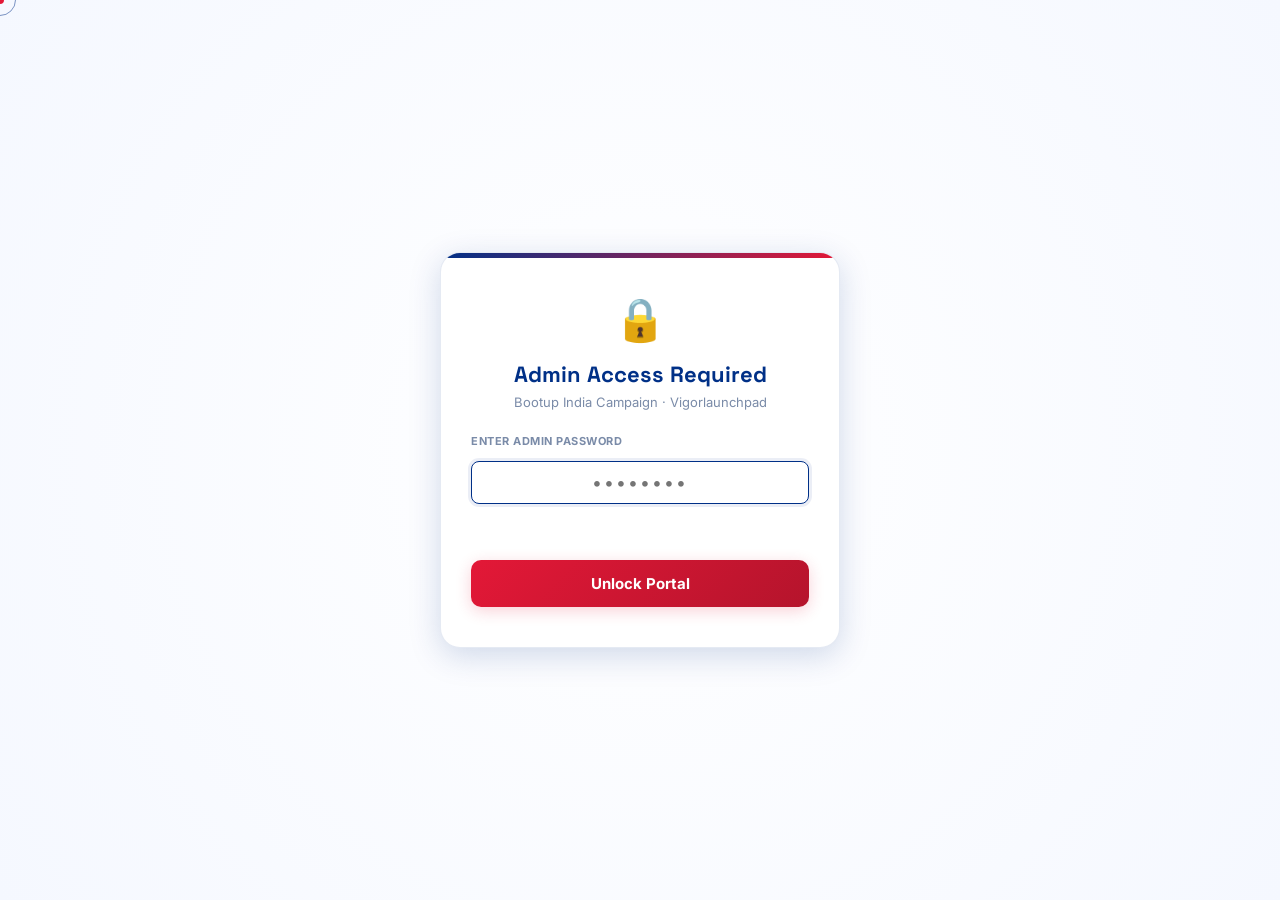
==== admin.html @ 23114ff8 "feat: Valorant store-visit registration system - Add register.html: branded student registration pag" ====
<!DOCTYPE html>
<html lang="en">
<head>
  <meta charset="UTF-8" />
  <meta name="viewport" content="width=device-width, initial-scale=1.0" />
  <title>Admin Portal — Bootup India Campaign</title>
  <meta name="description" content="Admin portal for managing Bootup India campaign point entries and publishing updates to the leaderboard." />
  <link rel="stylesheet" href="css/admin.css" />
</head>
<body class="unauthorized">

<!-- ══════════════ ADMIN LOGIN SCREEN ══════════════ -->
<div class="login-screen">
  <div class="login-card">
    <div class="login-brand-bar"></div>
    <div class="login-icon">🔒</div>
    <h2 class="login-title">Admin Access Required</h2>
    <p class="login-subtitle">Bootup India Campaign · Vigorlaunchpad</p>
    
    <form id="login-form" onsubmit="handleLogin(event)">
      <div class="form-group" style="margin-bottom: 20px;">
        <label class="form-label" style="text-align: left; display: block; margin-bottom: 8px;">Enter Admin Password</label>
        <input type="password"
               id="login-password"
               class="form-input"
               placeholder="••••••••"
               style="width: 100%; text-align: center; font-size: 18px; letter-spacing: 2px;"
               required />
      </div>
      <div id="login-error" class="login-error-msg"></div>
      <button type="submit" class="btn btn-publish btn-full">
        Unlock Portal
      </button>
    </form>
  </div>
</div>

<!-- ══════════════ ADMIN HEADER ══════════════ -->
<header class="admin-header">
  <div class="admin-logo">
    <img src="https://res.cloudinary.com/dcztgvlfq/image/upload/v1780981956/reliance-digital-seeklogo_ap43wc.png" alt="Reliance Digital Logo" class="admin-logo-img" />
    <div class="admin-logo-divider"></div>
    <img src="https://res.cloudinary.com/dcztgvlfq/image/upload/v1781072324/unnamed_jycnue.png" alt="Vigorlaunchpad" class="admin-vigor-logo" />
    <div class="admin-logo-divider"></div>
    <div>
      <div class="admin-logo-text">Bootup India · Admin Portal</div>
      <div class="admin-logo-sub">Powered by Vigorlaunchpad</div>
    </div>
  </div>

  <div class="admin-header-actions">
    <div class="pending-indicator">
      <span id="header-pending-count">0 pending</span>
      <div class="pending-count" id="header-pending-badge">0</div>
    </div>
    <a href="/leaderboard" class="view-leaderboard-btn" target="_blank">
      🏆 View Leaderboard ↗
    </a>
    <button onclick="handleLogout()" class="view-leaderboard-btn" style="background:rgba(255,255,255,0.08); border-color:rgba(255,255,255,0.15)">
      🔒 Log Out
    </button>
  </div>
</header>

<!-- ══════════════ ADMIN LAYOUT ══════════════ -->
<div class="admin-layout">

  <!-- ════ LEFT: MAIN PANEL ════ -->
  <div class="admin-main">

    <!-- ── Stats Overview ── -->
    <div class="stats-overview">
      <div class="stat-card">
        <div class="stat-card-value" id="admin-stat-total-pts">0</div>
        <div class="stat-card-label">Total Pts Live</div>
      </div>
      <div class="stat-card">
        <div class="stat-card-value" id="admin-stat-active-pocs">0</div>
        <div class="stat-card-label">Active POCs</div>
      </div>
      <div class="stat-card">
        <div class="stat-card-value" id="admin-stat-total-pocs">48</div>
        <div class="stat-card-label">Total POCs</div>
      </div>
      <div class="stat-card">
        <div class="stat-card-value" id="admin-stat-pending" style="color:var(--orange)">0</div>
        <div class="stat-card-label">In Queue</div>
      </div>
    </div>

    <!-- ── Task Logger ── -->
    <div class="admin-card">
      <div class="admin-section-title">
        <div class="icon">➕</div>
        Log a Task
      </div>

      <!-- Step 1: Select POC -->
      <div style="margin-bottom:20px">
        <div style="font-size:12px;font-weight:700;letter-spacing:1px;text-transform:uppercase;color:var(--text3);margin-bottom:8px">
          Step 1 — Select POC
        </div>
        <div style="position:relative" id="search-wrap">
          <span class="search-icon">🔍</span>
          <input type="text"
                 id="poc-search"
                 class="search-input"
                 placeholder="Search by name, college or city…"
                 autocomplete="off" />
          <div id="search-results" class="search-results"></div>
        </div>

        <!-- Selected POC card -->
        <div class="selected-poc-card" id="selected-poc-card">
          <div class="selected-poc-avatar" id="sel-poc-avatar">—</div>
          <div class="selected-poc-details">
            <div class="selected-poc-name" id="sel-poc-name">—</div>
            <div class="selected-poc-college" id="sel-poc-college">—</div>
            <div>
              <span id="sel-poc-city" class="city-tag"></span>
            </div>
          </div>
          <div style="text-align:right">
            <div class="selected-poc-points" id="sel-poc-points">0 <span>pts</span></div>
            <div style="font-size:11px;color:var(--text3)">current</div>
          </div>
          <button class="clear-selection" onclick="clearSelection()" title="Clear selection">✕</button>
        </div>
      </div>

      <!-- Step 2: Select Task -->
      <div style="margin-bottom:20px">
        <div style="font-size:12px;font-weight:700;letter-spacing:1px;text-transform:uppercase;color:var(--text3);margin-bottom:8px">
          Step 2 — Select Task
        </div>
        <div class="category-tabs" id="category-tabs"></div>
        <div class="tasks-grid" id="tasks-grid"></div>
      </div>

      <!-- Step 3: Quantity (for multiplier tasks) -->
      <div id="qty-wrap" style="display:none;margin-bottom:20px;flex-direction:column;gap:8px">
        <div style="font-size:12px;font-weight:700;letter-spacing:1px;text-transform:uppercase;color:var(--text3)">
          Step 3 — Enter Quantity
        </div>
        <div class="form-row">
          <div class="form-group">
            <label class="form-label">Quantity</label>
            <input type="number" id="qty-input" class="form-input" value="1" min="1" max="999" />
          </div>
          <div class="form-group">
            <label class="form-label">Note (optional)</label>
            <input type="text" id="task-note" class="form-input" placeholder="e.g. Group names, details…" />
          </div>
        </div>
      </div>

      <!-- Note for non-multiplier tasks -->
      <div id="note-wrap" style="margin-bottom:20px">
        <div class="form-group">
          <label class="form-label">Note (optional)</label>
          <input type="text" id="task-note-single" class="form-input" placeholder="e.g. Post link, event name…" />
        </div>
      </div>

      <!-- Points Preview -->
      <div class="points-preview">
        <div>
          <div class="points-preview-label">Points to be awarded</div>
          <div style="font-size:12px;color:var(--text3);margin-top:2px" id="preview-task-name">Select a task above</div>
        </div>
        <div class="points-preview-value" id="points-preview-value">— pts</div>
      </div>

      <!-- Add to Queue Button -->
      <button class="btn btn-primary btn-full" onclick="addToQueue()" id="add-to-queue-btn">
        ➕ Add to Queue
      </button>
    </div>

    <!-- ── Full POC Table ── -->
    <div class="admin-card">
      <div class="admin-section-title">
        <div class="icon">👥</div>
        All POCs
        <button class="btn btn-primary" style="margin-left:auto;padding:6px 14px;font-size:13px" onclick="openAddPOCModal()">+ Add POC</button>
      </div>

      <!-- Filter tabs -->
      <div style="display:flex;gap:8px;margin-bottom:16px;flex-wrap:wrap">
        <button class="category-tab active poc-filter-btn" data-city="All" onclick="filterPOCTable('All')">All Cities</button>
        <button class="category-tab poc-filter-btn" data-city="Mumbai" onclick="filterPOCTable('Mumbai')">🏙️ Mumbai</button>
        <button class="category-tab poc-filter-btn" data-city="Pune" onclick="filterPOCTable('Pune')">🌸 Pune</button>
        <button class="category-tab poc-filter-btn" data-city="Aurangabad" onclick="filterPOCTable('Aurangabad')">🕌 Aurangabad</button>
      </div>

      <div class="poc-table-wrap">
        <div class="poc-table-header poc-table-header--ext">
          <div>POC</div>
          <div class="col-city">City</div>
          <div>Points</div>
          <div>Action</div>
          <div>Link</div>
        </div>
        <div id="poc-table-body">
          <!-- Rendered by JS -->
        </div>
      </div>
    </div>

    <!-- ── Registrations ── -->
    <div class="admin-card" id="registrations-card">
      <div class="admin-section-title">
        <div class="icon">📝</div>
        Valorant Registrations
        <button class="btn btn-primary" id="export-csv-btn"
          style="margin-left:auto;padding:6px 14px;font-size:13px;display:flex;align-items:center;gap:6px"
          onclick="exportRegistrationsCSV()">
          📥 Export CSV
        </button>
      </div>

      <!-- KPI pills -->
      <div class="reg-kpi-row" id="reg-kpi-row">
        <div class="reg-kpi-pill">
          <span class="reg-kpi-num" id="reg-kpi-total">—</span>
          <span class="reg-kpi-lbl">Total</span>
        </div>
        <div class="reg-kpi-pill" style="--kpi-color:var(--blue)">
          <span class="reg-kpi-num" id="reg-kpi-mumbai">—</span>
          <span class="reg-kpi-lbl">Mumbai</span>
        </div>
        <div class="reg-kpi-pill" style="--kpi-color:var(--red)">
          <span class="reg-kpi-num" id="reg-kpi-pune">—</span>
          <span class="reg-kpi-lbl">Pune</span>
        </div>
        <div class="reg-kpi-pill" style="--kpi-color:var(--green)">
          <span class="reg-kpi-num" id="reg-kpi-aurangabad">—</span>
          <span class="reg-kpi-lbl">Aurangabad</span>
        </div>
      </div>

      <!-- City filter -->
      <div style="display:flex;gap:8px;margin-bottom:14px;flex-wrap:wrap">
        <button class="category-tab active reg-filter-btn" data-city="All" onclick="filterRegistrations('All')">All</button>
        <button class="category-tab reg-filter-btn" data-city="Mumbai" onclick="filterRegistrations('Mumbai')">🏙️ Mumbai</button>
        <button class="category-tab reg-filter-btn" data-city="Pune" onclick="filterRegistrations('Pune')">🌸 Pune</button>
        <button class="category-tab reg-filter-btn" data-city="Aurangabad" onclick="filterRegistrations('Aurangabad')">🕌 Aurangabad</button>
      </div>

      <!-- Table -->
      <div class="reg-table-wrap">
        <div class="reg-table-header">
          <div>Student</div>
          <div>Mobile</div>
          <div>College</div>
          <div>Store</div>
          <div>Rank</div>
          <div>POC</div>
          <div>Date</div>
        </div>
        <div id="reg-table-body">
          <div style="text-align:center;padding:24px;color:var(--text3);font-size:13px">Loading registrations…</div>
        </div>
      </div>
    </div>

    <!-- ── Task Management ── -->
    <div class="admin-card" id="task-management-card">
      <div class="admin-section-title">
        <div class="icon">📋</div>
        Task Management
        <button class="btn btn-primary" style="margin-left:auto;padding:6px 14px;font-size:13px" onclick="toggleCreateTaskForm()">+ Create Task</button>
      </div>

      <!-- Create Task Form -->
      <div id="create-task-form" style="display:none;background:var(--bg2);border-radius:12px;padding:20px;margin-bottom:20px;border:1.5px solid var(--border)">
        <div style="font-size:13px;font-weight:700;color:var(--text);margin-bottom:14px">New Task</div>
        <div class="form-row">
          <div class="form-group">
            <label class="form-label">Task Title</label>
            <input type="text" id="ntask-title" class="form-input" placeholder="e.g. Post a Story with #BootupIndia" />
          </div>
          <div class="form-group">
            <label class="form-label">Task Type</label>
            <select id="ntask-type" class="form-input">
              <option value="story_screenshot">📸 Story Screenshot</option>
              <option value="store_visit">🏪 Store Visit</option>
              <option value="reel_link">🎬 Reel Link</option>
            </select>
          </div>
        </div>
        <div class="form-group">
          <label class="form-label">Description (one-liner shown to POCs)</label>
          <input type="text" id="ntask-desc" class="form-input" placeholder="e.g. Upload a story screenshot tagging @reliancedigital" />
        </div>
        <div class="form-row">
          <div class="form-group">
            <label class="form-label">Points Awarded</label>
            <input type="number" id="ntask-pts" class="form-input" value="50" min="1" />
          </div>
          <div class="form-group">
            <label class="form-label">Deadline (optional)</label>
            <input type="datetime-local" id="ntask-deadline" class="form-input" />
          </div>
        </div>
        <div style="display:flex;align-items:center;gap:16px;margin-bottom:14px;flex-wrap:wrap">
          <label style="display:flex;align-items:center;gap:8px;cursor:pointer;font-size:13px;color:var(--text2)">
            <input type="checkbox" id="ntask-live" style="width:16px;height:16px;accent-color:var(--green)" />
            Make live immediately
          </label>
          <label style="display:flex;align-items:center;gap:8px;cursor:pointer;font-size:13px;color:var(--text2)" title="After deadline, submissions still accepted but earn only 50% of the points">
            <input type="checkbox" id="ntask-late-penalty" style="width:16px;height:16px;accent-color:var(--orange)" />
            ⏰ Late submission = 50% points
          </label>
        </div>
        <div style="display:flex;gap:10px">
          <button class="btn btn-primary" onclick="createTask()">Create Task</button>
          <button class="btn btn-ghost" onclick="toggleCreateTaskForm()">Cancel</button>
        </div>
        <div id="create-task-msg" style="font-size:13px;margin-top:8px"></div>
      </div>

      <!-- Task List -->
      <div id="admin-tasks-list">
        <div style="text-align:center;padding:20px;color:var(--text3);font-size:13px">Loading tasks...</div>
      </div>
    </div>

    <!-- ── Audit History ── -->
    <div class="admin-card">
      <div class="admin-section-title">
        <div class="icon">📜</div>
        Activity History
      </div>
      <div class="history-log" id="history-log">
        <!-- Rendered by JS -->
      </div>
    </div>

  </div>

  <!-- ════ RIGHT: SIDEBAR ════ -->
  <div class="admin-sidebar">

    <!-- Publish Section -->
    <div class="publish-section">
      <div class="publish-title">🚀 Publish to Leaderboard</div>
      <div class="publish-desc">
        Review queued tasks below, then publish to push all changes live to the public leaderboard.
      </div>
      <button class="btn btn-publish btn-full" id="publish-btn" onclick="publishUpdate()">
        ✅ Publish Update Now
      </button>
      <div style="font-size:11px;color:rgba(255,255,255,0.4);margin-top:12px">
        Typically done daily at 8:00 PM IST
      </div>
    </div>

    <!-- Task Submissions Review -->
    <div class="admin-card" style="margin-bottom:24px">
      <div class="admin-section-title" style="font-size:16px">
        <div class="icon">📥</div>
        Task Submissions
        <span id="pending-sub-count" style="font-size:12px;background:var(--red);color:#fff;padding:2px 8px;border-radius:99px;margin-left:auto">0</span>
      </div>
      <div id="task-submissions-list">
        <div style="font-size:13px;color:var(--text3);text-align:center;padding:16px">Loading submissions...</div>
      </div>
    </div>

    <!-- Pending Queue -->
    <div style="margin-bottom:24px">
      <div class="admin-section-title" style="font-size:16px">
        <div class="icon">⏳</div>
        Pending Queue
        <span id="queue-total-pts" style="font-size:13px;color:var(--accent);margin-left:auto;font-weight:600"></span>
      </div>
      <div id="pending-queue">
        <!-- Rendered by JS -->
      </div>
    </div>

    <!-- Quick Reference -->
    <div class="admin-card">
      <div class="admin-section-title" style="font-size:15px">
        <div class="icon">💡</div>
        Point Reference
      </div>
      <div style="display:flex;flex-direction:column;gap:8px">
        <div style="font-size:12px;font-weight:700;letter-spacing:1px;text-transform:uppercase;color:var(--text3);margin-bottom:4px">Instagram</div>
        <div style="font-size:13px;color:var(--text2);display:flex;justify-content:space-between"><span>📸 Story + tag</span><span style="color:var(--accent);font-weight:700">10 pts</span></div>
        <div style="font-size:13px;color:var(--text2);display:flex;justify-content:space-between"><span>🔥 Engagement bonus</span><span style="color:var(--accent);font-weight:700">+20 pts</span></div>
        <div style="font-size:12px;font-weight:700;letter-spacing:1px;text-transform:uppercase;color:var(--text3);margin:8px 0 4px">WhatsApp</div>
        <div style="font-size:13px;color:var(--text2);display:flex;justify-content:space-between"><span>💬 Per group share</span><span style="color:var(--accent);font-weight:700">5 pts</span></div>
        <div style="font-size:12px;font-weight:700;letter-spacing:1px;text-transform:uppercase;color:var(--text3);margin:8px 0 4px">Events</div>
        <div style="font-size:13px;color:var(--text2);display:flex;justify-content:space-between"><span>🎓 12 June Seminar</span><span style="color:var(--accent);font-weight:700">10 pts</span></div>
        <div style="font-size:13px;color:var(--text2);display:flex;justify-content:space-between"><span>📢 12 June Orientation</span><span style="color:var(--accent);font-weight:700">10 pts</span></div>
        <div style="font-size:13px;color:var(--text2);display:flex;justify-content:space-between"><span>🎯 Webinar attendee</span><span style="color:var(--accent);font-weight:700">15 pts</span></div>
        <div style="font-size:13px;color:var(--text2);display:flex;justify-content:space-between"><span>🤖 AI Webinar student</span><span style="color:var(--accent);font-weight:700">3 pts</span></div>
        <div style="font-size:12px;font-weight:700;letter-spacing:1px;text-transform:uppercase;color:var(--text3);margin:8px 0 4px">Store</div>
        <div style="font-size:13px;color:var(--text2);display:flex;justify-content:space-between"><span>🏪 Store visit</span><span style="color:var(--accent);font-weight:700">3 pts</span></div>
        <div style="font-size:13px;color:var(--text2);display:flex;justify-content:space-between"><span>🇮🇳 15 Aug visit</span><span style="color:var(--accent);font-weight:700">5 pts</span></div>
        <div style="font-size:12px;font-weight:700;letter-spacing:1px;text-transform:uppercase;color:var(--text3);margin:8px 0 4px">Bonus</div>
        <div style="font-size:13px;color:var(--text2);display:flex;justify-content:space-between"><span>🏆 Weekly top</span><span style="color:var(--gold);font-weight:700">+50 pts</span></div>
        <div style="font-size:13px;color:var(--text2);display:flex;justify-content:space-between"><span>🥇 Top college/month</span><span style="color:var(--gold);font-weight:700">+100 pts</span></div>
        <div style="font-size:13px;color:var(--text2);display:flex;justify-content:space-between"><span>⭐ Weekly consistency</span><span style="color:var(--gold);font-weight:700">+25 pts</span></div>
      </div>
    </div>

  </div>
</div>

<!-- ══════════════ PUBLISH CONFIRMATION MODAL ══════════════ -->
<div class="modal-overlay" id="publish-modal" onclick="if(event.target===this)closePublishModal()">
  <div class="modal">
    <div class="modal-title">🚀 Confirm Publish</div>
    <div id="publish-summary" style="color:var(--text2);font-size:14px;line-height:1.6"></div>
    <div class="modal-actions">
      <button class="btn btn-ghost" onclick="closePublishModal()">Cancel</button>
      <button class="btn btn-success" onclick="confirmPublish()">✅ Yes, Publish Now</button>
    </div>
  </div>
</div>

<!-- ══════════════ OVERRIDE MODAL ══════════════ -->
<div class="modal-overlay" id="override-modal" onclick="if(event.target===this)closeOverrideModal()">
  <div class="modal">
    <div class="modal-title">✏️ Manual Point Override</div>
    <input type="hidden" id="override-poc-id" />
    <div style="color:var(--text2);margin-bottom:16px">
      Editing: <strong id="override-poc-name" style="color:var(--text)">—</strong>
    </div>
    <div class="form-group" style="margin-bottom:12px">
      <label class="form-label">New Total Points</label>
      <input type="number" id="override-pts-input" class="form-input" min="0" />
    </div>
    <div class="form-group" style="margin-bottom:0">
      <label class="form-label">Reason</label>
      <input type="text" id="override-reason" class="form-input" placeholder="e.g. Correction, bonus award…" />
    </div>
    <div class="modal-actions">
      <button class="btn btn-ghost" onclick="closeOverrideModal()">Cancel</button>
      <button class="btn btn-primary" onclick="confirmOverride()">Save Override</button>
    </div>
  </div>
</div>

<!-- ══════════════ ADD POC MODAL ══════════════ -->
<div class="modal-overlay" id="add-poc-modal" onclick="if(event.target===this)closeAddPOCModal()">
  <div class="modal">
    <div class="modal-title">👤 Add New POC</div>
    
    <div class="form-group" style="margin-bottom:12px">
      <label class="form-label">Name</label>
      <input type="text" id="new-poc-name" class="form-input" placeholder="e.g. Rahul Sharma" required />
    </div>
    
    <div class="form-group" style="margin-bottom:12px">
      <label class="form-label">Email</label>
      <input type="email" id="new-poc-email" class="form-input" placeholder="e.g. rahul@example.com" required />
    </div>

    <div class="form-group" style="margin-bottom:12px">
      <label class="form-label">College</label>
      <input type="text" id="new-poc-college" class="form-input" placeholder="e.g. IIT Bombay" required />
    </div>

    <div class="form-group" style="margin-bottom:12px">
      <label class="form-label">City</label>
      <select id="new-poc-city" class="form-input" required>
        <option value="Mumbai">Mumbai</option>
        <option value="Pune">Pune</option>
        <option value="Aurangabad">Aurangabad</option>
      </select>
    </div>

    <div class="form-group" style="margin-bottom:16px">
      <label class="form-label">Starting Points</label>
      <input type="number" id="new-poc-points" class="form-input" value="0" min="0" />
    </div>

    <div class="modal-actions">
      <button class="btn btn-ghost" onclick="closeAddPOCModal()">Cancel</button>
      <button class="btn btn-primary" onclick="confirmAddPOC()">Add POC</button>
    </div>
  </div>
</div>

<!-- ══════════════ DELETE CONFIRMATION MODAL ══════════════ -->
<div class="modal-overlay" id="delete-poc-modal" onclick="if(event.target===this)closeDeletePOCModal()">
  <div class="modal" style="max-width:400px;">
    <div class="modal-title" style="color:var(--red)">⚠️ Delete POC</div>
    <div style="color:var(--text2);font-size:14px;line-height:1.6;margin-bottom:20px;">
      Are you sure you want to permanently delete <strong id="delete-poc-name" style="color:var(--text)">—</strong>?<br>
      This will permanently remove them, their points, and all their logged activity history.
    </div>
    <input type="hidden" id="delete-poc-id" />
    <div class="modal-actions">
      <button class="btn btn-ghost" onclick="closeDeletePOCModal()">Cancel</button>
      <button class="btn" style="background:var(--red); border-color:var(--red); color:#fff;" onclick="confirmDeletePOC()">🗑️ Yes, Delete</button>
    </div>
  </div>
</div>

<!-- ══════════════ POINT HISTORY MODAL ══════════════ -->
<div class="modal-overlay" id="point-history-modal" onclick="if(event.target===this)closePointHistory()">
  <div class="modal" style="max-width:520px;max-height:80vh;display:flex;flex-direction:column">
    <div class="modal-title" style="display:flex;align-items:center;gap:10px">
      <span>📈</span>
      <span id="point-history-title">Point History</span>
      <button onclick="closePointHistory()" style="margin-left:auto;background:none;border:none;color:var(--text3);font-size:20px;cursor:pointer;line-height:1">✕</button>
    </div>
    <div id="point-history-summary" style="display:flex;gap:12px;margin-bottom:16px;flex-wrap:wrap"></div>
    <div id="point-history-body" style="overflow-y:auto;flex:1;display:flex;flex-direction:column;gap:8px">
      <div style="text-align:center;padding:20px;color:var(--text3)">Loading...</div>
    </div>
  </div>
</div>

<!-- ══════════════ TOAST CONTAINER ══════════════ -->
<div class="toast-container" id="toast-container"></div>

<!-- ══════════════ POC LINK MODAL ══════════════ -->
<div class="modal-overlay" id="poc-link-modal" onclick="if(event.target===this)closePOCLinkModal()">
  <div class="modal" style="max-width:480px">
    <div class="modal-title">🔗 Student Registration Link</div>
    <p style="color:var(--text2);font-size:13px;line-height:1.6;margin-bottom:14px">
      Share this link with students. They will be taken to the Valorant registration form
      pre-configured for your city's stores.
    </p>
    <div id="poc-link-poc-name" style="font-size:13px;font-weight:700;color:var(--blue);margin-bottom:10px"></div>
    <div style="display:flex;gap:8px;align-items:stretch">
      <input type="text" id="poc-link-url" class="form-input"
        style="flex:1;font-size:12px;background:var(--bg2);color:var(--text2)"
        readonly />
      <button class="btn btn-primary" id="poc-link-copy-btn" onclick="doCopyPOCLink()" style="flex-shrink:0">
        📋 Copy
      </button>
    </div>
    <div id="poc-link-copied" style="font-size:12px;color:var(--green);font-weight:600;margin-top:8px;display:none">✅ Copied to clipboard!</div>
    <div class="modal-actions">
      <button class="btn btn-ghost" onclick="closePOCLinkModal()">Close</button>
    </div>
  </div>
</div>

<script src="https://cdn.jsdelivr.net/npm/@supabase/supabase-js@2"></script>
<script src="js/data.js"></script>
<script src="js/admin.js"></script>
<script src="js/admin_tasks.js"></script>
<script src="js/effects.js"></script>
<script>
  // Sync category-tab active state for POC filter buttons
  document.querySelectorAll('.poc-filter-btn').forEach(btn => {
    btn.addEventListener('click', () => {
      document.querySelectorAll('.poc-filter-btn').forEach(b => b.classList.remove('active'));
      btn.classList.add('active');
    });
  });

  // Note field sync for single tasks
  document.addEventListener('DOMContentLoaded', () => {
    const noteEl       = document.getElementById('task-note');
    const noteSingleEl = document.getElementById('task-note-single');

    if (noteEl && noteSingleEl) {
      noteSingleEl.addEventListener('input', () => noteEl.value = noteSingleEl.value);
      noteEl.addEventListener('input', () => noteSingleEl.value = noteEl.value);
    }
  });
</script>
</body>
</html>
---- css/admin.css ----
/* ═══════════════════════════════════════════════════
   Bootup India — Admin Portal Stylesheet
   Brand Theme: White · Royal Blue · Red
   Vigorlaunchpad × Reliance Digital
   ═══════════════════════════════════════════════════ */

@import url('https://fonts.googleapis.com/css2?family=Inter:wght@300;400;500;600;700;800;900&family=Space+Grotesk:wght@400;500;600;700&display=swap');

:root {
  --blue:         #003087;
  --blue-mid:     #0052CC;
  --blue-light:   #1A73E8;
  --blue-pale:    #EEF4FF;
  --red:          #E31837;
  --red-dark:     #B5142C;
  --red-pale:     #FFF0F2;
  --bg:           #F5F8FF;
  --bg2:          #FFFFFF;
  --bg3:          #EDF2FF;
  --surface:      rgba(0,48,135,0.04);
  --surface2:     rgba(0,48,135,0.07);
  --surface3:     rgba(0,48,135,0.11);
  --border:       rgba(0,48,135,0.10);
  --border2:      rgba(0,48,135,0.25);
  --text:         #1A1F36;
  --text2:        #374878;
  --text3:        #7A8BA8;
  --green:        #00865A;
  --green-pale:   #E6F6F1;
  --orange:       #D46B00;
  --orange-pale:  #FFF5E6;
  --gold:         #D4A800;
  --silver:       #7A8BA8;
  --bronze:       #A0522D;
  --shadow:       0 4px 20px rgba(0,48,135,0.08);
  --shadow-blue:  0 8px 32px rgba(0,48,135,0.18);
  --shadow-red:   0 4px 16px rgba(227,24,55,0.20);
  --radius:       14px;
  --radius-sm:    8px;
  --radius-lg:    20px;
  --transition:   all 0.25s cubic-bezier(0.4,0,0.2,1);
}

*, *::before, *::after { box-sizing: border-box; margin: 0; padding: 0; }
html { -webkit-font-smoothing: antialiased; }

body {
  font-family: 'Inter', sans-serif;
  background: var(--bg);
  color: var(--text);
  min-height: 100vh;
  overflow-x: hidden;
}

/* ═══════════════════════════════════════════════════
   ADMIN HEADER
   ═══════════════════════════════════════════════════ */
.admin-header {
  position: sticky;
  top: 0;
  z-index: 100;
  background: linear-gradient(90deg, var(--blue) 0%, #002070 50%, #6B0011 80%, var(--red-dark) 100%);
  padding: 0 32px;
  display: flex;
  align-items: center;
  justify-content: space-between;
  gap: 16px;
  height: 64px;
  box-shadow: 0 2px 12px rgba(0,48,135,0.25);
}

/* Red accent line at bottom of header */
.admin-header::after {
  content: '';
  position: absolute;
  bottom: 0; left: 0; right: 0;
  height: 3px;
  background: linear-gradient(90deg, var(--red), #FF6B6B, var(--red));
}

.admin-logo {
  display: flex;
  align-items: center;
  gap: 12px;
}

.admin-logo-img {
  height: 26px;
  width: auto;
  object-fit: contain;
  display: block;
}

.admin-vigor-logo {
  height: 26px;
  width: auto;
  object-fit: contain;
  display: block;
  filter: brightness(0) invert(1);
}


.admin-logo-divider {
  width: 1px;
  height: 24px;
  background: rgba(255, 255, 255, 0.25);
  margin: 0 4px;
}

.admin-logo-text {
  font-family: 'Space Grotesk', sans-serif;
  font-weight: 700;
  font-size: 16px;
  color: #fff;
}

.admin-logo-sub {
  font-size: 11px;
  color: rgba(255,255,255,0.55);
  font-weight: 400;
}

.admin-header-actions {
  display: flex;
  align-items: center;
  gap: 12px;
}

.pending-indicator {
  background: rgba(255,255,255,0.12);
  border: 1px solid rgba(255,255,255,0.2);
  border-radius: 20px;
  padding: 6px 14px;
  font-size: 13px;
  font-weight: 600;
  color: rgba(255,255,255,0.9);
  display: flex;
  align-items: center;
  gap: 8px;
}

.pending-count {
  background: var(--red);
  color: #fff;
  border-radius: 50%;
  width: 20px; height: 20px;
  display: flex;
  align-items: center;
  justify-content: center;
  font-size: 11px;
  font-weight: 800;
}

.view-leaderboard-btn {
  background: rgba(255,255,255,0.15);
  border: 1px solid rgba(255,255,255,0.25);
  border-radius: var(--radius-sm);
  padding: 8px 16px;
  font-size: 13px;
  font-weight: 600;
  color: #fff;
  cursor: pointer;
  text-decoration: none;
  display: flex;
  align-items: center;
  gap: 6px;
  transition: var(--transition);
}

.view-leaderboard-btn:hover {
  background: rgba(255,255,255,0.25);
}

/* ═══════════════════════════════════════════════════
   ADMIN LAYOUT
   ═══════════════════════════════════════════════════ */
.admin-layout {
  display: grid;
  grid-template-columns: 1fr 400px;
  gap: 0;
  min-height: calc(100vh - 64px);
}

.admin-main {
  padding: 28px 32px;
  border-right: 1.5px solid var(--border);
  overflow-y: auto;
}

.admin-sidebar {
  padding: 28px 24px;
  overflow-y: auto;
  background: #fff;
  position: sticky;
  top: 64px;
  height: calc(100vh - 64px);
}

/* ═══════════════════════════════════════════════════
   SECTION TITLES
   ═══════════════════════════════════════════════════ */
.admin-section-title {
  font-family: 'Space Grotesk', sans-serif;
  font-size: 17px;
  font-weight: 700;
  margin-bottom: 18px;
  display: flex;
  align-items: center;
  gap: 10px;
  color: var(--blue);
}

.admin-section-title .icon {
  width: 32px; height: 32px;
  background: var(--blue-pale);
  border-radius: 8px;
  display: flex;
  align-items: center;
  justify-content: center;
  font-size: 15px;
  border: 1px solid var(--border);
}

/* ═══════════════════════════════════════════════════
   CARDS
   ═══════════════════════════════════════════════════ */
.admin-card {
  background: #fff;
  border: 1.5px solid var(--border);
  border-radius: var(--radius);
  padding: 22px;
  margin-bottom: 20px;
  box-shadow: var(--shadow);
}

/* ═══════════════════════════════════════════════════
   STATS OVERVIEW
   ═══════════════════════════════════════════════════ */
.stats-overview {
  display: grid;
  grid-template-columns: repeat(4, 1fr);
  gap: 12px;
  margin-bottom: 24px;
}

.stat-card {
  background: #fff;
  border: 1.5px solid var(--border);
  border-radius: var(--radius-sm);
  padding: 16px;
  text-align: center;
  transition: var(--transition);
  box-shadow: var(--shadow);
}

.stat-card:hover { border-color: var(--blue); box-shadow: var(--shadow-blue); }

.stat-card-value {
  font-family: 'Space Grotesk', sans-serif;
  font-size: 28px;
  font-weight: 800;
  color: var(--red);
  line-height: 1;
}

.stat-card-label {
  font-size: 11px;
  color: var(--text3);
  text-transform: uppercase;
  letter-spacing: 0.8px;
  margin-top: 4px;
}

/* ═══════════════════════════════════════════════════
   SEARCH
   ═══════════════════════════════════════════════════ */
.search-wrap { position: relative; margin-bottom: 16px; }

.search-input {
  width: 100%;
  background: var(--bg);
  border: 1.5px solid var(--border);
  border-radius: var(--radius-sm);
  padding: 12px 16px 12px 44px;
  font-size: 15px;
  font-family: 'Inter', sans-serif;
  color: var(--text);
  outline: none;
  transition: var(--transition);
}

.search-input::placeholder { color: var(--text3); }

.search-input:focus {
  border-color: var(--blue);
  background: #fff;
  box-shadow: 0 0 0 3px rgba(0,48,135,0.10);
}

.search-icon {
  position: absolute;
  left: 14px; top: 50%;
  transform: translateY(-50%);
  color: var(--text3);
  font-size: 18px;
  pointer-events: none;
}

.search-results {
  display: none;
  position: absolute;
  left: 0; right: 0;
  top: calc(100% + 6px);
  background: #fff;
  border: 1.5px solid var(--border);
  border-radius: var(--radius-sm);
  box-shadow: var(--shadow-blue);
  z-index: 50;
  max-height: 300px;
  overflow-y: auto;
}

.search-results.visible { display: block; }

.search-result-item {
  padding: 12px 16px;
  cursor: pointer;
  display: flex;
  align-items: center;
  gap: 12px;
  transition: var(--transition);
  border-bottom: 1px solid var(--border);
}

.search-result-item:last-child { border-bottom: none; }
.search-result-item:hover { background: var(--blue-pale); }

.search-result-avatar {
  width: 36px; height: 36px;
  border-radius: 50%;
  background: linear-gradient(135deg, var(--blue), var(--blue-mid));
  display: flex;
  align-items: center;
  justify-content: center;
  font-weight: 700;
  font-size: 14px;
  color: #fff;
  flex-shrink: 0;
}

.search-result-name { font-size: 14px; font-weight: 600; color: var(--text); }
.search-result-college { font-size: 12px; color: var(--text3); }
.search-result-city { margin-left: auto; font-size: 11px; font-weight: 600; padding: 2px 10px; border-radius: 20px; }

/* ═══════════════════════════════════════════════════
   SELECTED POC CARD
   ═══════════════════════════════════════════════════ */
.selected-poc-card {
  display: none;
  background: var(--blue-pale);
  border: 1.5px solid rgba(0,48,135,0.2);
  border-radius: var(--radius);
  padding: 16px 18px;
  margin-bottom: 20px;
  align-items: center;
  gap: 14px;
}

.selected-poc-card.visible { display: flex; }

.selected-poc-avatar {
  width: 50px; height: 50px;
  border-radius: 50%;
  background: linear-gradient(135deg, var(--blue), var(--blue-mid));
  display: flex;
  align-items: center;
  justify-content: center;
  font-weight: 800;
  font-size: 18px;
  color: #fff;
  flex-shrink: 0;
  box-shadow: var(--shadow-blue);
}

.selected-poc-details { flex: 1; }
.selected-poc-name    { font-size: 16px; font-weight: 700; color: var(--blue); margin-bottom: 2px; }
.selected-poc-college { font-size: 13px; color: var(--text3); margin-bottom: 4px; }
.selected-poc-points  {
  font-family: 'Space Grotesk', sans-serif;
  font-size: 20px;
  font-weight: 800;
  color: var(--blue);
}
.selected-poc-points span { font-size: 12px; color: var(--text3); font-family: 'Inter', sans-serif; font-weight: 500; }

.clear-selection {
  background: none; border: none;
  color: var(--text3);
  cursor: pointer; font-size: 20px;
  padding: 4px; border-radius: 6px;
  transition: var(--transition);
}
.clear-selection:hover { color: var(--red); background: var(--red-pale); }

/* ═══════════════════════════════════════════════════
   TASK SELECTION
   ═══════════════════════════════════════════════════ */
.category-tabs {
  display: flex;
  gap: 6px;
  flex-wrap: wrap;
  margin-bottom: 14px;
}

.category-tab {
  padding: 6px 14px;
  border-radius: 20px;
  font-size: 12px;
  font-weight: 600;
  cursor: pointer;
  border: 1.5px solid var(--border);
  background: #fff;
  color: var(--text2);
  transition: var(--transition);
}

.category-tab:hover  { background: var(--blue-pale); color: var(--blue); border-color: var(--blue); }
.category-tab.active { background: var(--blue); border-color: var(--blue); color: #fff; }

.tasks-grid {
  display: grid;
  grid-template-columns: 1fr 1fr;
  gap: 8px;
}

.task-option {
  background: #fff;
  border: 2px solid var(--border);
  border-radius: var(--radius-sm);
  padding: 12px;
  cursor: pointer;
  transition: var(--transition);
  display: flex;
  align-items: flex-start;
  gap: 10px;
}

.task-option:hover  { border-color: var(--blue); background: var(--blue-pale); }
.task-option.selected { border-color: var(--blue); background: var(--blue-pale); box-shadow: 0 0 0 3px rgba(0,48,135,0.10); }

.task-option-icon { font-size: 22px; flex-shrink: 0; }
.task-option-name { font-size: 12px; font-weight: 600; color: var(--text); line-height: 1.4; }
.task-option-pts  {
  margin-top: 4px;
  font-family: 'Space Grotesk', sans-serif;
  font-size: 15px;
  font-weight: 700;
  color: var(--red);
}
.task-option-unit { font-size: 10px; color: var(--text3); font-family: 'Inter', sans-serif; }

/* ═══════════════════════════════════════════════════
   FORM ELEMENTS
   ═══════════════════════════════════════════════════ */
.form-row { display: grid; grid-template-columns: 1fr 1fr; gap: 14px; margin-bottom: 14px; }
.form-group { display: flex; flex-direction: column; gap: 5px; }
.form-group.full { grid-column: 1 / -1; }

.form-label {
  font-size: 11px; font-weight: 700;
  letter-spacing: 0.5px;
  text-transform: uppercase;
  color: var(--text3);
}

.form-input, .form-textarea {
  background: var(--bg);
  border: 1.5px solid var(--border);
  border-radius: var(--radius-sm);
  padding: 10px 14px;
  font-size: 14px;
  font-family: 'Inter', sans-serif;
  color: var(--text);
  outline: none;
  transition: var(--transition);
}

.form-input:focus, .form-textarea:focus {
  border-color: var(--blue);
  background: #fff;
  box-shadow: 0 0 0 3px rgba(0,48,135,0.08);
}

.form-textarea { resize: vertical; min-height: 70px; }

/* ═══════════════════════════════════════════════════
   POINTS PREVIEW
   ═══════════════════════════════════════════════════ */
.points-preview {
  background: linear-gradient(135deg, var(--red-pale), #fff);
  border: 1.5px solid rgba(227,24,55,0.2);
  border-radius: var(--radius-sm);
  padding: 14px 18px;
  display: flex;
  align-items: center;
  justify-content: space-between;
  margin-bottom: 16px;
}

.points-preview-label { font-size: 13px; color: var(--text2); }
.points-preview-value {
  font-family: 'Space Grotesk', sans-serif;
  font-size: 28px;
  font-weight: 800;
  color: var(--red);
}

/* ═══════════════════════════════════════════════════
   BUTTONS
   ═══════════════════════════════════════════════════ */
.btn {
  display: inline-flex;
  align-items: center;
  justify-content: center;
  gap: 8px;
  padding: 11px 22px;
  border-radius: var(--radius-sm);
  font-size: 14px;
  font-weight: 700;
  cursor: pointer;
  border: none;
  transition: var(--transition);
  font-family: 'Inter', sans-serif;
}

.btn-primary {
  background: var(--blue);
  color: #fff;
  box-shadow: var(--shadow-blue);
}
.btn-primary:hover { background: var(--blue-mid); transform: translateY(-1px); box-shadow: 0 8px 20px rgba(0,48,135,0.3); }

.btn-success {
  background: var(--green);
  color: #fff;
  box-shadow: 0 4px 14px rgba(0,134,90,0.25);
}
.btn-success:hover { background: #007050; transform: translateY(-1px); }

.btn-danger {
  background: var(--red-pale);
  border: 1.5px solid rgba(227,24,55,0.25);
  color: var(--red);
}
.btn-danger:hover { background: rgba(227,24,55,0.15); }

.btn-ghost {
  background: var(--bg);
  border: 1.5px solid var(--border);
  color: var(--text2);
}
.btn-ghost:hover { background: #fff; border-color: var(--blue); color: var(--blue); }

.btn:disabled { opacity: 0.4; cursor: not-allowed; transform: none !important; }
.btn-full { width: 100%; }

/* ═══════════════════════════════════════════════════
   PUBLISH SECTION (Sidebar)
   ═══════════════════════════════════════════════════ */
.publish-section {
  background: linear-gradient(135deg, var(--blue-pale), #fff);
  border: 1.5px solid rgba(0,48,135,0.2);
  border-radius: var(--radius);
  padding: 22px;
  text-align: center;
  margin-bottom: 20px;
}

.publish-title {
  font-family: 'Space Grotesk', sans-serif;
  font-size: 17px;
  font-weight: 700;
  color: var(--blue);
  margin-bottom: 6px;
}

.publish-desc { font-size: 13px; color: var(--text3); margin-bottom: 18px; line-height: 1.5; }

.btn-publish {
  background: linear-gradient(135deg, var(--red), var(--red-dark));
  color: #fff;
  font-size: 15px;
  padding: 14px 32px;
  border-radius: 10px;
  box-shadow: var(--shadow-red);
}

.btn-publish:hover {
  background: linear-gradient(135deg, #FF2040, var(--red));
  transform: translateY(-2px);
  box-shadow: 0 8px 28px rgba(227,24,55,0.4);
}

/* ═══════════════════════════════════════════════════
   PENDING QUEUE
   ═══════════════════════════════════════════════════ */
.queue-empty {
  text-align: center;
  padding: 36px 20px;
  color: var(--text3);
  font-size: 14px;
}
.queue-empty-icon { font-size: 34px; margin-bottom: 10px; }

.queue-item {
  background: #fff;
  border: 1.5px solid var(--border);
  border-left: 4px solid var(--red);
  border-radius: var(--radius-sm);
  padding: 12px 14px;
  margin-bottom: 8px;
  display: flex;
  align-items: flex-start;
  gap: 10px;
  animation: slideInRight 0.3s ease both;
  box-shadow: var(--shadow);
}

.queue-item-icon { font-size: 20px; flex-shrink: 0; }
.queue-item-info { flex: 1; min-width: 0; }
.queue-item-poc  { font-size: 13px; font-weight: 700; color: var(--blue); }
.queue-item-task { font-size: 12px; color: var(--text3); margin-top: 2px; }
.queue-item-note { font-size: 11px; color: var(--blue-mid); margin-top: 3px; font-style: italic; }

.queue-item-points {
  font-family: 'Space Grotesk', sans-serif;
  font-size: 17px;
  font-weight: 700;
  color: var(--red);
  white-space: nowrap;
  flex-shrink: 0;
}

.queue-item-remove {
  background: none; border: none;
  color: var(--text3);
  cursor: pointer; font-size: 15px;
  padding: 2px; border-radius: 4px;
  transition: var(--transition); flex-shrink: 0;
}
.queue-item-remove:hover { color: var(--red); background: var(--red-pale); }

/* ═══════════════════════════════════════════════════
   HISTORY LOG
   ═══════════════════════════════════════════════════ */
.history-item {
  padding: 10px 14px;
  border-left: 3px solid var(--border);
  margin-bottom: 8px;
  font-size: 13px;
  background: #fff;
  border-radius: 0 var(--radius-sm) var(--radius-sm) 0;
}

.history-item.published { border-left-color: var(--green); }
.history-item.override  { border-left-color: var(--orange); }

.history-item-header {
  display: flex;
  align-items: center;
  justify-content: space-between;
  gap: 8px;
  margin-bottom: 3px;
}

.history-poc  { font-weight: 600; color: var(--text); }
.history-task { color: var(--text3); font-size: 12px; }
.history-pts  { font-family: 'Space Grotesk', sans-serif; font-weight: 700; color: var(--red); font-size: 14px; }
.history-time { font-size: 11px; color: var(--text3); margin-top: 2px; }

/* ═══════════════════════════════════════════════════
   POC TABLE
   ═══════════════════════════════════════════════════ */
.poc-table-wrap {
  background: #fff;
  border: 1.5px solid var(--border);
  border-radius: var(--radius);
  overflow: hidden;
  box-shadow: var(--shadow);
}

.poc-table-header {
  display: grid;
  grid-template-columns: 1fr 160px 80px 115px;
  padding: 11px 18px;
  background: linear-gradient(90deg, var(--blue) 0%, #004EC2 60%, var(--red) 100%);
  font-size: 11px;
  font-weight: 700;
  letter-spacing: 1.2px;
  text-transform: uppercase;
  color: rgba(255,255,255,0.9);
}

.poc-table-row {
  display: grid;
  grid-template-columns: 1fr 160px 80px 115px;
  padding: 12px 18px;
  border-bottom: 1px solid var(--border);
  align-items: center;
  transition: var(--transition);
  cursor: pointer;
  font-size: 13px;
}

.poc-table-row:last-child { border-bottom: none; }
.poc-table-row:hover { background: var(--blue-pale); }

.poc-table-name    { font-weight: 600; color: var(--text); word-break: break-word; }
.poc-table-college { font-size: 11px; color: var(--text3); margin-top: 2px; word-break: break-word; line-height: 1.3; }
.poc-table-city    { font-size: 12px; color: var(--text2); }
.poc-table-pts     { font-family: 'Space Grotesk', sans-serif; font-size: 16px; font-weight: 700; color: var(--red); }
.poc-table-actions { display: flex; gap: 6px; }

.action-btn {
  background: var(--bg);
  border: 1.5px solid var(--border);
  border-radius: 6px;
  padding: 4px 8px;
  font-size: 12px;
  cursor: pointer;
  color: var(--text2);
  transition: var(--transition);
}
.action-btn:hover { background: var(--blue); border-color: var(--blue); color: #fff; }
.action-btn-delete:hover { background: var(--red) !important; border-color: var(--red) !important; color: #fff !important; }

/* ═══════════════════════════════════════════════════
   TOAST NOTIFICATIONS
   ═══════════════════════════════════════════════════ */
.toast-container {
  position: fixed;
  bottom: 24px; right: 24px;
  z-index: 1000;
  display: flex;
  flex-direction: column;
  gap: 10px;
}

.toast {
  background: #fff;
  border: 1.5px solid var(--border);
  border-radius: var(--radius-sm);
  padding: 14px 18px;
  display: flex;
  align-items: center;
  gap: 10px;
  box-shadow: var(--shadow-blue);
  animation: slideInRight 0.3s ease both;
  min-width: 280px;
  max-width: 380px;
}

.toast.success { border-left: 3px solid var(--green); }
.toast.error   { border-left: 3px solid var(--red); }
.toast.info    { border-left: 3px solid var(--blue); }

.toast-icon { font-size: 18px; }
.toast-msg  { font-size: 14px; font-weight: 500; flex: 1; color: var(--text); }

.toast.hiding { animation: slideOutRight 0.3s ease forwards; }

/* ═══════════════════════════════════════════════════
   MODALS
   ═══════════════════════════════════════════════════ */
.modal-overlay {
  position: fixed; inset: 0;
  background: rgba(0,48,135,0.15);
  backdrop-filter: blur(4px);
  z-index: 200;
  display: flex;
  align-items: center;
  justify-content: center;
  padding: 24px;
  opacity: 0;
  pointer-events: none;
  transition: opacity 0.25s;
}

.modal-overlay.visible { opacity: 1; pointer-events: all; }

.modal {
  background: #fff;
  border: 1.5px solid var(--border);
  border-radius: var(--radius-lg);
  padding: 30px;
  max-width: 460px;
  width: 100%;
  box-shadow: var(--shadow-blue);
  transform: scale(0.95);
  transition: transform 0.25s;
}

.modal-overlay.visible .modal { transform: scale(1); }

/* Blue top bar on modal */
.modal::before {
  content: '';
  display: block;
  height: 4px;
  background: linear-gradient(90deg, var(--blue), var(--red));
  margin: -30px -30px 24px;
  border-radius: var(--radius-lg) var(--radius-lg) 0 0;
}

.modal-title { font-family: 'Space Grotesk', sans-serif; font-size: 20px; font-weight: 700; margin-bottom: 16px; color: var(--blue); }
.modal-actions { display: flex; gap: 10px; margin-top: 22px; justify-content: flex-end; }

/* ── City tags ── */
.city-mumbai    { background: rgba(0,48,135,0.08);  color: var(--blue);  border: 1.5px solid rgba(0,48,135,0.20); }
.city-pune      { background: rgba(227,24,55,0.08); color: var(--red);   border: 1.5px solid rgba(227,24,55,0.20); }
.city-aurangabad { background: rgba(0,134,90,0.08);  color: #006B40;     border: 1.5px solid rgba(0,134,90,0.20); }

/* ── Animations ── */
@keyframes slideInRight {
  from { opacity: 0; transform: translateX(20px); }
  to   { opacity: 1; transform: translateX(0); }
}
@keyframes slideOutRight {
  from { opacity: 1; transform: translateX(0); }
  to   { opacity: 0; transform: translateX(20px); }
}

/* ── Scrollbar ── */
::-webkit-scrollbar { width: 5px; }
::-webkit-scrollbar-track { background: var(--bg); }
::-webkit-scrollbar-thumb { background: rgba(0,48,135,0.2); border-radius: 99px; }
::-webkit-scrollbar-thumb:hover { background: var(--blue); }

/* ── Responsive ── */
@media (max-width: 900px) {
  .admin-layout { grid-template-columns: 1fr; }
  .admin-sidebar { position: static; height: auto; border-top: 1.5px solid var(--border); }
  .stats-overview { grid-template-columns: repeat(2, 1fr); }
  .tasks-grid { grid-template-columns: 1fr; }
  .poc-table-header, .poc-table-row { grid-template-columns: 1fr 115px 115px; }
  .poc-table-header .col-city, .poc-table-row .poc-table-city { display: none; }
}

@media (max-width: 680px) {
  .admin-header {
    height: auto;
    padding: 14px 20px;
    flex-direction: column;
    align-items: stretch;
    gap: 12px;
  }
  .admin-header-actions {
    justify-content: space-between;
    flex-wrap: wrap;
    gap: 8px;
    width: 100%;
  }
  .admin-header-actions > * {
    flex: 1 1 auto;
    justify-content: center;
    text-align: center;
  }
  .admin-logo {
    justify-content: center;
    text-align: center;
    flex-wrap: wrap;
    gap: 8px;
  }
  .admin-vigor-logo { height: 22px; }
  .admin-logo-text { font-size: 14px; }
  .admin-logo-sub { display: none; }
}

@media (max-width: 600px) {
  .admin-main, .admin-sidebar { padding: 18px 16px; }
  .stats-overview { grid-template-columns: repeat(2, 1fr); }
  .poc-table-header, .poc-table-row { grid-template-columns: 1fr 60px 115px; font-size: 12px; padding: 10px 12px; }
}


/* ═══════════════════════════════════════════════════
   ADMIN LOGIN SCREEN
   ═══════════════════════════════════════════════════ */
.login-screen {
  display: none;
}

body.unauthorized {
  background: var(--bg3);
}

body.unauthorized .admin-header,
body.unauthorized .admin-layout,
body.unauthorized .modal-overlay,
body.unauthorized .toast-container {
  display: none !important;
}

body.unauthorized .login-screen {
  display: flex;
  position: fixed;
  inset: 0;
  background: radial-gradient(circle at center, #ffffff 0%, var(--bg) 100%);
  align-items: center;
  justify-content: center;
  z-index: 10000;
  padding: 24px;
}

.login-card {
  background: #fff;
  border: 1.5px solid var(--border);
  border-radius: var(--radius-lg);
  padding: 40px 30px;
  max-width: 400px;
  width: 100%;
  box-shadow: var(--shadow-blue);
  text-align: center;
  position: relative;
  overflow: hidden;
  animation: slideInUp 0.4s cubic-bezier(0.4, 0, 0.2, 1) both;
}

.login-brand-bar {
  position: absolute;
  top: 0; left: 0; right: 0;
  height: 5px;
  background: linear-gradient(90deg, var(--blue) 0%, var(--red) 100%);
}

.login-icon {
  font-size: 42px;
  margin-bottom: 16px;
  display: inline-block;
  animation: pulse 2s infinite;
}

.login-title {
  font-family: 'Space Grotesk', sans-serif;
  font-size: 22px;
  font-weight: 700;
  color: var(--blue);
  margin-bottom: 6px;
}

.login-subtitle {
  font-size: 13px;
  color: var(--text3);
  margin-bottom: 24px;
}

.login-error-msg {
  color: var(--red);
  font-size: 13px;
  font-weight: 600;
  margin-bottom: 16px;
  min-height: 20px;
}

@keyframes slideInUp {
  from { opacity: 0; transform: translateY(30px); }
  to { opacity: 1; transform: translateY(0); }
}

@keyframes pulse {
  0% { transform: scale(1); }
  50% { transform: scale(1.08); }
  100% { transform: scale(1); }
}

@keyframes shake {
  0%, 100% { transform: translateX(0); }
  20%, 60%  { transform: translateX(-6px); }
  40%, 80%  { transform: translateX(6px); }
}


/* ═══════════════════════════════════════════════════
   SVG TASK ICON SYSTEM
   ═══════════════════════════════════════════════════ */
.t-icon {
  display: inline-flex;
  align-items: center;
  justify-content: center;
  width: 36px; height: 36px;
  border-radius: 10px;
  flex-shrink: 0;
  transition: transform 0.2s ease, background 0.2s ease;
}
.t-icon svg { width: 18px; height: 18px; display: block; }

.t-icon--blue  { background: rgba(0,48,135,0.09);  color: var(--blue); }
.t-icon--red   { background: rgba(227,24,55,0.09);  color: var(--red); }
.t-icon--green { background: rgba(0,134,90,0.09);   color: var(--green); }
.t-icon--gold  { background: rgba(212,168,0,0.11);  color: var(--gold, #B8860B); }

.t-icon--sm { width: 24px; height: 24px; border-radius: 6px; }
.t-icon--sm svg { width: 12px; height: 12px; }

.t-icon--xs { width: 20px; height: 20px; border-radius: 5px; }
.t-icon--xs svg { width: 10px; height: 10px; }

.t-icon-emoji { font-size: 16px; line-height: 1; display: inline-flex; align-items: center; }

/* Invert icon on selected task option */
.task-option.selected .t-icon {
  background: rgba(0,48,135,0.15) !important;
}

/* Fix queue-item-icon to flex-align SVG */
.queue-item-icon {
  font-size: 20px;
  flex-shrink: 0;
  display: flex;
  align-items: center;
  justify-content: center;
}

/* History: align icon + name inline */
.history-poc {
  font-weight: 600;
  color: var(--text);
  display: inline-flex;
  align-items: center;
  gap: 6px;
}

/* ═══════════════════════════════════════════════════
   SCROLL PROGRESS BAR
   ═══════════════════════════════════════════════════ */
#scroll-progress {
  position: fixed; top: 0; left: 0;
  height: 3px;
  background: linear-gradient(90deg, var(--blue) 0%, var(--red) 100%);
  z-index: 99997;
  transition: width 0.08s linear;
  width: 0%;
  pointer-events: none;
  border-radius: 0 2px 2px 0;
}

/* ═══════════════════════════════════════════════════
   CUSTOM CURSOR (admin)
   ═══════════════════════════════════════════════════ */
@media (pointer: fine) {
  body { cursor: none; }
  input, textarea, select { cursor: none; }
}

#cursor-dot {
  position: fixed; top: 0; left: 0;
  width: 8px; height: 8px; margin: -4px 0 0 -4px;
  background: var(--red); border-radius: 50%;
  pointer-events: none; z-index: 99999; will-change: transform;
  transition: opacity 0.25s ease, width 0.2s ease, height 0.2s ease,
              margin 0.2s ease, background 0.2s ease;
}

#cursor-ring {
  position: fixed; top: 0; left: 0;
  width: 32px; height: 32px; margin: -16px 0 0 -16px;
  border: 1.5px solid rgba(0,48,135,0.5); border-radius: 50%;
  pointer-events: none; z-index: 99998; will-change: transform;
  transition: opacity 0.25s ease, width 0.3s ease, height 0.3s ease,
              margin 0.3s ease, border-color 0.25s ease, background 0.25s ease;
}

#cursor-ring.ring--link { width: 44px; height: 44px; margin: -22px 0 0 -22px; border-color: var(--red); background: rgba(227,24,55,0.06); }
#cursor-dot.dot--link   { background: var(--blue); }
#cursor-ring.ring--card { width: 50px; height: 50px; margin: -25px 0 0 -25px; border-color: rgba(0,48,135,0.25); }
#cursor-ring.ring--text { width: 2px; height: 24px; margin: -12px 0 0 -1px; border-color: var(--blue); border-radius: 1px; }
#cursor-dot.dot--text   { opacity: 0; }
#cursor-dot.dot--click  { width: 4px; height: 4px; margin: -2px 0 0 -2px; }

/* ═══════════════════════════════════════════════════
   BUTTON RIPPLE (admin)
   ═══════════════════════════════════════════════════ */
.btn-publish, button.btn, .category-tab { position: relative; overflow: hidden; }

.ripple-fx {
  position: absolute;
  transform: translate(-50%, -50%) scale(0);
  width: 80px; height: 80px;
  border-radius: 50%;
  background: rgba(255,255,255,0.3);
  animation: rippleFx 0.55s ease-out forwards;
  pointer-events: none;
}

@keyframes rippleFx {
  to { transform: translate(-50%, -50%) scale(5); opacity: 0; }
}


/* ═══════════════════════════════════════════════════
   EXTENDED POC TABLE (with Link column)
   ═══════════════════════════════════════════════════ */
.poc-table-header--ext,
.poc-table-row--ext {
  grid-template-columns: 1fr 140px 80px 115px 70px !important;
}

/* Link button style */
.action-btn-link {
  background: var(--blue-pale) !important;
  border-color: rgba(0,48,135,0.25) !important;
  color: var(--blue) !important;
  font-size: 11px !important;
  font-weight: 700 !important;
  padding: 5px 10px !important;
  white-space: nowrap;
}
.action-btn-link:hover {
  background: var(--blue) !important;
  border-color: var(--blue) !important;
  color: #fff !important;
}

/* ═══════════════════════════════════════════════════
   REGISTRATION KPI PILLS
   ═══════════════════════════════════════════════════ */
.reg-kpi-row {
  display: flex;
  gap: 12px;
  flex-wrap: wrap;
  margin-bottom: 20px;
}

.reg-kpi-pill {
  background: #fff;
  border: 1.5px solid var(--border);
  border-radius: var(--radius-sm);
  padding: 12px 18px;
  display: flex;
  flex-direction: column;
  align-items: center;
  gap: 4px;
  min-width: 80px;
  box-shadow: var(--shadow);
  position: relative;
  overflow: hidden;
  transition: var(--transition);
}
.reg-kpi-pill::before {
  content: '';
  position: absolute;
  top: 0; left: 0; right: 0;
  height: 3px;
  background: var(--kpi-color, linear-gradient(90deg, var(--blue), var(--red)));
}
.reg-kpi-pill:hover { transform: translateY(-2px); box-shadow: var(--shadow-blue); }

.reg-kpi-num {
  font-family: 'Space Grotesk', sans-serif;
  font-size: 26px;
  font-weight: 800;
  color: var(--blue);
  line-height: 1;
}
.reg-kpi-lbl {
  font-size: 11px;
  font-weight: 600;
  text-transform: uppercase;
  letter-spacing: 0.8px;
  color: var(--text3);
}

/* ═══════════════════════════════════════════════════
   REGISTRATIONS TABLE
   ═══════════════════════════════════════════════════ */
.reg-table-wrap {
  border: 1.5px solid var(--border);
  border-radius: var(--radius);
  overflow: hidden;
  box-shadow: var(--shadow);
}

.reg-table-header {
  display: grid;
  grid-template-columns: 1.8fr 1fr 1.4fr 1.4fr 0.9fr 1fr 0.8fr;
  padding: 11px 16px;
  background: linear-gradient(90deg, var(--blue) 0%, #004EC2 60%, var(--red) 100%);
  font-size: 11px;
  font-weight: 700;
  letter-spacing: 1px;
  text-transform: uppercase;
  color: rgba(255,255,255,0.9);
}

.reg-table-row {
  display: grid;
  grid-template-columns: 1.8fr 1fr 1.4fr 1.4fr 0.9fr 1fr 0.8fr;
  padding: 12px 16px;
  border-bottom: 1px solid var(--border);
  align-items: center;
  font-size: 13px;
  transition: var(--transition);
  animation: fadeInUp 0.3s ease both;
}
.reg-table-row:last-child { border-bottom: none; }
.reg-table-row:hover { background: var(--blue-pale); }

.reg-row-name    { font-weight: 700; color: var(--text); font-size: 13px; }
.reg-row-email   { font-size: 11px; color: var(--text3); margin-top: 2px; }
.reg-row-riot    { font-size: 11px; color: var(--blue-light); margin-top: 2px; font-weight: 600; }
.reg-row-mono    { font-family: 'Space Grotesk', sans-serif; font-size: 13px; font-weight: 600; color: var(--text2); }
.reg-row-college { font-size: 12px; font-weight: 600; color: var(--text); }
.reg-row-city    { font-size: 11px; color: var(--text3); margin-top: 2px; }
.reg-row-store   { font-size: 12px; color: var(--text2); font-weight: 500; }
.reg-row-poc     { font-size: 12px; color: var(--blue); font-weight: 600; }
.reg-row-date    { font-size: 11px; color: var(--text3); }

/* Rank badge chips */
.rank-badge {
  display: inline-block;
  font-size: 10px;
  font-weight: 700;
  letter-spacing: 0.5px;
  text-transform: uppercase;
  padding: 3px 8px;
  border-radius: 99px;
  background: var(--bg3);
  color: var(--text2);
  border: 1px solid var(--border);
}
.rank-badge.rank-iron       { background: rgba(120,85,70,0.10); color: #785546; border-color: rgba(120,85,70,0.2); }
.rank-badge.rank-bronze     { background: rgba(160,82,45,0.10); color: #A0522D; border-color: rgba(160,82,45,0.2); }
.rank-badge.rank-silver     { background: rgba(122,139,168,0.12); color: var(--text2); border-color: var(--border); }
.rank-badge.rank-gold       { background: rgba(212,168,0,0.12); color: #9B7B00; border-color: rgba(212,168,0,0.25); }
.rank-badge.rank-platinum   { background: rgba(0,134,90,0.10); color: var(--green); border-color: rgba(0,134,90,0.2); }
.rank-badge.rank-diamond    { background: rgba(0,82,204,0.10); color: var(--blue-mid); border-color: rgba(0,82,204,0.2); }
.rank-badge.rank-ascendant  { background: rgba(0,180,100,0.10); color: #007A40; border-color: rgba(0,180,100,0.2); }
.rank-badge.rank-immortal   { background: rgba(180,20,44,0.10); color: var(--red-dark); border-color: rgba(180,20,44,0.2); }
.rank-badge.rank-radiant    { background: linear-gradient(135deg,rgba(255,215,0,0.15),rgba(255,165,0,0.15)); color: #9B6800; border-color: rgba(212,168,0,0.35); }
.rank-badge.rank-unranked   { background: var(--bg2); color: var(--text3); }

/* ── Responsive: hide reg table cols on small screens ── */
@media (max-width: 1200px) {
  .reg-table-header,
  .reg-table-row {
    grid-template-columns: 1.8fr 1fr 1.4fr 1.4fr 0.9fr;
  }
  .reg-table-header > *:nth-child(6),
  .reg-table-header > *:nth-child(7),
  .reg-table-row    > *:nth-child(6),
  .reg-table-row    > *:nth-child(7) { display: none; }
}

@media (max-width: 900px) {
  .poc-table-header--ext,
  .poc-table-row--ext {
    grid-template-columns: 1fr 80px 115px 70px !important;
  }
  .poc-table-header--ext .col-city,
  .poc-table-row--ext .poc-table-city { display: none !important; }

  .reg-table-header,
  .reg-table-row {
    grid-template-columns: 1.8fr 1fr 1.4fr 0.9fr;
  }
  .reg-table-header > *:nth-child(4),
  .reg-table-header > *:nth-child(6),
  .reg-table-header > *:nth-child(7),
  .reg-table-row    > *:nth-child(4),
  .reg-table-row    > *:nth-child(6),
  .reg-table-row    > *:nth-child(7) { display: none; }
}

@keyframes fadeInUp {
  from { opacity: 0; transform: translateY(12px); }
  to   { opacity: 1; transform: translateY(0); }
}
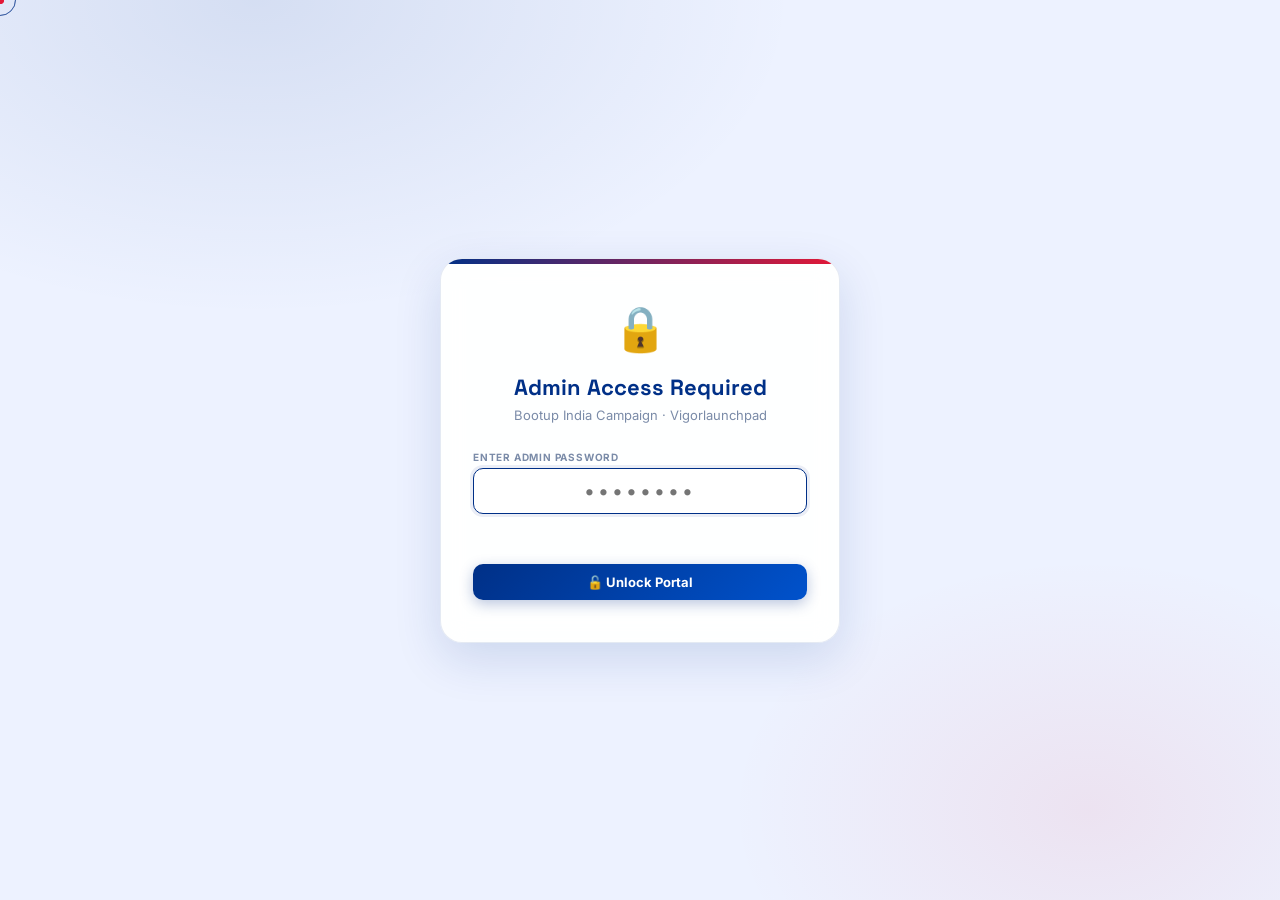
==== commit a86c6ece: "feat: admin dashboard revamp + Google Sheets live sync" ====
--- a/admin.html
+++ b/admin.html
@@ -9,38 +9,47 @@
 </head>
 <body class="unauthorized">
 
+<!-- Scroll progress bar -->
+<div id="scroll-progress"></div>
+
+<!-- Custom cursor (desktop only) -->
+<div id="cursor-dot"></div>
+<div id="cursor-ring"></div>
+
 <!-- ══════════════ ADMIN LOGIN SCREEN ══════════════ -->
-<div class="login-screen">
-  <div class="login-card">
+<div class="login-screen" id="login-screen">
+  <div class="login-card" id="login-card">
     <div class="login-brand-bar"></div>
     <div class="login-icon">🔒</div>
     <h2 class="login-title">Admin Access Required</h2>
     <p class="login-subtitle">Bootup India Campaign · Vigorlaunchpad</p>
-    
+
     <form id="login-form" onsubmit="handleLogin(event)">
-      <div class="form-group" style="margin-bottom: 20px;">
-        <label class="form-label" style="text-align: left; display: block; margin-bottom: 8px;">Enter Admin Password</label>
+      <div class="form-group" style="margin-bottom: 20px; text-align: left;">
+        <label class="form-label" for="login-password">Enter Admin Password</label>
         <input type="password"
                id="login-password"
                class="form-input"
                placeholder="••••••••"
-               style="width: 100%; text-align: center; font-size: 18px; letter-spacing: 2px;"
+               style="text-align: center; font-size: 20px; letter-spacing: 3px;"
                required />
       </div>
       <div id="login-error" class="login-error-msg"></div>
-      <button type="submit" class="btn btn-publish btn-full">
-        Unlock Portal
+      <button type="submit" class="btn btn-primary btn-full" id="login-submit-btn">
+        🔓 Unlock Portal
       </button>
     </form>
   </div>
 </div>
 
 <!-- ══════════════ ADMIN HEADER ══════════════ -->
-<header class="admin-header">
+<header class="admin-header" id="admin-header">
   <div class="admin-logo">
-    <img src="https://res.cloudinary.com/dcztgvlfq/image/upload/v1780981956/reliance-digital-seeklogo_ap43wc.png" alt="Reliance Digital Logo" class="admin-logo-img" />
+    <img src="https://res.cloudinary.com/dcztgvlfq/image/upload/v1780981956/reliance-digital-seeklogo_ap43wc.png"
+         alt="Reliance Digital Logo" class="admin-logo-img" />
     <div class="admin-logo-divider"></div>
-    <img src="https://res.cloudinary.com/dcztgvlfq/image/upload/v1781072324/unnamed_jycnue.png" alt="Vigorlaunchpad" class="admin-vigor-logo" />
+    <img src="https://res.cloudinary.com/dcztgvlfq/image/upload/v1781072324/unnamed_jycnue.png"
+         alt="Vigorlaunchpad" class="admin-vigor-logo" />
     <div class="admin-logo-divider"></div>
     <div>
       <div class="admin-logo-text">Bootup India · Admin Portal</div>
@@ -48,48 +57,49 @@
     </div>
   </div>
 
-  <div class="admin-header-actions">
-    <div class="pending-indicator">
+  <div class="admin-header-actions" id="admin-header-actions">
+    <div class="pending-indicator" id="pending-indicator-wrap">
       <span id="header-pending-count">0 pending</span>
       <div class="pending-count" id="header-pending-badge">0</div>
     </div>
-    <a href="/leaderboard" class="view-leaderboard-btn" target="_blank">
-      🏆 View Leaderboard ↗
+    <a href="/leaderboard" class="view-leaderboard-btn" target="_blank" id="view-lb-btn">
+      🏆 Leaderboard ↗
     </a>
-    <button onclick="handleLogout()" class="view-leaderboard-btn" style="background:rgba(255,255,255,0.08); border-color:rgba(255,255,255,0.15)">
+    <button onclick="handleLogout()" class="view-leaderboard-btn" id="logout-btn"
+            style="background:rgba(255,255,255,0.08); border-color:rgba(255,255,255,0.15)">
       🔒 Log Out
     </button>
   </div>
 </header>
 
 <!-- ══════════════ ADMIN LAYOUT ══════════════ -->
-<div class="admin-layout">
+<div class="admin-layout" id="admin-layout">
 
   <!-- ════ LEFT: MAIN PANEL ════ -->
-  <div class="admin-main">
+  <div class="admin-main" id="admin-main-panel">
 
     <!-- ── Stats Overview ── -->
-    <div class="stats-overview">
-      <div class="stat-card">
+    <div class="stats-overview" id="stats-overview">
+      <div class="stat-card" id="stat-card-total-pts">
         <div class="stat-card-value" id="admin-stat-total-pts">0</div>
         <div class="stat-card-label">Total Pts Live</div>
       </div>
-      <div class="stat-card">
+      <div class="stat-card" id="stat-card-active-pocs">
         <div class="stat-card-value" id="admin-stat-active-pocs">0</div>
         <div class="stat-card-label">Active POCs</div>
       </div>
-      <div class="stat-card">
+      <div class="stat-card" id="stat-card-total-pocs">
         <div class="stat-card-value" id="admin-stat-total-pocs">48</div>
         <div class="stat-card-label">Total POCs</div>
       </div>
-      <div class="stat-card">
+      <div class="stat-card" id="stat-card-pending">
         <div class="stat-card-value" id="admin-stat-pending" style="color:var(--orange)">0</div>
         <div class="stat-card-label">In Queue</div>
       </div>
     </div>
 
     <!-- ── Task Logger ── -->
-    <div class="admin-card">
+    <div class="admin-card" id="task-logger-card">
       <div class="admin-section-title">
         <div class="icon">➕</div>
         Log a Task
@@ -97,7 +107,7 @@
 
       <!-- Step 1: Select POC -->
       <div style="margin-bottom:20px">
-        <div style="font-size:12px;font-weight:700;letter-spacing:1px;text-transform:uppercase;color:var(--text3);margin-bottom:8px">
+        <div style="font-size:11px;font-weight:700;letter-spacing:1px;text-transform:uppercase;color:var(--text3);margin-bottom:8px">
           Step 1 — Select POC
         </div>
         <div style="position:relative" id="search-wrap">
@@ -116,13 +126,11 @@
           <div class="selected-poc-details">
             <div class="selected-poc-name" id="sel-poc-name">—</div>
             <div class="selected-poc-college" id="sel-poc-college">—</div>
-            <div>
-              <span id="sel-poc-city" class="city-tag"></span>
-            </div>
-          </div>
-          <div style="text-align:right">
+            <div><span id="sel-poc-city" class="city-tag"></span></div>
+          </div>
+          <div style="text-align:right;flex-shrink:0">
             <div class="selected-poc-points" id="sel-poc-points">0 <span>pts</span></div>
-            <div style="font-size:11px;color:var(--text3)">current</div>
+            <div style="font-size:10px;color:var(--text3)">current</div>
           </div>
           <button class="clear-selection" onclick="clearSelection()" title="Clear selection">✕</button>
         </div>
@@ -130,7 +138,7 @@
 
       <!-- Step 2: Select Task -->
       <div style="margin-bottom:20px">
-        <div style="font-size:12px;font-weight:700;letter-spacing:1px;text-transform:uppercase;color:var(--text3);margin-bottom:8px">
+        <div style="font-size:11px;font-weight:700;letter-spacing:1px;text-transform:uppercase;color:var(--text3);margin-bottom:8px">
           Step 2 — Select Task
         </div>
         <div class="category-tabs" id="category-tabs"></div>
@@ -139,16 +147,16 @@
 
       <!-- Step 3: Quantity (for multiplier tasks) -->
       <div id="qty-wrap" style="display:none;margin-bottom:20px;flex-direction:column;gap:8px">
-        <div style="font-size:12px;font-weight:700;letter-spacing:1px;text-transform:uppercase;color:var(--text3)">
+        <div style="font-size:11px;font-weight:700;letter-spacing:1px;text-transform:uppercase;color:var(--text3)">
           Step 3 — Enter Quantity
         </div>
         <div class="form-row">
           <div class="form-group">
-            <label class="form-label">Quantity</label>
+            <label class="form-label" for="qty-input">Quantity</label>
             <input type="number" id="qty-input" class="form-input" value="1" min="1" max="999" />
           </div>
           <div class="form-group">
-            <label class="form-label">Note (optional)</label>
+            <label class="form-label" for="task-note">Note (optional)</label>
             <input type="text" id="task-note" class="form-input" placeholder="e.g. Group names, details…" />
           </div>
         </div>
@@ -157,16 +165,16 @@
       <!-- Note for non-multiplier tasks -->
       <div id="note-wrap" style="margin-bottom:20px">
         <div class="form-group">
-          <label class="form-label">Note (optional)</label>
+          <label class="form-label" for="task-note-single">Note (optional)</label>
           <input type="text" id="task-note-single" class="form-input" placeholder="e.g. Post link, event name…" />
         </div>
       </div>
 
       <!-- Points Preview -->
-      <div class="points-preview">
+      <div class="points-preview" id="points-preview-row">
         <div>
           <div class="points-preview-label">Points to be awarded</div>
-          <div style="font-size:12px;color:var(--text3);margin-top:2px" id="preview-task-name">Select a task above</div>
+          <div style="font-size:11px;color:var(--text3);margin-top:2px" id="preview-task-name">Select a task above</div>
         </div>
         <div class="points-preview-value" id="points-preview-value">— pts</div>
       </div>
@@ -178,45 +186,79 @@
     </div>
 
     <!-- ── Full POC Table ── -->
-    <div class="admin-card">
+    <div class="admin-card" id="all-pocs-card">
       <div class="admin-section-title">
         <div class="icon">👥</div>
         All POCs
-        <button class="btn btn-primary" style="margin-left:auto;padding:6px 14px;font-size:13px" onclick="openAddPOCModal()">+ Add POC</button>
+        <button class="btn btn-primary"
+                style="margin-left:auto;padding:6px 14px;font-size:12px"
+                onclick="openAddPOCModal()"
+                id="add-poc-trigger-btn">
+          + Add POC
+        </button>
       </div>
 
       <!-- Filter tabs -->
-      <div style="display:flex;gap:8px;margin-bottom:16px;flex-wrap:wrap">
-        <button class="category-tab active poc-filter-btn" data-city="All" onclick="filterPOCTable('All')">All Cities</button>
-        <button class="category-tab poc-filter-btn" data-city="Mumbai" onclick="filterPOCTable('Mumbai')">🏙️ Mumbai</button>
-        <button class="category-tab poc-filter-btn" data-city="Pune" onclick="filterPOCTable('Pune')">🌸 Pune</button>
-        <button class="category-tab poc-filter-btn" data-city="Aurangabad" onclick="filterPOCTable('Aurangabad')">🕌 Aurangabad</button>
-      </div>
-
-      <div class="poc-table-wrap">
-        <div class="poc-table-header poc-table-header--ext">
-          <div>POC</div>
-          <div class="col-city">City</div>
-          <div>Points</div>
-          <div>Action</div>
-          <div>Link</div>
-        </div>
-        <div id="poc-table-body">
-          <!-- Rendered by JS -->
-        </div>
-      </div>
-    </div>
-
-    <!-- ── Registrations ── -->
+      <div style="display:flex;gap:8px;margin-bottom:16px;flex-wrap:wrap" id="poc-city-filter-row">
+        <button class="category-tab active poc-filter-btn" data-city="All" onclick="filterPOCTable('All')" id="poc-filter-all">All Cities</button>
+        <button class="category-tab poc-filter-btn" data-city="Mumbai" onclick="filterPOCTable('Mumbai')" id="poc-filter-mumbai">🏙️ Mumbai</button>
+        <button class="category-tab poc-filter-btn" data-city="Pune" onclick="filterPOCTable('Pune')" id="poc-filter-pune">🌸 Pune</button>
+        <button class="category-tab poc-filter-btn" data-city="Aurangabad" onclick="filterPOCTable('Aurangabad')" id="poc-filter-aurangabad">🕌 Aurangabad</button>
+      </div>
+
+      <div class="table-scroll">
+        <div class="poc-table-wrap" id="poc-table-outer">
+          <div class="poc-table-header poc-table-header--ext" id="poc-table-header-row">
+            <div>POC</div>
+            <div class="col-city">City</div>
+            <div>Points</div>
+            <div>Action</div>
+            <div>Link</div>
+          </div>
+          <div id="poc-table-body">
+            <!-- Rendered by JS -->
+          </div>
+        </div>
+      </div>
+    </div>
+
+    <!-- ── Valorant Registrations ── -->
     <div class="admin-card" id="registrations-card">
       <div class="admin-section-title">
         <div class="icon">📝</div>
         Valorant Registrations
-        <button class="btn btn-primary" id="export-csv-btn"
-          style="margin-left:auto;padding:6px 14px;font-size:13px;display:flex;align-items:center;gap:6px"
-          onclick="exportRegistrationsCSV()">
-          📥 Export CSV
+        <span id="reg-live-badge"
+              style="font-size:10px;background:var(--green-pale);color:var(--green);border:1px solid rgba(0,134,90,0.20);border-radius:var(--radius-pill);padding:3px 10px;font-weight:700;letter-spacing:0.5px">
+          ● LIVE
+        </span>
+        <div style="display:flex;gap:8px;margin-left:auto;flex-wrap:wrap">
+          <a id="open-sheet-btn"
+             href="https://docs.google.com/spreadsheets"
+             target="_blank"
+             class="btn btn-green-soft"
+             title="Open live Google Sheet">
+            📊 Open Sheet ↗
+          </a>
+          <button class="btn btn-primary"
+                  id="export-csv-btn"
+                  style="padding:6px 13px;font-size:12px;display:flex;align-items:center;gap:5px"
+                  onclick="exportRegistrationsCSV()">
+            📥 Export CSV
+          </button>
+        </div>
+      </div>
+
+      <!-- Google Sheet sync status strip -->
+      <div class="sheet-sync-strip" id="sheet-sync-strip">
+        <div class="sheet-sync-dot"></div>
+        <span class="sheet-sync-label">Connected to Google Sheet</span>
+        <button class="btn btn-green-soft"
+                onclick="syncAllToSheet()"
+                id="sync-all-sheet-btn"
+                style="padding:4px 10px;font-size:11px">
+          ↑ Sync All
         </button>
+        <span class="sheet-sync-time" id="sheet-last-sync">—</span>
       </div>
 
       <!-- KPI pills -->
@@ -240,26 +282,92 @@
       </div>
 
       <!-- City filter -->
-      <div style="display:flex;gap:8px;margin-bottom:14px;flex-wrap:wrap">
-        <button class="category-tab active reg-filter-btn" data-city="All" onclick="filterRegistrations('All')">All</button>
-        <button class="category-tab reg-filter-btn" data-city="Mumbai" onclick="filterRegistrations('Mumbai')">🏙️ Mumbai</button>
-        <button class="category-tab reg-filter-btn" data-city="Pune" onclick="filterRegistrations('Pune')">🌸 Pune</button>
-        <button class="category-tab reg-filter-btn" data-city="Aurangabad" onclick="filterRegistrations('Aurangabad')">🕌 Aurangabad</button>
-      </div>
-
-      <!-- Table -->
-      <div class="reg-table-wrap">
-        <div class="reg-table-header">
-          <div>Student</div>
-          <div>Mobile</div>
-          <div>College</div>
-          <div>Store</div>
-          <div>Rank</div>
-          <div>POC</div>
-          <div>Date</div>
-        </div>
-        <div id="reg-table-body">
-          <div style="text-align:center;padding:24px;color:var(--text3);font-size:13px">Loading registrations…</div>
+      <div style="display:flex;gap:8px;margin-bottom:14px;flex-wrap:wrap" id="reg-city-filter-row">
+        <button class="category-tab active reg-filter-btn" data-city="All" onclick="filterRegistrations('All')" id="reg-filter-all">All</button>
+        <button class="category-tab reg-filter-btn" data-city="Mumbai" onclick="filterRegistrations('Mumbai')" id="reg-filter-mumbai">🏙️ Mumbai</button>
+        <button class="category-tab reg-filter-btn" data-city="Pune" onclick="filterRegistrations('Pune')" id="reg-filter-pune">🌸 Pune</button>
+        <button class="category-tab reg-filter-btn" data-city="Aurangabad" onclick="filterRegistrations('Aurangabad')" id="reg-filter-aurangabad">🕌 Aurangabad</button>
+      </div>
+
+      <!-- Table (with horizontal scroll) -->
+      <div class="table-scroll" id="reg-table-scroll">
+        <div class="reg-table-wrap" id="reg-table-outer">
+          <div class="reg-table-header" id="reg-table-header-row">
+            <div>Student</div>
+            <div>Mobile</div>
+            <div>College</div>
+            <div>Store</div>
+            <div>Rank</div>
+            <div>POC</div>
+            <div>Date</div>
+          </div>
+          <div id="reg-table-body">
+            <div style="text-align:center;padding:32px;color:var(--text3);font-size:13px">
+              <div class="skeleton" style="height:14px;width:60%;margin:0 auto 10px"></div>
+              <div class="skeleton" style="height:14px;width:40%;margin:0 auto"></div>
+            </div>
+          </div>
+        </div>
+      </div>
+    </div>
+
+    <!-- ── Story Submissions ── -->
+    <div class="admin-card" id="story-submissions-card">
+      <div class="admin-section-title">
+        <div class="icon">📸</div>
+        Story Submissions
+        <a href="/story-submit.html" target="_blank"
+           class="btn btn-primary"
+           style="margin-left:auto;padding:6px 14px;font-size:12px;text-decoration:none;display:inline-flex;align-items:center;gap:5px;"
+           id="share-story-link-btn">
+          🔗 Share Link ↗
+        </a>
+      </div>
+
+      <!-- KPI pills -->
+      <div class="reg-kpi-row" id="ss-kpi-row" style="margin-bottom:16px">
+        <div class="reg-kpi-pill">
+          <span class="reg-kpi-num" id="ss-kpi-total">—</span>
+          <span class="reg-kpi-lbl">Total</span>
+        </div>
+        <div class="reg-kpi-pill" style="--kpi-color:var(--blue)">
+          <span class="reg-kpi-num" id="ss-kpi-story">—</span>
+          <span class="reg-kpi-lbl">Story Done</span>
+        </div>
+        <div class="reg-kpi-pill" style="--kpi-color:var(--orange)">
+          <span class="reg-kpi-num" id="ss-kpi-views">—</span>
+          <span class="reg-kpi-lbl">Views Done</span>
+        </div>
+        <div class="reg-kpi-pill" style="--kpi-color:var(--green)">
+          <span class="reg-kpi-num" id="ss-kpi-verified">—</span>
+          <span class="reg-kpi-lbl">Verified</span>
+        </div>
+      </div>
+
+      <!-- Status filter tabs -->
+      <div style="display:flex;gap:8px;margin-bottom:14px;flex-wrap:wrap" id="ss-filter-row">
+        <button class="category-tab active ss-filter-btn" data-status="All"            onclick="filterStorySubmissions('All')" id="ss-filter-all">All</button>
+        <button class="category-tab ss-filter-btn" data-status="story_submitted"       onclick="filterStorySubmissions('story_submitted')" id="ss-filter-story">📸 Story Done</button>
+        <button class="category-tab ss-filter-btn" data-status="views_submitted"       onclick="filterStorySubmissions('views_submitted')" id="ss-filter-views">👁️ Views Done</button>
+        <button class="category-tab ss-filter-btn" data-status="verified"              onclick="filterStorySubmissions('verified')" id="ss-filter-verified">✅ Verified</button>
+        <button class="category-tab ss-filter-btn" data-status="rejected"              onclick="filterStorySubmissions('rejected')" id="ss-filter-rejected">❌ Rejected</button>
+      </div>
+
+      <!-- Table (with horizontal scroll) -->
+      <div class="table-scroll" id="ss-table-scroll">
+        <div class="poc-table-wrap" id="ss-table-outer">
+          <div class="ss-table-header" id="ss-table-header-row">
+            <div>Student</div>
+            <div>Referred by POC</div>
+            <div>Story</div>
+            <div>Views</div>
+            <div>Status</div>
+            <div>Date</div>
+            <div>Actions</div>
+          </div>
+          <div id="ss-table-body">
+            <div style="text-align:center;padding:24px;color:var(--text3);font-size:13px">Loading submissions…</div>
+          </div>
         </div>
       </div>
     </div>
@@ -269,19 +377,25 @@
       <div class="admin-section-title">
         <div class="icon">📋</div>
         Task Management
-        <button class="btn btn-primary" style="margin-left:auto;padding:6px 14px;font-size:13px" onclick="toggleCreateTaskForm()">+ Create Task</button>
+        <button class="btn btn-primary"
+                style="margin-left:auto;padding:6px 14px;font-size:12px"
+                onclick="toggleCreateTaskForm()"
+                id="create-task-trigger-btn">
+          + Create Task
+        </button>
       </div>
 
       <!-- Create Task Form -->
-      <div id="create-task-form" style="display:none;background:var(--bg2);border-radius:12px;padding:20px;margin-bottom:20px;border:1.5px solid var(--border)">
+      <div id="create-task-form"
+           style="display:none;background:var(--bg2);border-radius:var(--radius-sm);padding:20px;margin-bottom:20px;border:1.5px solid var(--border)">
         <div style="font-size:13px;font-weight:700;color:var(--text);margin-bottom:14px">New Task</div>
         <div class="form-row">
           <div class="form-group">
-            <label class="form-label">Task Title</label>
+            <label class="form-label" for="ntask-title">Task Title</label>
             <input type="text" id="ntask-title" class="form-input" placeholder="e.g. Post a Story with #BootupIndia" />
           </div>
           <div class="form-group">
-            <label class="form-label">Task Type</label>
+            <label class="form-label" for="ntask-type">Task Type</label>
             <select id="ntask-type" class="form-input">
               <option value="story_screenshot">📸 Story Screenshot</option>
               <option value="store_visit">🏪 Store Visit</option>
@@ -289,35 +403,36 @@
             </select>
           </div>
         </div>
-        <div class="form-group">
-          <label class="form-label">Description (one-liner shown to POCs)</label>
+        <div class="form-group" style="margin-bottom:14px">
+          <label class="form-label" for="ntask-desc">Description (shown to POCs)</label>
           <input type="text" id="ntask-desc" class="form-input" placeholder="e.g. Upload a story screenshot tagging @reliancedigital" />
         </div>
         <div class="form-row">
           <div class="form-group">
-            <label class="form-label">Points Awarded</label>
+            <label class="form-label" for="ntask-pts">Points Awarded</label>
             <input type="number" id="ntask-pts" class="form-input" value="50" min="1" />
           </div>
           <div class="form-group">
-            <label class="form-label">Deadline (optional)</label>
+            <label class="form-label" for="ntask-deadline">Deadline (optional)</label>
             <input type="datetime-local" id="ntask-deadline" class="form-input" />
           </div>
         </div>
         <div style="display:flex;align-items:center;gap:16px;margin-bottom:14px;flex-wrap:wrap">
-          <label style="display:flex;align-items:center;gap:8px;cursor:pointer;font-size:13px;color:var(--text2)">
+          <label style="display:flex;align-items:center;gap:8px;cursor:pointer;font-size:13px;color:var(--text2)" for="ntask-live">
             <input type="checkbox" id="ntask-live" style="width:16px;height:16px;accent-color:var(--green)" />
             Make live immediately
           </label>
-          <label style="display:flex;align-items:center;gap:8px;cursor:pointer;font-size:13px;color:var(--text2)" title="After deadline, submissions still accepted but earn only 50% of the points">
+          <label style="display:flex;align-items:center;gap:8px;cursor:pointer;font-size:13px;color:var(--text2)" for="ntask-late-penalty"
+                 title="After deadline, submissions still accepted but earn only 50% of the points">
             <input type="checkbox" id="ntask-late-penalty" style="width:16px;height:16px;accent-color:var(--orange)" />
-            ⏰ Late submission = 50% points
+            ⏰ Late = 50% points
           </label>
         </div>
-        <div style="display:flex;gap:10px">
-          <button class="btn btn-primary" onclick="createTask()">Create Task</button>
-          <button class="btn btn-ghost" onclick="toggleCreateTaskForm()">Cancel</button>
-        </div>
-        <div id="create-task-msg" style="font-size:13px;margin-top:8px"></div>
+        <div style="display:flex;gap:10px;flex-wrap:wrap">
+          <button class="btn btn-primary" onclick="createTask()" id="create-task-submit-btn">Create Task</button>
+          <button class="btn btn-ghost" onclick="toggleCreateTaskForm()" id="create-task-cancel-btn">Cancel</button>
+        </div>
+        <div id="create-task-msg" style="font-size:12px;margin-top:8px"></div>
       </div>
 
       <!-- Task List -->
@@ -327,7 +442,7 @@
     </div>
 
     <!-- ── Audit History ── -->
-    <div class="admin-card">
+    <div class="admin-card" id="activity-history-card">
       <div class="admin-section-title">
         <div class="icon">📜</div>
         Activity History
@@ -337,13 +452,13 @@
       </div>
     </div>
 
-  </div>
+  </div><!-- /admin-main -->
 
   <!-- ════ RIGHT: SIDEBAR ════ -->
-  <div class="admin-sidebar">
+  <div class="admin-sidebar" id="admin-sidebar-panel">
 
     <!-- Publish Section -->
-    <div class="publish-section">
+    <div class="publish-section" id="publish-section">
       <div class="publish-title">🚀 Publish to Leaderboard</div>
       <div class="publish-desc">
         Review queued tasks below, then publish to push all changes live to the public leaderboard.
@@ -351,29 +466,32 @@
       <button class="btn btn-publish btn-full" id="publish-btn" onclick="publishUpdate()">
         ✅ Publish Update Now
       </button>
-      <div style="font-size:11px;color:rgba(255,255,255,0.4);margin-top:12px">
+      <div style="font-size:10px;color:var(--text3);margin-top:10px">
         Typically done daily at 8:00 PM IST
       </div>
     </div>
 
     <!-- Task Submissions Review -->
-    <div class="admin-card" style="margin-bottom:24px">
-      <div class="admin-section-title" style="font-size:16px">
+    <div class="admin-card" id="task-submissions-card" style="margin-bottom:20px">
+      <div class="admin-section-title" style="font-size:15px">
         <div class="icon">📥</div>
         Task Submissions
-        <span id="pending-sub-count" style="font-size:12px;background:var(--red);color:#fff;padding:2px 8px;border-radius:99px;margin-left:auto">0</span>
+        <span id="pending-sub-count"
+              style="font-size:11px;background:var(--red);color:#fff;padding:2px 8px;border-radius:var(--radius-pill);margin-left:auto">
+          0
+        </span>
       </div>
       <div id="task-submissions-list">
-        <div style="font-size:13px;color:var(--text3);text-align:center;padding:16px">Loading submissions...</div>
+        <div style="font-size:12px;color:var(--text3);text-align:center;padding:16px">Loading submissions...</div>
       </div>
     </div>
 
     <!-- Pending Queue -->
-    <div style="margin-bottom:24px">
-      <div class="admin-section-title" style="font-size:16px">
+    <div style="margin-bottom:20px" id="pending-queue-section">
+      <div class="admin-section-title" style="font-size:15px">
         <div class="icon">⏳</div>
         Pending Queue
-        <span id="queue-total-pts" style="font-size:13px;color:var(--accent);margin-left:auto;font-weight:600"></span>
+        <span id="queue-total-pts" style="font-size:12px;color:var(--red);margin-left:auto;font-weight:600"></span>
       </div>
       <div id="pending-queue">
         <!-- Rendered by JS -->
@@ -381,92 +499,92 @@
     </div>
 
     <!-- Quick Reference -->
-    <div class="admin-card">
-      <div class="admin-section-title" style="font-size:15px">
+    <div class="admin-card" id="point-reference-card">
+      <div class="admin-section-title" style="font-size:14px">
         <div class="icon">💡</div>
         Point Reference
       </div>
-      <div style="display:flex;flex-direction:column;gap:8px">
-        <div style="font-size:12px;font-weight:700;letter-spacing:1px;text-transform:uppercase;color:var(--text3);margin-bottom:4px">Instagram</div>
-        <div style="font-size:13px;color:var(--text2);display:flex;justify-content:space-between"><span>📸 Story + tag</span><span style="color:var(--accent);font-weight:700">10 pts</span></div>
-        <div style="font-size:13px;color:var(--text2);display:flex;justify-content:space-between"><span>🔥 Engagement bonus</span><span style="color:var(--accent);font-weight:700">+20 pts</span></div>
-        <div style="font-size:12px;font-weight:700;letter-spacing:1px;text-transform:uppercase;color:var(--text3);margin:8px 0 4px">WhatsApp</div>
-        <div style="font-size:13px;color:var(--text2);display:flex;justify-content:space-between"><span>💬 Per group share</span><span style="color:var(--accent);font-weight:700">5 pts</span></div>
-        <div style="font-size:12px;font-weight:700;letter-spacing:1px;text-transform:uppercase;color:var(--text3);margin:8px 0 4px">Events</div>
-        <div style="font-size:13px;color:var(--text2);display:flex;justify-content:space-between"><span>🎓 12 June Seminar</span><span style="color:var(--accent);font-weight:700">10 pts</span></div>
-        <div style="font-size:13px;color:var(--text2);display:flex;justify-content:space-between"><span>📢 12 June Orientation</span><span style="color:var(--accent);font-weight:700">10 pts</span></div>
-        <div style="font-size:13px;color:var(--text2);display:flex;justify-content:space-between"><span>🎯 Webinar attendee</span><span style="color:var(--accent);font-weight:700">15 pts</span></div>
-        <div style="font-size:13px;color:var(--text2);display:flex;justify-content:space-between"><span>🤖 AI Webinar student</span><span style="color:var(--accent);font-weight:700">3 pts</span></div>
-        <div style="font-size:12px;font-weight:700;letter-spacing:1px;text-transform:uppercase;color:var(--text3);margin:8px 0 4px">Store</div>
-        <div style="font-size:13px;color:var(--text2);display:flex;justify-content:space-between"><span>🏪 Store visit</span><span style="color:var(--accent);font-weight:700">3 pts</span></div>
-        <div style="font-size:13px;color:var(--text2);display:flex;justify-content:space-between"><span>🇮🇳 15 Aug visit</span><span style="color:var(--accent);font-weight:700">5 pts</span></div>
-        <div style="font-size:12px;font-weight:700;letter-spacing:1px;text-transform:uppercase;color:var(--text3);margin:8px 0 4px">Bonus</div>
-        <div style="font-size:13px;color:var(--text2);display:flex;justify-content:space-between"><span>🏆 Weekly top</span><span style="color:var(--gold);font-weight:700">+50 pts</span></div>
-        <div style="font-size:13px;color:var(--text2);display:flex;justify-content:space-between"><span>🥇 Top college/month</span><span style="color:var(--gold);font-weight:700">+100 pts</span></div>
-        <div style="font-size:13px;color:var(--text2);display:flex;justify-content:space-between"><span>⭐ Weekly consistency</span><span style="color:var(--gold);font-weight:700">+25 pts</span></div>
-      </div>
-    </div>
-
-  </div>
-</div>
+      <div>
+        <div class="point-ref-section">Instagram</div>
+        <div class="point-ref-row"><span>📸 Story + tag</span><span class="point-ref-val">10 pts</span></div>
+        <div class="point-ref-row"><span>🔥 Engagement bonus</span><span class="point-ref-val">+20 pts</span></div>
+        <div class="point-ref-section">WhatsApp</div>
+        <div class="point-ref-row"><span>💬 Per group share</span><span class="point-ref-val">5 pts</span></div>
+        <div class="point-ref-section">Events</div>
+        <div class="point-ref-row"><span>🎓 12 June Seminar</span><span class="point-ref-val">10 pts</span></div>
+        <div class="point-ref-row"><span>📢 12 June Orientation</span><span class="point-ref-val">10 pts</span></div>
+        <div class="point-ref-row"><span>🎯 Webinar attendee</span><span class="point-ref-val">15 pts</span></div>
+        <div class="point-ref-row"><span>🤖 AI Webinar student</span><span class="point-ref-val">3 pts</span></div>
+        <div class="point-ref-section">Store</div>
+        <div class="point-ref-row"><span>🏪 Store visit</span><span class="point-ref-val">3 pts</span></div>
+        <div class="point-ref-row"><span>🇮🇳 15 Aug visit</span><span class="point-ref-val">5 pts</span></div>
+        <div class="point-ref-section">Bonus</div>
+        <div class="point-ref-row"><span>🏆 Weekly top</span><span class="point-ref-val gold">+50 pts</span></div>
+        <div class="point-ref-row"><span>🥇 Top college/month</span><span class="point-ref-val gold">+100 pts</span></div>
+        <div class="point-ref-row"><span>⭐ Weekly consistency</span><span class="point-ref-val gold">+25 pts</span></div>
+      </div>
+    </div>
+
+  </div><!-- /admin-sidebar -->
+</div><!-- /admin-layout -->
 
 <!-- ══════════════ PUBLISH CONFIRMATION MODAL ══════════════ -->
 <div class="modal-overlay" id="publish-modal" onclick="if(event.target===this)closePublishModal()">
-  <div class="modal">
+  <div class="modal" id="publish-modal-box">
     <div class="modal-title">🚀 Confirm Publish</div>
     <div id="publish-summary" style="color:var(--text2);font-size:14px;line-height:1.6"></div>
     <div class="modal-actions">
-      <button class="btn btn-ghost" onclick="closePublishModal()">Cancel</button>
-      <button class="btn btn-success" onclick="confirmPublish()">✅ Yes, Publish Now</button>
+      <button class="btn btn-ghost" onclick="closePublishModal()" id="publish-cancel-btn">Cancel</button>
+      <button class="btn btn-success" onclick="confirmPublish()" id="publish-confirm-btn">✅ Yes, Publish Now</button>
     </div>
   </div>
 </div>
 
 <!-- ══════════════ OVERRIDE MODAL ══════════════ -->
 <div class="modal-overlay" id="override-modal" onclick="if(event.target===this)closeOverrideModal()">
-  <div class="modal">
+  <div class="modal" id="override-modal-box">
     <div class="modal-title">✏️ Manual Point Override</div>
     <input type="hidden" id="override-poc-id" />
-    <div style="color:var(--text2);margin-bottom:16px">
+    <div style="color:var(--text2);margin-bottom:16px;font-size:14px">
       Editing: <strong id="override-poc-name" style="color:var(--text)">—</strong>
     </div>
     <div class="form-group" style="margin-bottom:12px">
-      <label class="form-label">New Total Points</label>
+      <label class="form-label" for="override-pts-input">New Total Points</label>
       <input type="number" id="override-pts-input" class="form-input" min="0" />
     </div>
-    <div class="form-group" style="margin-bottom:0">
-      <label class="form-label">Reason</label>
+    <div class="form-group">
+      <label class="form-label" for="override-reason">Reason</label>
       <input type="text" id="override-reason" class="form-input" placeholder="e.g. Correction, bonus award…" />
     </div>
     <div class="modal-actions">
-      <button class="btn btn-ghost" onclick="closeOverrideModal()">Cancel</button>
-      <button class="btn btn-primary" onclick="confirmOverride()">Save Override</button>
+      <button class="btn btn-ghost" onclick="closeOverrideModal()" id="override-cancel-btn">Cancel</button>
+      <button class="btn btn-primary" onclick="confirmOverride()" id="override-save-btn">Save Override</button>
     </div>
   </div>
 </div>
 
 <!-- ══════════════ ADD POC MODAL ══════════════ -->
 <div class="modal-overlay" id="add-poc-modal" onclick="if(event.target===this)closeAddPOCModal()">
-  <div class="modal">
+  <div class="modal" id="add-poc-modal-box">
     <div class="modal-title">👤 Add New POC</div>
-    
+
     <div class="form-group" style="margin-bottom:12px">
-      <label class="form-label">Name</label>
+      <label class="form-label" for="new-poc-name">Name</label>
       <input type="text" id="new-poc-name" class="form-input" placeholder="e.g. Rahul Sharma" required />
     </div>
-    
+
     <div class="form-group" style="margin-bottom:12px">
-      <label class="form-label">Email</label>
+      <label class="form-label" for="new-poc-email">Email</label>
       <input type="email" id="new-poc-email" class="form-input" placeholder="e.g. rahul@example.com" required />
     </div>
 
     <div class="form-group" style="margin-bottom:12px">
-      <label class="form-label">College</label>
+      <label class="form-label" for="new-poc-college">College</label>
       <input type="text" id="new-poc-college" class="form-input" placeholder="e.g. IIT Bombay" required />
     </div>
 
     <div class="form-group" style="margin-bottom:12px">
-      <label class="form-label">City</label>
+      <label class="form-label" for="new-poc-city">City</label>
       <select id="new-poc-city" class="form-input" required>
         <option value="Mumbai">Mumbai</option>
         <option value="Pune">Pune</option>
@@ -475,54 +593,56 @@
     </div>
 
     <div class="form-group" style="margin-bottom:16px">
-      <label class="form-label">Starting Points</label>
+      <label class="form-label" for="new-poc-points">Starting Points</label>
       <input type="number" id="new-poc-points" class="form-input" value="0" min="0" />
     </div>
 
     <div class="modal-actions">
-      <button class="btn btn-ghost" onclick="closeAddPOCModal()">Cancel</button>
-      <button class="btn btn-primary" onclick="confirmAddPOC()">Add POC</button>
+      <button class="btn btn-ghost" onclick="closeAddPOCModal()" id="add-poc-cancel-btn">Cancel</button>
+      <button class="btn btn-primary" onclick="confirmAddPOC()" id="add-poc-confirm-btn">Add POC</button>
     </div>
   </div>
 </div>
 
 <!-- ══════════════ DELETE CONFIRMATION MODAL ══════════════ -->
 <div class="modal-overlay" id="delete-poc-modal" onclick="if(event.target===this)closeDeletePOCModal()">
-  <div class="modal" style="max-width:400px;">
+  <div class="modal" id="delete-poc-modal-box" style="max-width:400px">
     <div class="modal-title" style="color:var(--red)">⚠️ Delete POC</div>
-    <div style="color:var(--text2);font-size:14px;line-height:1.6;margin-bottom:20px;">
+    <div style="color:var(--text2);font-size:14px;line-height:1.6;margin-bottom:20px">
       Are you sure you want to permanently delete <strong id="delete-poc-name" style="color:var(--text)">—</strong>?<br>
       This will permanently remove them, their points, and all their logged activity history.
     </div>
     <input type="hidden" id="delete-poc-id" />
     <div class="modal-actions">
-      <button class="btn btn-ghost" onclick="closeDeletePOCModal()">Cancel</button>
-      <button class="btn" style="background:var(--red); border-color:var(--red); color:#fff;" onclick="confirmDeletePOC()">🗑️ Yes, Delete</button>
+      <button class="btn btn-ghost" onclick="closeDeletePOCModal()" id="delete-poc-cancel-btn">Cancel</button>
+      <button class="btn btn-danger" onclick="confirmDeletePOC()" id="delete-poc-confirm-btn"
+              style="background:var(--red);border-color:var(--red);color:#fff">
+        🗑️ Yes, Delete
+      </button>
     </div>
   </div>
 </div>
 
 <!-- ══════════════ POINT HISTORY MODAL ══════════════ -->
 <div class="modal-overlay" id="point-history-modal" onclick="if(event.target===this)closePointHistory()">
-  <div class="modal" style="max-width:520px;max-height:80vh;display:flex;flex-direction:column">
+  <div class="modal" id="point-history-modal-box" style="max-width:520px;max-height:80vh;display:flex;flex-direction:column">
     <div class="modal-title" style="display:flex;align-items:center;gap:10px">
       <span>📈</span>
       <span id="point-history-title">Point History</span>
-      <button onclick="closePointHistory()" style="margin-left:auto;background:none;border:none;color:var(--text3);font-size:20px;cursor:pointer;line-height:1">✕</button>
-    </div>
-    <div id="point-history-summary" style="display:flex;gap:12px;margin-bottom:16px;flex-wrap:wrap"></div>
+      <button onclick="closePointHistory()"
+              style="margin-left:auto;background:none;border:none;color:var(--text3);font-size:20px;cursor:pointer;line-height:1"
+              id="point-history-close-btn">✕</button>
+    </div>
+    <div id="point-history-summary" style="display:flex;gap:10px;margin-bottom:16px;flex-wrap:wrap"></div>
     <div id="point-history-body" style="overflow-y:auto;flex:1;display:flex;flex-direction:column;gap:8px">
       <div style="text-align:center;padding:20px;color:var(--text3)">Loading...</div>
     </div>
   </div>
 </div>
 
-<!-- ══════════════ TOAST CONTAINER ══════════════ -->
-<div class="toast-container" id="toast-container"></div>
-
 <!-- ══════════════ POC LINK MODAL ══════════════ -->
 <div class="modal-overlay" id="poc-link-modal" onclick="if(event.target===this)closePOCLinkModal()">
-  <div class="modal" style="max-width:480px">
+  <div class="modal" id="poc-link-modal-box" style="max-width:480px">
     <div class="modal-title">🔗 Student Registration Link</div>
     <p style="color:var(--text2);font-size:13px;line-height:1.6;margin-bottom:14px">
       Share this link with students. They will be taken to the Valorant registration form
@@ -531,26 +651,39 @@
     <div id="poc-link-poc-name" style="font-size:13px;font-weight:700;color:var(--blue);margin-bottom:10px"></div>
     <div style="display:flex;gap:8px;align-items:stretch">
       <input type="text" id="poc-link-url" class="form-input"
-        style="flex:1;font-size:12px;background:var(--bg2);color:var(--text2)"
-        readonly />
+             style="flex:1;font-size:12px;background:var(--bg2);color:var(--text2)" readonly />
       <button class="btn btn-primary" id="poc-link-copy-btn" onclick="doCopyPOCLink()" style="flex-shrink:0">
         📋 Copy
       </button>
     </div>
-    <div id="poc-link-copied" style="font-size:12px;color:var(--green);font-weight:600;margin-top:8px;display:none">✅ Copied to clipboard!</div>
+    <div id="poc-link-copied" style="font-size:12px;color:var(--green);font-weight:600;margin-top:8px;display:none">
+      ✅ Copied to clipboard!
+    </div>
     <div class="modal-actions">
-      <button class="btn btn-ghost" onclick="closePOCLinkModal()">Close</button>
+      <button class="btn btn-ghost" onclick="closePOCLinkModal()" id="poc-link-close-btn">Close</button>
     </div>
   </div>
 </div>
 
+<!-- ══════════════ TOAST CONTAINER ══════════════ -->
+<div class="toast-container" id="toast-container"></div>
+
+<!-- ══════════════ SCRIPTS ══════════════ -->
 <script src="https://cdn.jsdelivr.net/npm/@supabase/supabase-js@2"></script>
 <script src="js/data.js"></script>
 <script src="js/admin.js"></script>
 <script src="js/admin_tasks.js"></script>
 <script src="js/effects.js"></script>
 <script>
-  // Sync category-tab active state for POC filter buttons
+  /* ── Scroll progress bar ── */
+  window.addEventListener('scroll', () => {
+    const doc = document.documentElement;
+    const scrolled = doc.scrollTop / (doc.scrollHeight - doc.clientHeight);
+    const bar = document.getElementById('scroll-progress');
+    if (bar) bar.style.width = (scrolled * 100) + '%';
+  });
+
+  /* ── Sync POC filter active state ── */
   document.querySelectorAll('.poc-filter-btn').forEach(btn => {
     btn.addEventListener('click', () => {
       document.querySelectorAll('.poc-filter-btn').forEach(b => b.classList.remove('active'));
@@ -558,11 +691,10 @@
     });
   });
 
-  // Note field sync for single tasks
+  /* ── Note field sync between multiplier / single note inputs ── */
   document.addEventListener('DOMContentLoaded', () => {
     const noteEl       = document.getElementById('task-note');
     const noteSingleEl = document.getElementById('task-note-single');
-
     if (noteEl && noteSingleEl) {
       noteSingleEl.addEventListener('input', () => noteEl.value = noteSingleEl.value);
       noteEl.addEventListener('input', () => noteSingleEl.value = noteEl.value);
--- a/css/admin.css
+++ b/css/admin.css
@@ -1,12 +1,16 @@
 /* ═══════════════════════════════════════════════════
-   Bootup India — Admin Portal Stylesheet
+   Bootup India — Admin Portal Stylesheet v2.0
    Brand Theme: White · Royal Blue · Red
    Vigorlaunchpad × Reliance Digital
    ═══════════════════════════════════════════════════ */
 
-@import url('https://fonts.googleapis.com/css2?family=Inter:wght@300;400;500;600;700;800;900&family=Space+Grotesk:wght@400;500;600;700&display=swap');
-
+@import url('https://fonts.googleapis.com/css2?family=Inter:wght@300;400;500;600;700;800;900&family=Space+Grotesk:wght@400;500;600;700;800&display=swap');
+
+/* ═══════════════════════════════════════════════════
+   DESIGN TOKENS
+   ═══════════════════════════════════════════════════ */
 :root {
+  /* Brand */
   --blue:         #003087;
   --blue-mid:     #0052CC;
   --blue-light:   #1A73E8;
@@ -14,7 +18,9 @@
   --red:          #E31837;
   --red-dark:     #B5142C;
   --red-pale:     #FFF0F2;
-  --bg:           #F5F8FF;
+
+  /* Surfaces */
+  --bg:           #F3F7FF;
   --bg2:          #FFFFFF;
   --bg3:          #EDF2FF;
   --surface:      rgba(0,48,135,0.04);
@@ -22,27 +28,55 @@
   --surface3:     rgba(0,48,135,0.11);
   --border:       rgba(0,48,135,0.10);
   --border2:      rgba(0,48,135,0.25);
+  --border-red:   rgba(227,24,55,0.20);
+
+  /* Text */
   --text:         #1A1F36;
   --text2:        #374878;
   --text3:        #7A8BA8;
+
+  /* Semantic */
   --green:        #00865A;
   --green-pale:   #E6F6F1;
   --orange:       #D46B00;
   --orange-pale:  #FFF5E6;
+
+  /* Ranking */
   --gold:         #D4A800;
+  --gold-bg:      rgba(212,168,0,0.10);
   --silver:       #7A8BA8;
+  --silver-bg:    rgba(122,139,168,0.10);
   --bronze:       #A0522D;
-  --shadow:       0 4px 20px rgba(0,48,135,0.08);
-  --shadow-blue:  0 8px 32px rgba(0,48,135,0.18);
-  --shadow-red:   0 4px 16px rgba(227,24,55,0.20);
-  --radius:       14px;
-  --radius-sm:    8px;
-  --radius-lg:    20px;
+  --bronze-bg:    rgba(160,82,45,0.10);
+
+  /* Shadows */
+  --shadow:       0 2px 16px rgba(0,48,135,0.07), 0 1px 4px rgba(0,48,135,0.04);
+  --shadow-blue:  0 8px 32px rgba(0,48,135,0.16);
+  --shadow-red:   0 4px 20px rgba(227,24,55,0.22);
+  --shadow-lg:    0 16px 48px rgba(0,48,135,0.14);
+
+  /* Shape */
+  --radius:       16px;
+  --radius-sm:    10px;
+  --radius-xs:    6px;
+  --radius-lg:    22px;
+  --radius-pill:  999px;
+
+  /* Motion */
   --transition:   all 0.25s cubic-bezier(0.4,0,0.2,1);
-}
-
+  --spring:       cubic-bezier(0.34,1.56,0.64,1);
+}
+
+/* ═══════════════════════════════════════════════════
+   RESET & BASE
+   ═══════════════════════════════════════════════════ */
 *, *::before, *::after { box-sizing: border-box; margin: 0; padding: 0; }
-html { -webkit-font-smoothing: antialiased; }
+
+html {
+  -webkit-font-smoothing: antialiased;
+  -moz-osx-font-smoothing: grayscale;
+  scroll-behavior: smooth;
+}
 
 body {
   font-family: 'Inter', sans-serif;
@@ -50,7 +84,58 @@
   color: var(--text);
   min-height: 100vh;
   overflow-x: hidden;
-}
+  /* Radial ambient glow */
+  background-image:
+    radial-gradient(ellipse 60% 40% at 10% 0%, rgba(0,48,135,0.06) 0%, transparent 70%),
+    radial-gradient(ellipse 40% 30% at 90% 10%, rgba(227,24,55,0.04) 0%, transparent 70%);
+}
+
+/* ═══════════════════════════════════════════════════
+   SCROLL PROGRESS BAR
+   ═══════════════════════════════════════════════════ */
+#scroll-progress {
+  position: fixed; top: 0; left: 0;
+  height: 3px;
+  background: linear-gradient(90deg, var(--blue) 0%, var(--red) 100%);
+  z-index: 99997;
+  transition: width 0.08s linear;
+  width: 0%;
+  pointer-events: none;
+  border-radius: 0 2px 2px 0;
+}
+
+/* ═══════════════════════════════════════════════════
+   CUSTOM CURSOR
+   ═══════════════════════════════════════════════════ */
+@media (pointer: fine) {
+  body { cursor: none; }
+  input, textarea, select { cursor: none; }
+}
+
+#cursor-dot {
+  position: fixed; top: 0; left: 0;
+  width: 8px; height: 8px; margin: -4px 0 0 -4px;
+  background: var(--red); border-radius: 50%;
+  pointer-events: none; z-index: 99999; will-change: transform;
+  transition: opacity 0.25s ease, width 0.2s ease, height 0.2s ease,
+              margin 0.2s ease, background 0.2s ease;
+}
+
+#cursor-ring {
+  position: fixed; top: 0; left: 0;
+  width: 32px; height: 32px; margin: -16px 0 0 -16px;
+  border: 1.5px solid rgba(0,48,135,0.5); border-radius: 50%;
+  pointer-events: none; z-index: 99998; will-change: transform;
+  transition: opacity 0.25s ease, width 0.3s ease, height 0.3s ease,
+              margin 0.3s ease, border-color 0.25s ease, background 0.25s ease;
+}
+
+#cursor-ring.ring--link { width: 44px; height: 44px; margin: -22px 0 0 -22px; border-color: var(--red); background: rgba(227,24,55,0.06); }
+#cursor-dot.dot--link   { background: var(--blue); }
+#cursor-ring.ring--card { width: 50px; height: 50px; margin: -25px 0 0 -25px; border-color: rgba(0,48,135,0.25); }
+#cursor-ring.ring--text { width: 2px; height: 24px; margin: -12px 0 0 -1px; border-color: var(--blue); border-radius: 1px; }
+#cursor-dot.dot--text   { opacity: 0; }
+#cursor-dot.dot--click  { width: 4px; height: 4px; margin: -2px 0 0 -2px; }
 
 /* ═══════════════════════════════════════════════════
    ADMIN HEADER
@@ -58,85 +143,89 @@
 .admin-header {
   position: sticky;
   top: 0;
-  z-index: 100;
-  background: linear-gradient(90deg, var(--blue) 0%, #002070 50%, #6B0011 80%, var(--red-dark) 100%);
-  padding: 0 32px;
+  z-index: 500;
+  background: linear-gradient(100deg, var(--blue) 0%, #001f6b 45%, #6B0011 80%, var(--red-dark) 100%);
+  padding: 0 28px;
   display: flex;
   align-items: center;
   justify-content: space-between;
   gap: 16px;
-  height: 64px;
-  box-shadow: 0 2px 12px rgba(0,48,135,0.25);
-}
-
-/* Red accent line at bottom of header */
+  min-height: 64px;
+  box-shadow: 0 2px 20px rgba(0,48,135,0.35);
+}
+
 .admin-header::after {
   content: '';
   position: absolute;
   bottom: 0; left: 0; right: 0;
-  height: 3px;
-  background: linear-gradient(90deg, var(--red), #FF6B6B, var(--red));
-}
-
+  height: 2px;
+  background: linear-gradient(90deg, var(--red), rgba(255,107,107,0.8), var(--red));
+}
+
+/* Logo group */
 .admin-logo {
   display: flex;
   align-items: center;
-  gap: 12px;
+  gap: 10px;
+  flex-shrink: 0;
 }
 
 .admin-logo-img {
-  height: 26px;
-  width: auto;
+  height: 26px; width: auto;
   object-fit: contain;
-  display: block;
+  filter: brightness(0) invert(1);
+  opacity: 0.95;
 }
 
 .admin-vigor-logo {
-  height: 26px;
-  width: auto;
+  height: 24px; width: auto;
   object-fit: contain;
-  display: block;
   filter: brightness(0) invert(1);
-}
-
+  opacity: 0.9;
+}
 
 .admin-logo-divider {
-  width: 1px;
-  height: 24px;
-  background: rgba(255, 255, 255, 0.25);
-  margin: 0 4px;
+  width: 1px; height: 24px;
+  background: rgba(255,255,255,0.22);
+  flex-shrink: 0;
 }
 
 .admin-logo-text {
   font-family: 'Space Grotesk', sans-serif;
   font-weight: 700;
-  font-size: 16px;
+  font-size: 15px;
   color: #fff;
+  white-space: nowrap;
 }
 
 .admin-logo-sub {
-  font-size: 11px;
-  color: rgba(255,255,255,0.55);
+  font-size: 10px;
+  color: rgba(255,255,255,0.50);
   font-weight: 400;
-}
-
+  white-space: nowrap;
+}
+
+/* Header action group */
 .admin-header-actions {
   display: flex;
   align-items: center;
-  gap: 12px;
+  gap: 10px;
+  flex-wrap: wrap;
+  justify-content: flex-end;
 }
 
 .pending-indicator {
   background: rgba(255,255,255,0.12);
   border: 1px solid rgba(255,255,255,0.2);
-  border-radius: 20px;
+  border-radius: var(--radius-pill);
   padding: 6px 14px;
-  font-size: 13px;
+  font-size: 12px;
   font-weight: 600;
   color: rgba(255,255,255,0.9);
   display: flex;
   align-items: center;
   gap: 8px;
+  white-space: nowrap;
 }
 
 .pending-count {
@@ -149,14 +238,20 @@
   justify-content: center;
   font-size: 11px;
   font-weight: 800;
+  animation: pulseGlow 2s infinite;
+}
+
+@keyframes pulseGlow {
+  0%, 100% { box-shadow: 0 0 0 0 rgba(227,24,55,0.5); }
+  50%       { box-shadow: 0 0 0 6px rgba(227,24,55,0); }
 }
 
 .view-leaderboard-btn {
-  background: rgba(255,255,255,0.15);
-  border: 1px solid rgba(255,255,255,0.25);
+  background: rgba(255,255,255,0.12);
+  border: 1px solid rgba(255,255,255,0.22);
   border-radius: var(--radius-sm);
-  padding: 8px 16px;
-  font-size: 13px;
+  padding: 7px 14px;
+  font-size: 12px;
   font-weight: 600;
   color: #fff;
   cursor: pointer;
@@ -165,110 +260,158 @@
   align-items: center;
   gap: 6px;
   transition: var(--transition);
+  white-space: nowrap;
 }
 
 .view-leaderboard-btn:hover {
-  background: rgba(255,255,255,0.25);
-}
-
-/* ═══════════════════════════════════════════════════
-   ADMIN LAYOUT
+  background: rgba(255,255,255,0.22);
+  transform: translateY(-1px);
+}
+
+/* ═══════════════════════════════════════════════════
+   ADMIN LAYOUT  (main + sidebar)
    ═══════════════════════════════════════════════════ */
 .admin-layout {
   display: grid;
-  grid-template-columns: 1fr 400px;
+  grid-template-columns: 1fr 380px;
   gap: 0;
   min-height: calc(100vh - 64px);
+  align-items: start;
 }
 
 .admin-main {
-  padding: 28px 32px;
+  padding: 28px 28px 48px;
   border-right: 1.5px solid var(--border);
-  overflow-y: auto;
+  min-width: 0; /* prevent grid blowout */
 }
 
 .admin-sidebar {
-  padding: 28px 24px;
-  overflow-y: auto;
-  background: #fff;
+  padding: 24px 20px 48px;
+  background: rgba(255,255,255,0.85);
+  backdrop-filter: blur(12px);
+  -webkit-backdrop-filter: blur(12px);
+  border-left: 1.5px solid var(--border);
   position: sticky;
   top: 64px;
-  height: calc(100vh - 64px);
-}
-
-/* ═══════════════════════════════════════════════════
-   SECTION TITLES
-   ═══════════════════════════════════════════════════ */
-.admin-section-title {
-  font-family: 'Space Grotesk', sans-serif;
-  font-size: 17px;
-  font-weight: 700;
-  margin-bottom: 18px;
-  display: flex;
-  align-items: center;
-  gap: 10px;
-  color: var(--blue);
-}
-
-.admin-section-title .icon {
-  width: 32px; height: 32px;
-  background: var(--blue-pale);
-  border-radius: 8px;
-  display: flex;
-  align-items: center;
-  justify-content: center;
-  font-size: 15px;
-  border: 1px solid var(--border);
-}
-
-/* ═══════════════════════════════════════════════════
-   CARDS
+  max-height: calc(100vh - 64px);
+  overflow-y: auto;
+  overflow-x: hidden;
+}
+
+/* ═══════════════════════════════════════════════════
+   CARDS (glass effect)
    ═══════════════════════════════════════════════════ */
 .admin-card {
-  background: #fff;
+  background: rgba(255,255,255,0.92);
   border: 1.5px solid var(--border);
   border-radius: var(--radius);
   padding: 22px;
   margin-bottom: 20px;
   box-shadow: var(--shadow);
-}
-
-/* ═══════════════════════════════════════════════════
-   STATS OVERVIEW
+  backdrop-filter: blur(8px);
+  -webkit-backdrop-filter: blur(8px);
+  position: relative;
+  overflow: hidden;
+  animation: fadeInUp 0.5s ease both;
+}
+
+/* Gradient top accent on cards */
+.admin-card::before {
+  content: '';
+  position: absolute;
+  top: 0; left: 0; right: 0;
+  height: 3px;
+  background: linear-gradient(90deg, var(--blue) 0%, var(--red) 100%);
+  border-radius: var(--radius) var(--radius) 0 0;
+}
+
+/* ═══════════════════════════════════════════════════
+   SECTION TITLES
+   ═══════════════════════════════════════════════════ */
+.admin-section-title {
+  font-family: 'Space Grotesk', sans-serif;
+  font-size: 16px;
+  font-weight: 700;
+  margin-bottom: 18px;
+  display: flex;
+  align-items: center;
+  gap: 10px;
+  color: var(--blue);
+  flex-wrap: wrap;
+}
+
+.admin-section-title .icon {
+  width: 32px; height: 32px;
+  background: var(--blue-pale);
+  border-radius: var(--radius-xs);
+  display: flex;
+  align-items: center;
+  justify-content: center;
+  font-size: 15px;
+  border: 1px solid var(--border);
+  flex-shrink: 0;
+}
+
+/* ═══════════════════════════════════════════════════
+   KPI STAT CARDS
    ═══════════════════════════════════════════════════ */
 .stats-overview {
   display: grid;
   grid-template-columns: repeat(4, 1fr);
-  gap: 12px;
+  gap: 14px;
   margin-bottom: 24px;
 }
 
 .stat-card {
   background: #fff;
   border: 1.5px solid var(--border);
-  border-radius: var(--radius-sm);
-  padding: 16px;
+  border-radius: var(--radius);
+  padding: 20px 16px 16px;
   text-align: center;
   transition: var(--transition);
   box-shadow: var(--shadow);
-}
-
-.stat-card:hover { border-color: var(--blue); box-shadow: var(--shadow-blue); }
+  position: relative;
+  overflow: hidden;
+  animation: fadeInUp 0.5s ease both;
+  cursor: default;
+}
+
+.stat-card:nth-child(1) { animation-delay: 0.0s; }
+.stat-card:nth-child(2) { animation-delay: 0.08s; }
+.stat-card:nth-child(3) { animation-delay: 0.16s; }
+.stat-card:nth-child(4) { animation-delay: 0.24s; }
+
+/* Gradient top bar on stat cards */
+.stat-card::before {
+  content: '';
+  position: absolute;
+  top: 0; left: 0; right: 0;
+  height: 4px;
+  background: linear-gradient(90deg, var(--blue), var(--red));
+  border-radius: var(--radius) var(--radius) 0 0;
+}
+
+.stat-card:hover {
+  transform: translateY(-4px);
+  border-color: var(--border2);
+  box-shadow: var(--shadow-blue);
+}
 
 .stat-card-value {
   font-family: 'Space Grotesk', sans-serif;
-  font-size: 28px;
+  font-size: clamp(24px, 4vw, 34px);
   font-weight: 800;
-  color: var(--red);
+  color: var(--blue);
   line-height: 1;
+  margin-bottom: 6px;
 }
 
 .stat-card-label {
-  font-size: 11px;
+  font-size: 10px;
   color: var(--text3);
   text-transform: uppercase;
-  letter-spacing: 0.8px;
-  margin-top: 4px;
+  letter-spacing: 1px;
+  font-weight: 600;
 }
 
 /* ═══════════════════════════════════════════════════
@@ -282,7 +425,7 @@
   border: 1.5px solid var(--border);
   border-radius: var(--radius-sm);
   padding: 12px 16px 12px 44px;
-  font-size: 15px;
+  font-size: 14px;
   font-family: 'Inter', sans-serif;
   color: var(--text);
   outline: none;
@@ -302,7 +445,7 @@
   left: 14px; top: 50%;
   transform: translateY(-50%);
   color: var(--text3);
-  font-size: 18px;
+  font-size: 16px;
   pointer-events: none;
 }
 
@@ -316,14 +459,14 @@
   border-radius: var(--radius-sm);
   box-shadow: var(--shadow-blue);
   z-index: 50;
-  max-height: 300px;
+  max-height: 280px;
   overflow-y: auto;
 }
 
 .search-results.visible { display: block; }
 
 .search-result-item {
-  padding: 12px 16px;
+  padding: 11px 16px;
   cursor: pointer;
   display: flex;
   align-items: center;
@@ -343,14 +486,19 @@
   align-items: center;
   justify-content: center;
   font-weight: 700;
-  font-size: 14px;
+  font-size: 13px;
   color: #fff;
   flex-shrink: 0;
 }
 
-.search-result-name { font-size: 14px; font-weight: 600; color: var(--text); }
-.search-result-college { font-size: 12px; color: var(--text3); }
-.search-result-city { margin-left: auto; font-size: 11px; font-weight: 600; padding: 2px 10px; border-radius: 20px; }
+.search-result-name    { font-size: 13px; font-weight: 600; color: var(--text); }
+.search-result-college { font-size: 11px; color: var(--text3); margin-top: 1px; }
+.search-result-city    {
+  margin-left: auto;
+  font-size: 10px; font-weight: 700;
+  padding: 3px 10px; border-radius: var(--radius-pill);
+  white-space: nowrap;
+}
 
 /* ═══════════════════════════════════════════════════
    SELECTED POC CARD
@@ -358,47 +506,49 @@
 .selected-poc-card {
   display: none;
   background: var(--blue-pale);
-  border: 1.5px solid rgba(0,48,135,0.2);
+  border: 1.5px solid rgba(0,48,135,0.20);
   border-radius: var(--radius);
   padding: 16px 18px;
   margin-bottom: 20px;
   align-items: center;
   gap: 14px;
+  animation: fadeInUp 0.3s var(--spring) both;
 }
 
 .selected-poc-card.visible { display: flex; }
 
 .selected-poc-avatar {
-  width: 50px; height: 50px;
+  width: 48px; height: 48px;
   border-radius: 50%;
   background: linear-gradient(135deg, var(--blue), var(--blue-mid));
   display: flex;
   align-items: center;
   justify-content: center;
   font-weight: 800;
-  font-size: 18px;
+  font-size: 17px;
   color: #fff;
   flex-shrink: 0;
   box-shadow: var(--shadow-blue);
 }
 
-.selected-poc-details { flex: 1; }
-.selected-poc-name    { font-size: 16px; font-weight: 700; color: var(--blue); margin-bottom: 2px; }
-.selected-poc-college { font-size: 13px; color: var(--text3); margin-bottom: 4px; }
+.selected-poc-details { flex: 1; min-width: 0; }
+.selected-poc-name    { font-size: 15px; font-weight: 700; color: var(--blue); margin-bottom: 2px; overflow: hidden; text-overflow: ellipsis; white-space: nowrap; }
+.selected-poc-college { font-size: 12px; color: var(--text3); margin-bottom: 4px; overflow: hidden; text-overflow: ellipsis; white-space: nowrap; }
 .selected-poc-points  {
   font-family: 'Space Grotesk', sans-serif;
   font-size: 20px;
   font-weight: 800;
   color: var(--blue);
 }
-.selected-poc-points span { font-size: 12px; color: var(--text3); font-family: 'Inter', sans-serif; font-weight: 500; }
+.selected-poc-points span { font-size: 11px; color: var(--text3); font-family: 'Inter', sans-serif; font-weight: 500; }
 
 .clear-selection {
   background: none; border: none;
   color: var(--text3);
-  cursor: pointer; font-size: 20px;
-  padding: 4px; border-radius: 6px;
+  cursor: pointer; font-size: 18px;
+  padding: 5px; border-radius: var(--radius-xs);
   transition: var(--transition);
+  flex-shrink: 0;
 }
 .clear-selection:hover { color: var(--red); background: var(--red-pale); }
 
@@ -414,18 +564,25 @@
 
 .category-tab {
   padding: 6px 14px;
-  border-radius: 20px;
-  font-size: 12px;
+  border-radius: var(--radius-pill);
+  font-size: 11px;
   font-weight: 600;
   cursor: pointer;
   border: 1.5px solid var(--border);
   background: #fff;
   color: var(--text2);
   transition: var(--transition);
+  position: relative;
+  overflow: hidden;
 }
 
 .category-tab:hover  { background: var(--blue-pale); color: var(--blue); border-color: var(--blue); }
-.category-tab.active { background: var(--blue); border-color: var(--blue); color: #fff; }
+.category-tab.active {
+  background: linear-gradient(135deg, var(--blue), var(--blue-mid));
+  border-color: transparent;
+  color: #fff;
+  box-shadow: 0 3px 10px rgba(0,48,135,0.25);
+}
 
 .tasks-grid {
   display: grid;
@@ -445,30 +602,34 @@
   gap: 10px;
 }
 
-.task-option:hover  { border-color: var(--blue); background: var(--blue-pale); }
-.task-option.selected { border-color: var(--blue); background: var(--blue-pale); box-shadow: 0 0 0 3px rgba(0,48,135,0.10); }
-
-.task-option-icon { font-size: 22px; flex-shrink: 0; }
-.task-option-name { font-size: 12px; font-weight: 600; color: var(--text); line-height: 1.4; }
-.task-option-pts  {
+.task-option:hover  { border-color: var(--blue); background: var(--blue-pale); transform: translateY(-1px); }
+.task-option.selected {
+  border-color: var(--blue);
+  background: var(--blue-pale);
+  box-shadow: 0 0 0 3px rgba(0,48,135,0.10);
+}
+
+.task-option-icon  { font-size: 20px; flex-shrink: 0; }
+.task-option-name  { font-size: 11px; font-weight: 600; color: var(--text); line-height: 1.4; }
+.task-option-pts   {
   margin-top: 4px;
   font-family: 'Space Grotesk', sans-serif;
-  font-size: 15px;
+  font-size: 14px;
   font-weight: 700;
   color: var(--red);
 }
-.task-option-unit { font-size: 10px; color: var(--text3); font-family: 'Inter', sans-serif; }
+.task-option-unit  { font-size: 10px; color: var(--text3); font-family: 'Inter', sans-serif; }
 
 /* ═══════════════════════════════════════════════════
    FORM ELEMENTS
    ═══════════════════════════════════════════════════ */
-.form-row { display: grid; grid-template-columns: 1fr 1fr; gap: 14px; margin-bottom: 14px; }
-.form-group { display: flex; flex-direction: column; gap: 5px; }
+.form-row    { display: grid; grid-template-columns: 1fr 1fr; gap: 14px; margin-bottom: 14px; }
+.form-group  { display: flex; flex-direction: column; gap: 5px; }
 .form-group.full { grid-column: 1 / -1; }
 
 .form-label {
-  font-size: 11px; font-weight: 700;
-  letter-spacing: 0.5px;
+  font-size: 10px; font-weight: 700;
+  letter-spacing: 0.8px;
   text-transform: uppercase;
   color: var(--text3);
 }
@@ -478,11 +639,12 @@
   border: 1.5px solid var(--border);
   border-radius: var(--radius-sm);
   padding: 10px 14px;
-  font-size: 14px;
+  font-size: 13px;
   font-family: 'Inter', sans-serif;
   color: var(--text);
   outline: none;
   transition: var(--transition);
+  width: 100%;
 }
 
 .form-input:focus, .form-textarea:focus {
@@ -497,22 +659,24 @@
    POINTS PREVIEW
    ═══════════════════════════════════════════════════ */
 .points-preview {
-  background: linear-gradient(135deg, var(--red-pale), #fff);
-  border: 1.5px solid rgba(227,24,55,0.2);
+  background: linear-gradient(135deg, var(--red-pale), #fff 60%);
+  border: 1.5px solid var(--border-red);
   border-radius: var(--radius-sm);
   padding: 14px 18px;
   display: flex;
   align-items: center;
   justify-content: space-between;
   margin-bottom: 16px;
-}
-
-.points-preview-label { font-size: 13px; color: var(--text2); }
+  gap: 12px;
+}
+
+.points-preview-label { font-size: 12px; color: var(--text2); }
 .points-preview-value {
   font-family: 'Space Grotesk', sans-serif;
-  font-size: 28px;
+  font-size: 26px;
   font-weight: 800;
   color: var(--red);
+  white-space: nowrap;
 }
 
 /* ═══════════════════════════════════════════════════
@@ -522,37 +686,44 @@
   display: inline-flex;
   align-items: center;
   justify-content: center;
-  gap: 8px;
-  padding: 11px 22px;
+  gap: 7px;
+  padding: 10px 20px;
   border-radius: var(--radius-sm);
-  font-size: 14px;
+  font-size: 13px;
   font-weight: 700;
   cursor: pointer;
   border: none;
   transition: var(--transition);
   font-family: 'Inter', sans-serif;
+  position: relative;
+  overflow: hidden;
+  white-space: nowrap;
 }
 
 .btn-primary {
-  background: var(--blue);
+  background: linear-gradient(135deg, var(--blue) 0%, var(--blue-mid) 100%);
   color: #fff;
-  box-shadow: var(--shadow-blue);
-}
-.btn-primary:hover { background: var(--blue-mid); transform: translateY(-1px); box-shadow: 0 8px 20px rgba(0,48,135,0.3); }
+  box-shadow: 0 4px 14px rgba(0,48,135,0.28);
+}
+.btn-primary:hover {
+  background: linear-gradient(135deg, var(--blue-mid) 0%, var(--blue-light) 100%);
+  transform: translateY(-2px);
+  box-shadow: 0 6px 22px rgba(0,48,135,0.38);
+}
 
 .btn-success {
-  background: var(--green);
+  background: linear-gradient(135deg, var(--green), #007050);
   color: #fff;
   box-shadow: 0 4px 14px rgba(0,134,90,0.25);
 }
-.btn-success:hover { background: #007050; transform: translateY(-1px); }
+.btn-success:hover { transform: translateY(-2px); box-shadow: 0 6px 20px rgba(0,134,90,0.35); }
 
 .btn-danger {
   background: var(--red-pale);
-  border: 1.5px solid rgba(227,24,55,0.25);
+  border: 1.5px solid var(--border-red);
   color: var(--red);
 }
-.btn-danger:hover { background: rgba(227,24,55,0.15); }
+.btn-danger:hover { background: rgba(227,24,55,0.12); }
 
 .btn-ghost {
   background: var(--bg);
@@ -561,525 +732,19 @@
 }
 .btn-ghost:hover { background: #fff; border-color: var(--blue); color: var(--blue); }
 
+.btn-green-soft {
+  background: var(--green-pale);
+  border: 1.5px solid rgba(0,134,90,0.20);
+  color: var(--green);
+  font-size: 12px;
+  padding: 6px 12px;
+}
+.btn-green-soft:hover { background: rgba(0,134,90,0.12); transform: translateY(-1px); }
+
 .btn:disabled { opacity: 0.4; cursor: not-allowed; transform: none !important; }
 .btn-full { width: 100%; }
 
-/* ═══════════════════════════════════════════════════
-   PUBLISH SECTION (Sidebar)
-   ═══════════════════════════════════════════════════ */
-.publish-section {
-  background: linear-gradient(135deg, var(--blue-pale), #fff);
-  border: 1.5px solid rgba(0,48,135,0.2);
-  border-radius: var(--radius);
-  padding: 22px;
-  text-align: center;
-  margin-bottom: 20px;
-}
-
-.publish-title {
-  font-family: 'Space Grotesk', sans-serif;
-  font-size: 17px;
-  font-weight: 700;
-  color: var(--blue);
-  margin-bottom: 6px;
-}
-
-.publish-desc { font-size: 13px; color: var(--text3); margin-bottom: 18px; line-height: 1.5; }
-
-.btn-publish {
-  background: linear-gradient(135deg, var(--red), var(--red-dark));
-  color: #fff;
-  font-size: 15px;
-  padding: 14px 32px;
-  border-radius: 10px;
-  box-shadow: var(--shadow-red);
-}
-
-.btn-publish:hover {
-  background: linear-gradient(135deg, #FF2040, var(--red));
-  transform: translateY(-2px);
-  box-shadow: 0 8px 28px rgba(227,24,55,0.4);
-}
-
-/* ═══════════════════════════════════════════════════
-   PENDING QUEUE
-   ═══════════════════════════════════════════════════ */
-.queue-empty {
-  text-align: center;
-  padding: 36px 20px;
-  color: var(--text3);
-  font-size: 14px;
-}
-.queue-empty-icon { font-size: 34px; margin-bottom: 10px; }
-
-.queue-item {
-  background: #fff;
-  border: 1.5px solid var(--border);
-  border-left: 4px solid var(--red);
-  border-radius: var(--radius-sm);
-  padding: 12px 14px;
-  margin-bottom: 8px;
-  display: flex;
-  align-items: flex-start;
-  gap: 10px;
-  animation: slideInRight 0.3s ease both;
-  box-shadow: var(--shadow);
-}
-
-.queue-item-icon { font-size: 20px; flex-shrink: 0; }
-.queue-item-info { flex: 1; min-width: 0; }
-.queue-item-poc  { font-size: 13px; font-weight: 700; color: var(--blue); }
-.queue-item-task { font-size: 12px; color: var(--text3); margin-top: 2px; }
-.queue-item-note { font-size: 11px; color: var(--blue-mid); margin-top: 3px; font-style: italic; }
-
-.queue-item-points {
-  font-family: 'Space Grotesk', sans-serif;
-  font-size: 17px;
-  font-weight: 700;
-  color: var(--red);
-  white-space: nowrap;
-  flex-shrink: 0;
-}
-
-.queue-item-remove {
-  background: none; border: none;
-  color: var(--text3);
-  cursor: pointer; font-size: 15px;
-  padding: 2px; border-radius: 4px;
-  transition: var(--transition); flex-shrink: 0;
-}
-.queue-item-remove:hover { color: var(--red); background: var(--red-pale); }
-
-/* ═══════════════════════════════════════════════════
-   HISTORY LOG
-   ═══════════════════════════════════════════════════ */
-.history-item {
-  padding: 10px 14px;
-  border-left: 3px solid var(--border);
-  margin-bottom: 8px;
-  font-size: 13px;
-  background: #fff;
-  border-radius: 0 var(--radius-sm) var(--radius-sm) 0;
-}
-
-.history-item.published { border-left-color: var(--green); }
-.history-item.override  { border-left-color: var(--orange); }
-
-.history-item-header {
-  display: flex;
-  align-items: center;
-  justify-content: space-between;
-  gap: 8px;
-  margin-bottom: 3px;
-}
-
-.history-poc  { font-weight: 600; color: var(--text); }
-.history-task { color: var(--text3); font-size: 12px; }
-.history-pts  { font-family: 'Space Grotesk', sans-serif; font-weight: 700; color: var(--red); font-size: 14px; }
-.history-time { font-size: 11px; color: var(--text3); margin-top: 2px; }
-
-/* ═══════════════════════════════════════════════════
-   POC TABLE
-   ═══════════════════════════════════════════════════ */
-.poc-table-wrap {
-  background: #fff;
-  border: 1.5px solid var(--border);
-  border-radius: var(--radius);
-  overflow: hidden;
-  box-shadow: var(--shadow);
-}
-
-.poc-table-header {
-  display: grid;
-  grid-template-columns: 1fr 160px 80px 115px;
-  padding: 11px 18px;
-  background: linear-gradient(90deg, var(--blue) 0%, #004EC2 60%, var(--red) 100%);
-  font-size: 11px;
-  font-weight: 700;
-  letter-spacing: 1.2px;
-  text-transform: uppercase;
-  color: rgba(255,255,255,0.9);
-}
-
-.poc-table-row {
-  display: grid;
-  grid-template-columns: 1fr 160px 80px 115px;
-  padding: 12px 18px;
-  border-bottom: 1px solid var(--border);
-  align-items: center;
-  transition: var(--transition);
-  cursor: pointer;
-  font-size: 13px;
-}
-
-.poc-table-row:last-child { border-bottom: none; }
-.poc-table-row:hover { background: var(--blue-pale); }
-
-.poc-table-name    { font-weight: 600; color: var(--text); word-break: break-word; }
-.poc-table-college { font-size: 11px; color: var(--text3); margin-top: 2px; word-break: break-word; line-height: 1.3; }
-.poc-table-city    { font-size: 12px; color: var(--text2); }
-.poc-table-pts     { font-family: 'Space Grotesk', sans-serif; font-size: 16px; font-weight: 700; color: var(--red); }
-.poc-table-actions { display: flex; gap: 6px; }
-
-.action-btn {
-  background: var(--bg);
-  border: 1.5px solid var(--border);
-  border-radius: 6px;
-  padding: 4px 8px;
-  font-size: 12px;
-  cursor: pointer;
-  color: var(--text2);
-  transition: var(--transition);
-}
-.action-btn:hover { background: var(--blue); border-color: var(--blue); color: #fff; }
-.action-btn-delete:hover { background: var(--red) !important; border-color: var(--red) !important; color: #fff !important; }
-
-/* ═══════════════════════════════════════════════════
-   TOAST NOTIFICATIONS
-   ═══════════════════════════════════════════════════ */
-.toast-container {
-  position: fixed;
-  bottom: 24px; right: 24px;
-  z-index: 1000;
-  display: flex;
-  flex-direction: column;
-  gap: 10px;
-}
-
-.toast {
-  background: #fff;
-  border: 1.5px solid var(--border);
-  border-radius: var(--radius-sm);
-  padding: 14px 18px;
-  display: flex;
-  align-items: center;
-  gap: 10px;
-  box-shadow: var(--shadow-blue);
-  animation: slideInRight 0.3s ease both;
-  min-width: 280px;
-  max-width: 380px;
-}
-
-.toast.success { border-left: 3px solid var(--green); }
-.toast.error   { border-left: 3px solid var(--red); }
-.toast.info    { border-left: 3px solid var(--blue); }
-
-.toast-icon { font-size: 18px; }
-.toast-msg  { font-size: 14px; font-weight: 500; flex: 1; color: var(--text); }
-
-.toast.hiding { animation: slideOutRight 0.3s ease forwards; }
-
-/* ═══════════════════════════════════════════════════
-   MODALS
-   ═══════════════════════════════════════════════════ */
-.modal-overlay {
-  position: fixed; inset: 0;
-  background: rgba(0,48,135,0.15);
-  backdrop-filter: blur(4px);
-  z-index: 200;
-  display: flex;
-  align-items: center;
-  justify-content: center;
-  padding: 24px;
-  opacity: 0;
-  pointer-events: none;
-  transition: opacity 0.25s;
-}
-
-.modal-overlay.visible { opacity: 1; pointer-events: all; }
-
-.modal {
-  background: #fff;
-  border: 1.5px solid var(--border);
-  border-radius: var(--radius-lg);
-  padding: 30px;
-  max-width: 460px;
-  width: 100%;
-  box-shadow: var(--shadow-blue);
-  transform: scale(0.95);
-  transition: transform 0.25s;
-}
-
-.modal-overlay.visible .modal { transform: scale(1); }
-
-/* Blue top bar on modal */
-.modal::before {
-  content: '';
-  display: block;
-  height: 4px;
-  background: linear-gradient(90deg, var(--blue), var(--red));
-  margin: -30px -30px 24px;
-  border-radius: var(--radius-lg) var(--radius-lg) 0 0;
-}
-
-.modal-title { font-family: 'Space Grotesk', sans-serif; font-size: 20px; font-weight: 700; margin-bottom: 16px; color: var(--blue); }
-.modal-actions { display: flex; gap: 10px; margin-top: 22px; justify-content: flex-end; }
-
-/* ── City tags ── */
-.city-mumbai    { background: rgba(0,48,135,0.08);  color: var(--blue);  border: 1.5px solid rgba(0,48,135,0.20); }
-.city-pune      { background: rgba(227,24,55,0.08); color: var(--red);   border: 1.5px solid rgba(227,24,55,0.20); }
-.city-aurangabad { background: rgba(0,134,90,0.08);  color: #006B40;     border: 1.5px solid rgba(0,134,90,0.20); }
-
-/* ── Animations ── */
-@keyframes slideInRight {
-  from { opacity: 0; transform: translateX(20px); }
-  to   { opacity: 1; transform: translateX(0); }
-}
-@keyframes slideOutRight {
-  from { opacity: 1; transform: translateX(0); }
-  to   { opacity: 0; transform: translateX(20px); }
-}
-
-/* ── Scrollbar ── */
-::-webkit-scrollbar { width: 5px; }
-::-webkit-scrollbar-track { background: var(--bg); }
-::-webkit-scrollbar-thumb { background: rgba(0,48,135,0.2); border-radius: 99px; }
-::-webkit-scrollbar-thumb:hover { background: var(--blue); }
-
-/* ── Responsive ── */
-@media (max-width: 900px) {
-  .admin-layout { grid-template-columns: 1fr; }
-  .admin-sidebar { position: static; height: auto; border-top: 1.5px solid var(--border); }
-  .stats-overview { grid-template-columns: repeat(2, 1fr); }
-  .tasks-grid { grid-template-columns: 1fr; }
-  .poc-table-header, .poc-table-row { grid-template-columns: 1fr 115px 115px; }
-  .poc-table-header .col-city, .poc-table-row .poc-table-city { display: none; }
-}
-
-@media (max-width: 680px) {
-  .admin-header {
-    height: auto;
-    padding: 14px 20px;
-    flex-direction: column;
-    align-items: stretch;
-    gap: 12px;
-  }
-  .admin-header-actions {
-    justify-content: space-between;
-    flex-wrap: wrap;
-    gap: 8px;
-    width: 100%;
-  }
-  .admin-header-actions > * {
-    flex: 1 1 auto;
-    justify-content: center;
-    text-align: center;
-  }
-  .admin-logo {
-    justify-content: center;
-    text-align: center;
-    flex-wrap: wrap;
-    gap: 8px;
-  }
-  .admin-vigor-logo { height: 22px; }
-  .admin-logo-text { font-size: 14px; }
-  .admin-logo-sub { display: none; }
-}
-
-@media (max-width: 600px) {
-  .admin-main, .admin-sidebar { padding: 18px 16px; }
-  .stats-overview { grid-template-columns: repeat(2, 1fr); }
-  .poc-table-header, .poc-table-row { grid-template-columns: 1fr 60px 115px; font-size: 12px; padding: 10px 12px; }
-}
-
-
-/* ═══════════════════════════════════════════════════
-   ADMIN LOGIN SCREEN
-   ═══════════════════════════════════════════════════ */
-.login-screen {
-  display: none;
-}
-
-body.unauthorized {
-  background: var(--bg3);
-}
-
-body.unauthorized .admin-header,
-body.unauthorized .admin-layout,
-body.unauthorized .modal-overlay,
-body.unauthorized .toast-container {
-  display: none !important;
-}
-
-body.unauthorized .login-screen {
-  display: flex;
-  position: fixed;
-  inset: 0;
-  background: radial-gradient(circle at center, #ffffff 0%, var(--bg) 100%);
-  align-items: center;
-  justify-content: center;
-  z-index: 10000;
-  padding: 24px;
-}
-
-.login-card {
-  background: #fff;
-  border: 1.5px solid var(--border);
-  border-radius: var(--radius-lg);
-  padding: 40px 30px;
-  max-width: 400px;
-  width: 100%;
-  box-shadow: var(--shadow-blue);
-  text-align: center;
-  position: relative;
-  overflow: hidden;
-  animation: slideInUp 0.4s cubic-bezier(0.4, 0, 0.2, 1) both;
-}
-
-.login-brand-bar {
-  position: absolute;
-  top: 0; left: 0; right: 0;
-  height: 5px;
-  background: linear-gradient(90deg, var(--blue) 0%, var(--red) 100%);
-}
-
-.login-icon {
-  font-size: 42px;
-  margin-bottom: 16px;
-  display: inline-block;
-  animation: pulse 2s infinite;
-}
-
-.login-title {
-  font-family: 'Space Grotesk', sans-serif;
-  font-size: 22px;
-  font-weight: 700;
-  color: var(--blue);
-  margin-bottom: 6px;
-}
-
-.login-subtitle {
-  font-size: 13px;
-  color: var(--text3);
-  margin-bottom: 24px;
-}
-
-.login-error-msg {
-  color: var(--red);
-  font-size: 13px;
-  font-weight: 600;
-  margin-bottom: 16px;
-  min-height: 20px;
-}
-
-@keyframes slideInUp {
-  from { opacity: 0; transform: translateY(30px); }
-  to { opacity: 1; transform: translateY(0); }
-}
-
-@keyframes pulse {
-  0% { transform: scale(1); }
-  50% { transform: scale(1.08); }
-  100% { transform: scale(1); }
-}
-
-@keyframes shake {
-  0%, 100% { transform: translateX(0); }
-  20%, 60%  { transform: translateX(-6px); }
-  40%, 80%  { transform: translateX(6px); }
-}
-
-
-/* ═══════════════════════════════════════════════════
-   SVG TASK ICON SYSTEM
-   ═══════════════════════════════════════════════════ */
-.t-icon {
-  display: inline-flex;
-  align-items: center;
-  justify-content: center;
-  width: 36px; height: 36px;
-  border-radius: 10px;
-  flex-shrink: 0;
-  transition: transform 0.2s ease, background 0.2s ease;
-}
-.t-icon svg { width: 18px; height: 18px; display: block; }
-
-.t-icon--blue  { background: rgba(0,48,135,0.09);  color: var(--blue); }
-.t-icon--red   { background: rgba(227,24,55,0.09);  color: var(--red); }
-.t-icon--green { background: rgba(0,134,90,0.09);   color: var(--green); }
-.t-icon--gold  { background: rgba(212,168,0,0.11);  color: var(--gold, #B8860B); }
-
-.t-icon--sm { width: 24px; height: 24px; border-radius: 6px; }
-.t-icon--sm svg { width: 12px; height: 12px; }
-
-.t-icon--xs { width: 20px; height: 20px; border-radius: 5px; }
-.t-icon--xs svg { width: 10px; height: 10px; }
-
-.t-icon-emoji { font-size: 16px; line-height: 1; display: inline-flex; align-items: center; }
-
-/* Invert icon on selected task option */
-.task-option.selected .t-icon {
-  background: rgba(0,48,135,0.15) !important;
-}
-
-/* Fix queue-item-icon to flex-align SVG */
-.queue-item-icon {
-  font-size: 20px;
-  flex-shrink: 0;
-  display: flex;
-  align-items: center;
-  justify-content: center;
-}
-
-/* History: align icon + name inline */
-.history-poc {
-  font-weight: 600;
-  color: var(--text);
-  display: inline-flex;
-  align-items: center;
-  gap: 6px;
-}
-
-/* ═══════════════════════════════════════════════════
-   SCROLL PROGRESS BAR
-   ═══════════════════════════════════════════════════ */
-#scroll-progress {
-  position: fixed; top: 0; left: 0;
-  height: 3px;
-  background: linear-gradient(90deg, var(--blue) 0%, var(--red) 100%);
-  z-index: 99997;
-  transition: width 0.08s linear;
-  width: 0%;
-  pointer-events: none;
-  border-radius: 0 2px 2px 0;
-}
-
-/* ═══════════════════════════════════════════════════
-   CUSTOM CURSOR (admin)
-   ═══════════════════════════════════════════════════ */
-@media (pointer: fine) {
-  body { cursor: none; }
-  input, textarea, select { cursor: none; }
-}
-
-#cursor-dot {
-  position: fixed; top: 0; left: 0;
-  width: 8px; height: 8px; margin: -4px 0 0 -4px;
-  background: var(--red); border-radius: 50%;
-  pointer-events: none; z-index: 99999; will-change: transform;
-  transition: opacity 0.25s ease, width 0.2s ease, height 0.2s ease,
-              margin 0.2s ease, background 0.2s ease;
-}
-
-#cursor-ring {
-  position: fixed; top: 0; left: 0;
-  width: 32px; height: 32px; margin: -16px 0 0 -16px;
-  border: 1.5px solid rgba(0,48,135,0.5); border-radius: 50%;
-  pointer-events: none; z-index: 99998; will-change: transform;
-  transition: opacity 0.25s ease, width 0.3s ease, height 0.3s ease,
-              margin 0.3s ease, border-color 0.25s ease, background 0.25s ease;
-}
-
-#cursor-ring.ring--link { width: 44px; height: 44px; margin: -22px 0 0 -22px; border-color: var(--red); background: rgba(227,24,55,0.06); }
-#cursor-dot.dot--link   { background: var(--blue); }
-#cursor-ring.ring--card { width: 50px; height: 50px; margin: -25px 0 0 -25px; border-color: rgba(0,48,135,0.25); }
-#cursor-ring.ring--text { width: 2px; height: 24px; margin: -12px 0 0 -1px; border-color: var(--blue); border-radius: 1px; }
-#cursor-dot.dot--text   { opacity: 0; }
-#cursor-dot.dot--click  { width: 4px; height: 4px; margin: -2px 0 0 -2px; }
-
-/* ═══════════════════════════════════════════════════
-   BUTTON RIPPLE (admin)
-   ═══════════════════════════════════════════════════ */
+/* Ripple effect */
 .btn-publish, button.btn, .category-tab { position: relative; overflow: hidden; }
 
 .ripple-fx {
@@ -1096,24 +761,214 @@
   to { transform: translate(-50%, -50%) scale(5); opacity: 0; }
 }
 
-
-/* ═══════════════════════════════════════════════════
-   EXTENDED POC TABLE (with Link column)
-   ═══════════════════════════════════════════════════ */
+/* ═══════════════════════════════════════════════════
+   PUBLISH SECTION (Sidebar)
+   ═══════════════════════════════════════════════════ */
+.publish-section {
+  background: linear-gradient(135deg, rgba(0,48,135,0.06), rgba(255,255,255,0.9) 60%);
+  border: 1.5px solid rgba(0,48,135,0.15);
+  border-radius: var(--radius);
+  padding: 22px;
+  text-align: center;
+  margin-bottom: 20px;
+  position: relative;
+  overflow: hidden;
+}
+
+.publish-section::before {
+  content: '';
+  position: absolute;
+  top: 0; left: 0; right: 0;
+  height: 3px;
+  background: linear-gradient(90deg, var(--blue), var(--red));
+  border-radius: var(--radius) var(--radius) 0 0;
+}
+
+.publish-title {
+  font-family: 'Space Grotesk', sans-serif;
+  font-size: 16px;
+  font-weight: 700;
+  color: var(--blue);
+  margin-bottom: 6px;
+}
+
+.publish-desc { font-size: 12px; color: var(--text3); margin-bottom: 18px; line-height: 1.6; }
+
+.btn-publish {
+  background: linear-gradient(135deg, var(--red-dark) 0%, var(--red) 100%);
+  color: #fff;
+  font-size: 14px;
+  padding: 13px 28px;
+  border-radius: var(--radius-sm);
+  box-shadow: var(--shadow-red);
+  border: none;
+}
+
+.btn-publish:hover {
+  background: linear-gradient(135deg, #FF2040, var(--red));
+  transform: translateY(-2px);
+  box-shadow: 0 8px 28px rgba(227,24,55,0.45);
+}
+
+/* ═══════════════════════════════════════════════════
+   PENDING QUEUE
+   ═══════════════════════════════════════════════════ */
+.queue-empty {
+  text-align: center;
+  padding: 32px 20px;
+  color: var(--text3);
+  font-size: 13px;
+}
+.queue-empty-icon { font-size: 30px; margin-bottom: 8px; }
+
+.queue-item {
+  background: #fff;
+  border: 1.5px solid var(--border);
+  border-left: 4px solid var(--red);
+  border-radius: var(--radius-sm);
+  padding: 11px 13px;
+  margin-bottom: 8px;
+  display: flex;
+  align-items: flex-start;
+  gap: 10px;
+  animation: slideInRight 0.3s ease both;
+  box-shadow: var(--shadow);
+}
+
+.queue-item-icon { font-size: 18px; flex-shrink: 0; display: flex; align-items: center; justify-content: center; }
+.queue-item-info { flex: 1; min-width: 0; }
+.queue-item-poc  { font-size: 12px; font-weight: 700; color: var(--blue); overflow: hidden; text-overflow: ellipsis; white-space: nowrap; }
+.queue-item-task { font-size: 11px; color: var(--text3); margin-top: 2px; }
+.queue-item-note { font-size: 10px; color: var(--blue-mid); margin-top: 2px; font-style: italic; }
+
+.queue-item-points {
+  font-family: 'Space Grotesk', sans-serif;
+  font-size: 15px;
+  font-weight: 700;
+  color: var(--red);
+  white-space: nowrap;
+  flex-shrink: 0;
+}
+
+.queue-item-remove {
+  background: none; border: none;
+  color: var(--text3);
+  cursor: pointer; font-size: 14px;
+  padding: 2px 4px; border-radius: 4px;
+  transition: var(--transition); flex-shrink: 0;
+}
+.queue-item-remove:hover { color: var(--red); background: var(--red-pale); }
+
+/* ═══════════════════════════════════════════════════
+   HISTORY LOG
+   ═══════════════════════════════════════════════════ */
+.history-item {
+  padding: 10px 14px;
+  border-left: 3px solid var(--border);
+  margin-bottom: 8px;
+  font-size: 12px;
+  background: #fff;
+  border-radius: 0 var(--radius-sm) var(--radius-sm) 0;
+  transition: var(--transition);
+}
+
+.history-item:hover { background: var(--bg); }
+.history-item.published { border-left-color: var(--green); }
+.history-item.override  { border-left-color: var(--orange); }
+
+.history-item-header {
+  display: flex;
+  align-items: center;
+  justify-content: space-between;
+  gap: 8px;
+  margin-bottom: 2px;
+  flex-wrap: wrap;
+}
+
+.history-poc  { font-weight: 600; color: var(--text); display: inline-flex; align-items: center; gap: 6px; }
+.history-task { color: var(--text3); font-size: 11px; }
+.history-pts  { font-family: 'Space Grotesk', sans-serif; font-weight: 700; color: var(--red); font-size: 13px; white-space: nowrap; }
+.history-time { font-size: 10px; color: var(--text3); margin-top: 1px; }
+
+/* ═══════════════════════════════════════════════════
+   POC TABLE
+   ═══════════════════════════════════════════════════ */
+.poc-table-wrap {
+  background: #fff;
+  border: 1.5px solid var(--border);
+  border-radius: var(--radius);
+  overflow: hidden;
+  box-shadow: var(--shadow);
+}
+
+/* Scroll wrapper for horizontal overflow */
+.table-scroll {
+  overflow-x: auto;
+  -webkit-overflow-scrolling: touch;
+}
+
+.poc-table-header {
+  display: grid;
+  grid-template-columns: 1fr 140px 90px 120px;
+  padding: 11px 18px;
+  background: linear-gradient(90deg, var(--blue) 0%, #004EC2 55%, #8B0010 85%, var(--red) 100%);
+  font-size: 10px;
+  font-weight: 700;
+  letter-spacing: 1.2px;
+  text-transform: uppercase;
+  color: rgba(255,255,255,0.9);
+  min-width: 480px;
+}
+
+.poc-table-row {
+  display: grid;
+  grid-template-columns: 1fr 140px 90px 120px;
+  padding: 12px 18px;
+  border-bottom: 1px solid var(--border);
+  align-items: center;
+  transition: var(--transition);
+  cursor: pointer;
+  font-size: 13px;
+  min-width: 480px;
+}
+
+.poc-table-row:last-child { border-bottom: none; }
+.poc-table-row:hover { background: var(--blue-pale); }
+
+.poc-table-name    { font-weight: 600; color: var(--text); overflow: hidden; text-overflow: ellipsis; }
+.poc-table-college { font-size: 11px; color: var(--text3); margin-top: 2px; overflow: hidden; text-overflow: ellipsis; line-height: 1.3; }
+.poc-table-city    { font-size: 11px; color: var(--text2); }
+.poc-table-pts     { font-family: 'Space Grotesk', sans-serif; font-size: 15px; font-weight: 700; color: var(--red); }
+.poc-table-actions { display: flex; gap: 5px; flex-wrap: wrap; }
+
+/* Extended (with Link col) */
 .poc-table-header--ext,
 .poc-table-row--ext {
-  grid-template-columns: 1fr 140px 80px 115px 70px !important;
-}
-
-/* Link button style */
+  grid-template-columns: 1fr 130px 80px 115px 75px !important;
+  min-width: 550px;
+}
+
+.action-btn {
+  background: var(--bg);
+  border: 1.5px solid var(--border);
+  border-radius: var(--radius-xs);
+  padding: 4px 8px;
+  font-size: 11px;
+  cursor: pointer;
+  color: var(--text2);
+  transition: var(--transition);
+  white-space: nowrap;
+}
+.action-btn:hover { background: var(--blue); border-color: var(--blue); color: #fff; }
+.action-btn-delete:hover { background: var(--red) !important; border-color: var(--red) !important; color: #fff !important; }
+
 .action-btn-link {
   background: var(--blue-pale) !important;
-  border-color: rgba(0,48,135,0.25) !important;
+  border-color: rgba(0,48,135,0.22) !important;
   color: var(--blue) !important;
   font-size: 11px !important;
   font-weight: 700 !important;
-  padding: 5px 10px !important;
-  white-space: nowrap;
+  padding: 4px 9px !important;
 }
 .action-btn-link:hover {
   background: var(--blue) !important;
@@ -1126,21 +981,22 @@
    ═══════════════════════════════════════════════════ */
 .reg-kpi-row {
   display: flex;
-  gap: 12px;
+  gap: 10px;
   flex-wrap: wrap;
-  margin-bottom: 20px;
+  margin-bottom: 18px;
 }
 
 .reg-kpi-pill {
   background: #fff;
   border: 1.5px solid var(--border);
   border-radius: var(--radius-sm);
-  padding: 12px 18px;
+  padding: 14px 18px;
   display: flex;
   flex-direction: column;
   align-items: center;
   gap: 4px;
-  min-width: 80px;
+  min-width: 76px;
+  flex: 1;
   box-shadow: var(--shadow);
   position: relative;
   overflow: hidden;
@@ -1157,16 +1013,51 @@
 
 .reg-kpi-num {
   font-family: 'Space Grotesk', sans-serif;
-  font-size: 26px;
+  font-size: clamp(20px, 3vw, 28px);
   font-weight: 800;
   color: var(--blue);
   line-height: 1;
 }
 .reg-kpi-lbl {
-  font-size: 11px;
-  font-weight: 600;
+  font-size: 10px; font-weight: 600;
   text-transform: uppercase;
   letter-spacing: 0.8px;
+  color: var(--text3);
+  text-align: center;
+}
+
+/* ═══════════════════════════════════════════════════
+   GOOGLE SHEET SYNC STRIP
+   ═══════════════════════════════════════════════════ */
+.sheet-sync-strip {
+  display: flex;
+  align-items: center;
+  gap: 10px;
+  background: var(--green-pale);
+  border: 1.5px solid rgba(0,134,90,0.20);
+  border-radius: var(--radius-sm);
+  padding: 10px 14px;
+  margin-bottom: 14px;
+  flex-wrap: wrap;
+}
+
+.sheet-sync-dot {
+  width: 8px; height: 8px;
+  border-radius: 50%;
+  background: var(--green);
+  flex-shrink: 0;
+  animation: pulseGlow 2s infinite;
+}
+
+.sheet-sync-label {
+  font-size: 12px;
+  font-weight: 600;
+  color: var(--green);
+  flex: 1;
+}
+
+.sheet-sync-time {
+  font-size: 11px;
   color: var(--text3);
 }
 
@@ -1183,63 +1074,329 @@
 .reg-table-header {
   display: grid;
   grid-template-columns: 1.8fr 1fr 1.4fr 1.4fr 0.9fr 1fr 0.8fr;
-  padding: 11px 16px;
-  background: linear-gradient(90deg, var(--blue) 0%, #004EC2 60%, var(--red) 100%);
-  font-size: 11px;
+  padding: 10px 16px;
+  background: linear-gradient(90deg, var(--blue) 0%, #004EC2 55%, #8B0010 85%, var(--red) 100%);
+  font-size: 10px;
   font-weight: 700;
   letter-spacing: 1px;
   text-transform: uppercase;
   color: rgba(255,255,255,0.9);
+  min-width: 780px;
 }
 
 .reg-table-row {
   display: grid;
   grid-template-columns: 1.8fr 1fr 1.4fr 1.4fr 0.9fr 1fr 0.8fr;
-  padding: 12px 16px;
+  padding: 11px 16px;
   border-bottom: 1px solid var(--border);
   align-items: center;
-  font-size: 13px;
+  font-size: 12px;
   transition: var(--transition);
   animation: fadeInUp 0.3s ease both;
+  min-width: 780px;
 }
 .reg-table-row:last-child { border-bottom: none; }
 .reg-table-row:hover { background: var(--blue-pale); }
 
-.reg-row-name    { font-weight: 700; color: var(--text); font-size: 13px; }
-.reg-row-email   { font-size: 11px; color: var(--text3); margin-top: 2px; }
-.reg-row-riot    { font-size: 11px; color: var(--blue-light); margin-top: 2px; font-weight: 600; }
-.reg-row-mono    { font-family: 'Space Grotesk', sans-serif; font-size: 13px; font-weight: 600; color: var(--text2); }
-.reg-row-college { font-size: 12px; font-weight: 600; color: var(--text); }
-.reg-row-city    { font-size: 11px; color: var(--text3); margin-top: 2px; }
-.reg-row-store   { font-size: 12px; color: var(--text2); font-weight: 500; }
-.reg-row-poc     { font-size: 12px; color: var(--blue); font-weight: 600; }
-.reg-row-date    { font-size: 11px; color: var(--text3); }
+.reg-row-name    { font-weight: 700; color: var(--text); font-size: 13px; overflow: hidden; text-overflow: ellipsis; }
+.reg-row-email   { font-size: 10px; color: var(--text3); margin-top: 2px; overflow: hidden; text-overflow: ellipsis; }
+.reg-row-riot    { font-size: 10px; color: var(--blue-light); margin-top: 2px; font-weight: 600; overflow: hidden; text-overflow: ellipsis; }
+.reg-row-mono    { font-family: 'Space Grotesk', sans-serif; font-size: 12px; font-weight: 600; color: var(--text2); }
+.reg-row-college { font-size: 11px; font-weight: 600; color: var(--text); overflow: hidden; text-overflow: ellipsis; }
+.reg-row-city    { font-size: 10px; color: var(--text3); margin-top: 2px; }
+.reg-row-store   { font-size: 11px; color: var(--text2); font-weight: 500; overflow: hidden; text-overflow: ellipsis; }
+.reg-row-poc     { font-size: 11px; color: var(--blue); font-weight: 600; overflow: hidden; text-overflow: ellipsis; }
+.reg-row-date    { font-size: 10px; color: var(--text3); }
 
 /* Rank badge chips */
 .rank-badge {
   display: inline-block;
-  font-size: 10px;
-  font-weight: 700;
-  letter-spacing: 0.5px;
+  font-size: 10px; font-weight: 700;
+  letter-spacing: 0.4px;
   text-transform: uppercase;
   padding: 3px 8px;
-  border-radius: 99px;
-  background: var(--bg3);
-  color: var(--text2);
+  border-radius: var(--radius-pill);
+  background: var(--bg3); color: var(--text2);
   border: 1px solid var(--border);
 }
-.rank-badge.rank-iron       { background: rgba(120,85,70,0.10); color: #785546; border-color: rgba(120,85,70,0.2); }
-.rank-badge.rank-bronze     { background: rgba(160,82,45,0.10); color: #A0522D; border-color: rgba(160,82,45,0.2); }
-.rank-badge.rank-silver     { background: rgba(122,139,168,0.12); color: var(--text2); border-color: var(--border); }
-.rank-badge.rank-gold       { background: rgba(212,168,0,0.12); color: #9B7B00; border-color: rgba(212,168,0,0.25); }
-.rank-badge.rank-platinum   { background: rgba(0,134,90,0.10); color: var(--green); border-color: rgba(0,134,90,0.2); }
-.rank-badge.rank-diamond    { background: rgba(0,82,204,0.10); color: var(--blue-mid); border-color: rgba(0,82,204,0.2); }
-.rank-badge.rank-ascendant  { background: rgba(0,180,100,0.10); color: #007A40; border-color: rgba(0,180,100,0.2); }
-.rank-badge.rank-immortal   { background: rgba(180,20,44,0.10); color: var(--red-dark); border-color: rgba(180,20,44,0.2); }
+.rank-badge.rank-iron       { background: rgba(120,85,70,0.10);   color: #785546;         border-color: rgba(120,85,70,0.2); }
+.rank-badge.rank-bronze     { background: rgba(160,82,45,0.10);   color: #A0522D;         border-color: rgba(160,82,45,0.2); }
+.rank-badge.rank-silver     { background: rgba(122,139,168,0.12); color: var(--text2);    border-color: var(--border); }
+.rank-badge.rank-gold       { background: rgba(212,168,0,0.12);   color: #9B7B00;         border-color: rgba(212,168,0,0.25); }
+.rank-badge.rank-platinum   { background: rgba(0,134,90,0.10);    color: var(--green);    border-color: rgba(0,134,90,0.2); }
+.rank-badge.rank-diamond    { background: rgba(0,82,204,0.10);    color: var(--blue-mid); border-color: rgba(0,82,204,0.2); }
+.rank-badge.rank-ascendant  { background: rgba(0,180,100,0.10);   color: #007A40;         border-color: rgba(0,180,100,0.2); }
+.rank-badge.rank-immortal   { background: rgba(180,20,44,0.10);   color: var(--red-dark); border-color: rgba(180,20,44,0.2); }
 .rank-badge.rank-radiant    { background: linear-gradient(135deg,rgba(255,215,0,0.15),rgba(255,165,0,0.15)); color: #9B6800; border-color: rgba(212,168,0,0.35); }
 .rank-badge.rank-unranked   { background: var(--bg2); color: var(--text3); }
 
-/* ── Responsive: hide reg table cols on small screens ── */
+/* ═══════════════════════════════════════════════════
+   STORY SUBMISSIONS TABLE
+   ═══════════════════════════════════════════════════ */
+.ss-table-header {
+  display: grid;
+  grid-template-columns: 2fr 1.6fr 60px 80px 1fr 90px 1fr;
+  gap: 0;
+  background: linear-gradient(90deg, var(--blue) 0%, #004EC2 55%, #8B0010 85%, var(--red) 100%);
+  font-size: 10px; font-weight: 700;
+  letter-spacing: 1px; text-transform: uppercase;
+  color: rgba(255,255,255,0.9);
+  padding: 10px 14px;
+  border-radius: var(--radius) var(--radius) 0 0;
+  min-width: 700px;
+}
+
+.ss-table-row {
+  display: grid;
+  grid-template-columns: 2fr 1.6fr 60px 80px 1fr 90px 1fr;
+  gap: 0;
+  padding: 11px 14px;
+  border-bottom: 1px solid var(--border);
+  align-items: center;
+  transition: background 0.18s;
+  min-width: 700px;
+}
+.ss-table-row:hover { background: var(--blue-pale); }
+.ss-table-row:last-child { border-bottom: none; }
+
+/* ═══════════════════════════════════════════════════
+   TOAST NOTIFICATIONS
+   ═══════════════════════════════════════════════════ */
+.toast-container {
+  position: fixed;
+  bottom: 24px; right: 24px;
+  z-index: 10000;
+  display: flex;
+  flex-direction: column;
+  gap: 10px;
+}
+
+.toast {
+  background: #fff;
+  border: 1.5px solid var(--border);
+  border-radius: var(--radius-sm);
+  padding: 13px 18px;
+  display: flex;
+  align-items: center;
+  gap: 10px;
+  box-shadow: var(--shadow-blue);
+  animation: slideInRight 0.3s var(--spring) both;
+  min-width: 260px;
+  max-width: 360px;
+}
+
+.toast.success { border-left: 3px solid var(--green); }
+.toast.error   { border-left: 3px solid var(--red); }
+.toast.info    { border-left: 3px solid var(--blue); }
+
+.toast-icon { font-size: 17px; }
+.toast-msg  { font-size: 13px; font-weight: 500; flex: 1; color: var(--text); }
+.toast.hiding { animation: slideOutRight 0.3s ease forwards; }
+
+/* ═══════════════════════════════════════════════════
+   MODALS
+   ═══════════════════════════════════════════════════ */
+.modal-overlay {
+  position: fixed; inset: 0;
+  background: rgba(0,30,80,0.40);
+  backdrop-filter: blur(6px);
+  -webkit-backdrop-filter: blur(6px);
+  z-index: 2000;
+  display: flex;
+  align-items: center;
+  justify-content: center;
+  padding: 20px;
+  opacity: 0;
+  pointer-events: none;
+  transition: opacity 0.25s;
+}
+
+.modal-overlay.visible { opacity: 1; pointer-events: all; }
+
+.modal {
+  background: #fff;
+  border: 1.5px solid var(--border);
+  border-radius: var(--radius-lg);
+  padding: 32px;
+  max-width: 460px;
+  width: 100%;
+  box-shadow: 0 24px 80px rgba(0,48,135,0.20);
+  transform: scale(0.95) translateY(10px);
+  transition: transform 0.28s var(--spring);
+  position: relative;
+  overflow: hidden;
+}
+
+.modal-overlay.visible .modal {
+  transform: scale(1) translateY(0);
+}
+
+/* Gradient top bar on modals */
+.modal::before {
+  content: '';
+  display: block;
+  height: 4px;
+  background: linear-gradient(90deg, var(--blue), var(--red));
+  margin: -32px -32px 24px;
+  border-radius: var(--radius-lg) var(--radius-lg) 0 0;
+}
+
+.modal-title   { font-family: 'Space Grotesk', sans-serif; font-size: 19px; font-weight: 700; margin-bottom: 16px; color: var(--blue); }
+.modal-actions { display: flex; gap: 10px; margin-top: 22px; justify-content: flex-end; flex-wrap: wrap; }
+
+/* ── City tags ── */
+.city-tag         { padding: 3px 10px; border-radius: var(--radius-pill); font-size: 10px; font-weight: 700; display: inline-block; }
+.city-mumbai      { background: rgba(0,48,135,0.08);  color: var(--blue);  border: 1.5px solid rgba(0,48,135,0.20); }
+.city-pune        { background: rgba(227,24,55,0.08); color: var(--red);   border: 1.5px solid rgba(227,24,55,0.20); }
+.city-aurangabad  { background: rgba(0,134,90,0.08);  color: #006B40;     border: 1.5px solid rgba(0,134,90,0.20); }
+
+/* ── SVG Task Icon System ── */
+.t-icon {
+  display: inline-flex;
+  align-items: center; justify-content: center;
+  width: 36px; height: 36px;
+  border-radius: 10px; flex-shrink: 0;
+  transition: transform 0.2s ease, background 0.2s ease;
+}
+.t-icon svg { width: 18px; height: 18px; display: block; }
+.t-icon--blue  { background: rgba(0,48,135,0.09);  color: var(--blue); }
+.t-icon--red   { background: rgba(227,24,55,0.09);  color: var(--red); }
+.t-icon--green { background: rgba(0,134,90,0.09);   color: var(--green); }
+.t-icon--gold  { background: rgba(212,168,0,0.11);  color: var(--gold, #B8860B); }
+.t-icon--sm    { width: 24px; height: 24px; border-radius: 6px; }
+.t-icon--sm svg { width: 12px; height: 12px; }
+.t-icon-emoji  { font-size: 16px; line-height: 1; display: inline-flex; align-items: center; }
+.task-option.selected .t-icon { background: rgba(0,48,135,0.15) !important; }
+
+/* ── Point Reference sidebar ── */
+.point-ref-row {
+  display: flex;
+  justify-content: space-between;
+  align-items: center;
+  font-size: 12px;
+  color: var(--text2);
+  padding: 5px 0;
+  border-bottom: 1px solid var(--border);
+}
+.point-ref-row:last-child { border-bottom: none; }
+.point-ref-val { font-family: 'Space Grotesk', sans-serif; font-weight: 700; color: var(--blue); white-space: nowrap; }
+.point-ref-val.gold { color: var(--gold); }
+.point-ref-section {
+  font-size: 10px; font-weight: 700;
+  letter-spacing: 1.2px; text-transform: uppercase;
+  color: var(--text3);
+  margin: 10px 0 4px;
+}
+
+/* ═══════════════════════════════════════════════════
+   SCROLLBAR
+   ═══════════════════════════════════════════════════ */
+::-webkit-scrollbar { width: 5px; height: 5px; }
+::-webkit-scrollbar-track { background: var(--bg); }
+::-webkit-scrollbar-thumb { background: rgba(0,48,135,0.18); border-radius: var(--radius-pill); }
+::-webkit-scrollbar-thumb:hover { background: var(--blue); }
+
+/* ═══════════════════════════════════════════════════
+   LOGIN SCREEN
+   ═══════════════════════════════════════════════════ */
+.login-screen { display: none; }
+
+body.unauthorized {
+  background: linear-gradient(135deg, var(--bg) 0%, #E8F0FF 100%);
+}
+
+body.unauthorized .admin-header,
+body.unauthorized .admin-layout,
+body.unauthorized .modal-overlay,
+body.unauthorized .toast-container { display: none !important; }
+
+body.unauthorized .login-screen {
+  display: flex;
+  position: fixed; inset: 0;
+  align-items: center; justify-content: center;
+  z-index: 10000; padding: 24px;
+  background:
+    radial-gradient(ellipse 60% 50% at 20% 0%, rgba(0,48,135,0.10) 0%, transparent 70%),
+    radial-gradient(ellipse 40% 40% at 85% 90%, rgba(227,24,55,0.07) 0%, transparent 70%),
+    var(--bg3);
+}
+
+.login-card {
+  background: rgba(255,255,255,0.95);
+  border: 1.5px solid var(--border);
+  border-radius: var(--radius-lg);
+  padding: 42px 32px;
+  max-width: 400px;
+  width: 100%;
+  box-shadow: var(--shadow-lg);
+  text-align: center;
+  position: relative;
+  overflow: hidden;
+  animation: slideInUp 0.5s var(--spring) both;
+  backdrop-filter: blur(12px);
+}
+
+.login-brand-bar {
+  position: absolute; top: 0; left: 0; right: 0;
+  height: 5px;
+  background: linear-gradient(90deg, var(--blue) 0%, var(--red) 100%);
+}
+
+.login-icon    { font-size: 44px; margin-bottom: 18px; display: inline-block; animation: pulse 2s infinite; }
+.login-title   { font-family: 'Space Grotesk', sans-serif; font-size: 22px; font-weight: 800; color: var(--blue); margin-bottom: 6px; }
+.login-subtitle { font-size: 13px; color: var(--text3); margin-bottom: 28px; }
+.login-error-msg { color: var(--red); font-size: 12px; font-weight: 600; margin-bottom: 12px; min-height: 18px; }
+
+/* ═══════════════════════════════════════════════════
+   KEYFRAME ANIMATIONS
+   ═══════════════════════════════════════════════════ */
+@keyframes fadeInUp {
+  from { opacity: 0; transform: translateY(20px); }
+  to   { opacity: 1; transform: translateY(0); }
+}
+@keyframes fadeIn {
+  from { opacity: 0; }
+  to   { opacity: 1; }
+}
+@keyframes slideInRight {
+  from { opacity: 0; transform: translateX(16px); }
+  to   { opacity: 1; transform: translateX(0); }
+}
+@keyframes slideOutRight {
+  from { opacity: 1; transform: translateX(0); }
+  to   { opacity: 0; transform: translateX(20px); }
+}
+@keyframes slideInUp {
+  from { opacity: 0; transform: translateY(30px); }
+  to   { opacity: 1; transform: translateY(0); }
+}
+@keyframes shimmer {
+  0%   { background-position: -400px 0; }
+  100% { background-position:  400px 0; }
+}
+@keyframes pulse {
+  0%, 100% { transform: scale(1); }
+  50%       { transform: scale(1.08); }
+}
+@keyframes shake {
+  0%, 100% { transform: translateX(0); }
+  20%, 60%  { transform: translateX(-6px); }
+  40%, 80%  { transform: translateX(6px); }
+}
+
+/* Shimmer skeleton */
+.skeleton {
+  background: linear-gradient(90deg, var(--bg2) 25%, var(--bg3) 50%, var(--bg2) 75%);
+  background-size: 800px 100%;
+  animation: shimmer 1.4s infinite linear;
+  border-radius: var(--radius-sm);
+}
+
+/* ═══════════════════════════════════════════════════
+   RESPONSIVE BREAKPOINTS
+   ═══════════════════════════════════════════════════ */
+
+/* ── 1200px: hide outer columns of reg table ── */
 @media (max-width: 1200px) {
   .reg-table-header,
   .reg-table-row {
@@ -1251,10 +1408,33 @@
   .reg-table-row    > *:nth-child(7) { display: none; }
 }
 
+/* ── 1024px: tighten layout ── */
+@media (max-width: 1024px) {
+  .admin-layout { grid-template-columns: 1fr 340px; }
+  .admin-main   { padding: 22px 20px 40px; }
+  .admin-sidebar { padding: 20px 16px 40px; }
+}
+
+/* ── 900px: stack layout ── */
 @media (max-width: 900px) {
+  .admin-layout {
+    grid-template-columns: 1fr;
+  }
+  .admin-sidebar {
+    position: static;
+    max-height: none;
+    border-left: none;
+    border-top: 1.5px solid var(--border);
+  }
+  .stats-overview {
+    grid-template-columns: repeat(2, 1fr);
+  }
+  .tasks-grid { grid-template-columns: 1fr 1fr; }
+
   .poc-table-header--ext,
   .poc-table-row--ext {
     grid-template-columns: 1fr 80px 115px 70px !important;
+    min-width: 440px;
   }
   .poc-table-header--ext .col-city,
   .poc-table-row--ext .poc-table-city { display: none !important; }
@@ -1262,6 +1442,7 @@
   .reg-table-header,
   .reg-table-row {
     grid-template-columns: 1.8fr 1fr 1.4fr 0.9fr;
+    min-width: 500px;
   }
   .reg-table-header > *:nth-child(4),
   .reg-table-header > *:nth-child(6),
@@ -1271,7 +1452,87 @@
   .reg-table-row    > *:nth-child(7) { display: none; }
 }
 
-@keyframes fadeInUp {
-  from { opacity: 0; transform: translateY(12px); }
-  to   { opacity: 1; transform: translateY(0); }
-}
+/* ── 768px: tablet ── */
+@media (max-width: 768px) {
+  .admin-main { padding: 18px 16px 36px; }
+  .admin-sidebar { padding: 16px 14px 36px; }
+  .stats-overview { grid-template-columns: repeat(2, 1fr); gap: 10px; }
+  .admin-card { padding: 18px 16px; }
+  .form-row { grid-template-columns: 1fr; }
+}
+
+/* ── 680px: mobile header ── */
+@media (max-width: 680px) {
+  .admin-header {
+    min-height: auto;
+    padding: 12px 16px;
+    flex-wrap: wrap;
+    gap: 10px;
+  }
+  .admin-logo {
+    flex: 1;
+    min-width: 0;
+  }
+  .admin-logo-sub { display: none; }
+  .admin-logo-text { font-size: 13px; }
+  .admin-vigor-logo { height: 20px; }
+
+  .admin-header-actions {
+    width: 100%;
+    justify-content: stretch;
+    gap: 8px;
+  }
+  .admin-header-actions > * {
+    flex: 1;
+    justify-content: center;
+    text-align: center;
+    font-size: 11px;
+    padding: 6px 10px;
+  }
+  .pending-indicator { justify-content: center; }
+}
+
+/* ── 600px: small mobile ── */
+@media (max-width: 600px) {
+  .stats-overview {
+    grid-template-columns: repeat(2, 1fr);
+    gap: 8px;
+  }
+  .stat-card { padding: 16px 12px 12px; }
+  .stat-card-value { font-size: 26px; }
+  .tasks-grid { grid-template-columns: 1fr; }
+  .reg-kpi-pill { min-width: 60px; padding: 10px 12px; }
+  .toast-container { right: 12px; bottom: 12px; left: 12px; }
+  .toast { min-width: 0; max-width: 100%; }
+  .modal { padding: 24px 18px; }
+  .modal::before { margin: -24px -18px 18px; }
+  .modal-actions { justify-content: stretch; }
+  .modal-actions .btn { flex: 1; }
+}
+
+/* ── 480px: very small ── */
+@media (max-width: 480px) {
+  .admin-main { padding: 14px 12px 28px; }
+  .admin-sidebar { padding: 14px 12px 28px; }
+  .admin-card { padding: 14px 12px; margin-bottom: 14px; }
+  .stats-overview { grid-template-columns: 1fr 1fr; gap: 8px; }
+  .admin-section-title { font-size: 14px; flex-wrap: wrap; }
+  .poc-table-header, .poc-table-row { font-size: 11px; padding: 9px 10px; }
+  .reg-kpi-row { gap: 6px; }
+  .admin-header-actions { gap: 6px; }
+  .admin-header-actions > * { font-size: 10px; padding: 5px 8px; }
+  /* Hide pending indicator text on tiny screens */
+  #header-pending-count { display: none; }
+}
+
+/* ── 375px: iPhone SE ── */
+@media (max-width: 375px) {
+  .admin-logo-img { height: 20px; }
+  .admin-logo-divider { display: none; }
+  .admin-vigor-logo { display: none; }
+  .stats-overview { grid-template-columns: 1fr 1fr; }
+  .stat-card-value { font-size: 22px; }
+  .tasks-grid { grid-template-columns: 1fr; }
+  .category-tabs { gap: 4px; }
+  .category-tab { font-size: 10px; padding: 5px 10px; }
+}
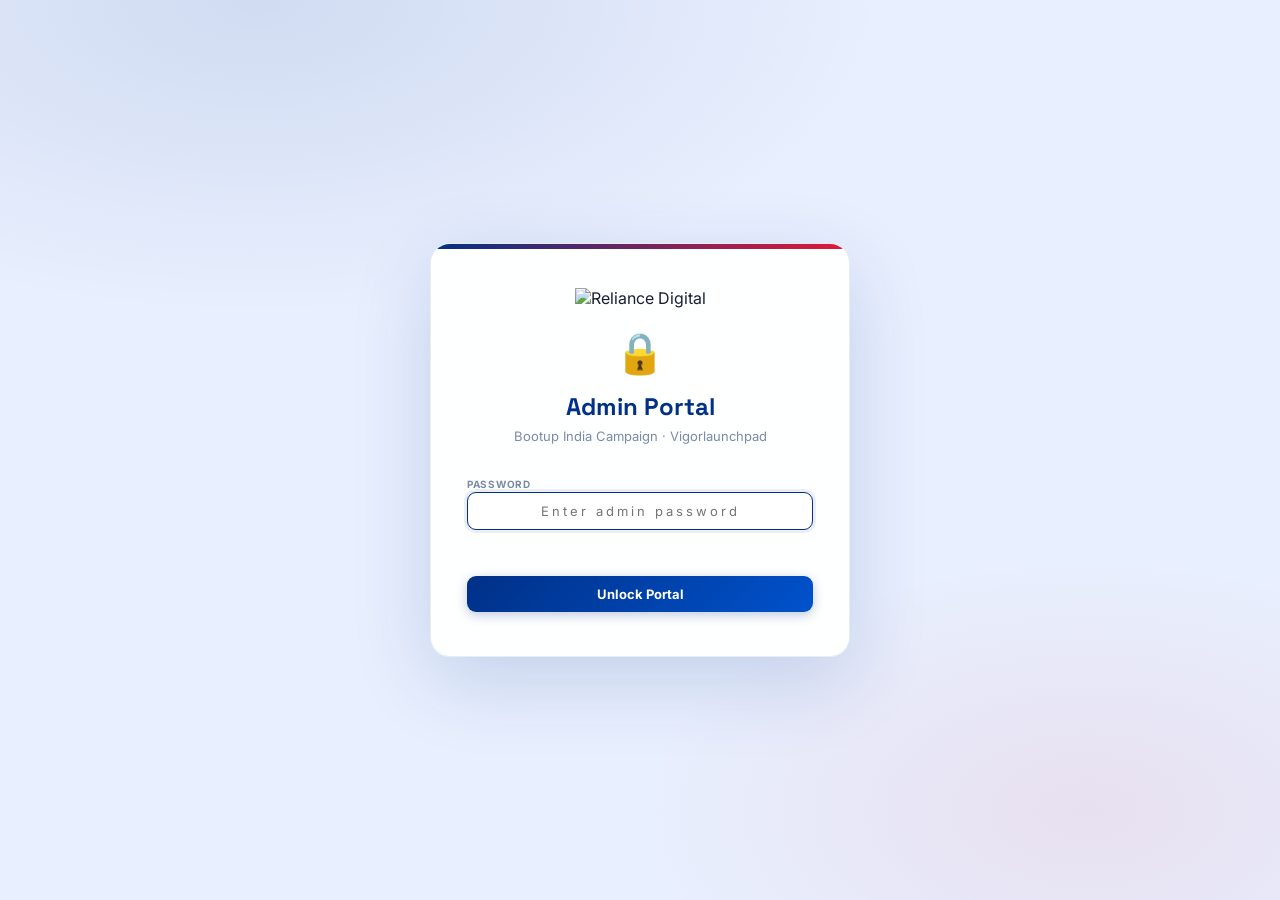
==== commit 7b1ba05c: "feat: admin dashboard v3 - sidebar nav, tabbed sections, modern SaaS layout" ====
--- a/admin.html
+++ b/admin.html
@@ -3,532 +3,575 @@
 <head>
   <meta charset="UTF-8" />
   <meta name="viewport" content="width=device-width, initial-scale=1.0" />
-  <title>Admin Portal — Bootup India Campaign</title>
-  <meta name="description" content="Admin portal for managing Bootup India campaign point entries and publishing updates to the leaderboard." />
+  <title>Admin Portal — Bootup India</title>
+  <meta name="description" content="Admin portal for Bootup India campaign — manage POCs, log tasks, and publish to leaderboard." />
   <link rel="stylesheet" href="css/admin.css" />
 </head>
 <body class="unauthorized">
 
-<!-- Scroll progress bar -->
-<div id="scroll-progress"></div>
-
-<!-- Custom cursor (desktop only) -->
-<div id="cursor-dot"></div>
-<div id="cursor-ring"></div>
-
-<!-- ══════════════ ADMIN LOGIN SCREEN ══════════════ -->
+<!-- ══════════ LOGIN SCREEN ══════════ -->
 <div class="login-screen" id="login-screen">
   <div class="login-card" id="login-card">
     <div class="login-brand-bar"></div>
+    <div class="login-logo-row">
+      <img src="https://res.cloudinary.com/dcztgvlfq/image/upload/v1780981956/reliance-digital-seeklogo_ap43wc.png" alt="Reliance Digital" class="login-brand-logo" />
+    </div>
     <div class="login-icon">🔒</div>
-    <h2 class="login-title">Admin Access Required</h2>
+    <h1 class="login-title">Admin Portal</h1>
     <p class="login-subtitle">Bootup India Campaign · Vigorlaunchpad</p>
-
     <form id="login-form" onsubmit="handleLogin(event)">
-      <div class="form-group" style="margin-bottom: 20px; text-align: left;">
-        <label class="form-label" for="login-password">Enter Admin Password</label>
-        <input type="password"
-               id="login-password"
-               class="form-input"
-               placeholder="••••••••"
-               style="text-align: center; font-size: 20px; letter-spacing: 3px;"
-               required />
+      <div class="login-field">
+        <label class="form-label" for="login-password">Password</label>
+        <input type="password" id="login-password" class="form-input login-input"
+               placeholder="Enter admin password" required />
       </div>
       <div id="login-error" class="login-error-msg"></div>
       <button type="submit" class="btn btn-primary btn-full" id="login-submit-btn">
-        🔓 Unlock Portal
+        Unlock Portal
       </button>
     </form>
   </div>
 </div>
 
-<!-- ══════════════ ADMIN HEADER ══════════════ -->
-<header class="admin-header" id="admin-header">
-  <div class="admin-logo">
-    <img src="https://res.cloudinary.com/dcztgvlfq/image/upload/v1780981956/reliance-digital-seeklogo_ap43wc.png"
-         alt="Reliance Digital Logo" class="admin-logo-img" />
-    <div class="admin-logo-divider"></div>
-    <img src="https://res.cloudinary.com/dcztgvlfq/image/upload/v1781072324/unnamed_jycnue.png"
-         alt="Vigorlaunchpad" class="admin-vigor-logo" />
-    <div class="admin-logo-divider"></div>
-    <div>
-      <div class="admin-logo-text">Bootup India · Admin Portal</div>
-      <div class="admin-logo-sub">Powered by Vigorlaunchpad</div>
-    </div>
-  </div>
-
-  <div class="admin-header-actions" id="admin-header-actions">
-    <div class="pending-indicator" id="pending-indicator-wrap">
-      <span id="header-pending-count">0 pending</span>
-      <div class="pending-count" id="header-pending-badge">0</div>
-    </div>
-    <a href="/leaderboard" class="view-leaderboard-btn" target="_blank" id="view-lb-btn">
-      🏆 Leaderboard ↗
-    </a>
-    <button onclick="handleLogout()" class="view-leaderboard-btn" id="logout-btn"
-            style="background:rgba(255,255,255,0.08); border-color:rgba(255,255,255,0.15)">
-      🔒 Log Out
-    </button>
-  </div>
-</header>
-
-<!-- ══════════════ ADMIN LAYOUT ══════════════ -->
-<div class="admin-layout" id="admin-layout">
-
-  <!-- ════ LEFT: MAIN PANEL ════ -->
-  <div class="admin-main" id="admin-main-panel">
-
-    <!-- ── Stats Overview ── -->
-    <div class="stats-overview" id="stats-overview">
-      <div class="stat-card" id="stat-card-total-pts">
-        <div class="stat-card-value" id="admin-stat-total-pts">0</div>
-        <div class="stat-card-label">Total Pts Live</div>
-      </div>
-      <div class="stat-card" id="stat-card-active-pocs">
-        <div class="stat-card-value" id="admin-stat-active-pocs">0</div>
-        <div class="stat-card-label">Active POCs</div>
-      </div>
-      <div class="stat-card" id="stat-card-total-pocs">
-        <div class="stat-card-value" id="admin-stat-total-pocs">48</div>
-        <div class="stat-card-label">Total POCs</div>
-      </div>
-      <div class="stat-card" id="stat-card-pending">
-        <div class="stat-card-value" id="admin-stat-pending" style="color:var(--orange)">0</div>
-        <div class="stat-card-label">In Queue</div>
-      </div>
-    </div>
-
-    <!-- ── Task Logger ── -->
-    <div class="admin-card" id="task-logger-card">
-      <div class="admin-section-title">
-        <div class="icon">➕</div>
-        Log a Task
-      </div>
-
-      <!-- Step 1: Select POC -->
-      <div style="margin-bottom:20px">
-        <div style="font-size:11px;font-weight:700;letter-spacing:1px;text-transform:uppercase;color:var(--text3);margin-bottom:8px">
-          Step 1 — Select POC
-        </div>
-        <div style="position:relative" id="search-wrap">
-          <span class="search-icon">🔍</span>
-          <input type="text"
-                 id="poc-search"
-                 class="search-input"
-                 placeholder="Search by name, college or city…"
-                 autocomplete="off" />
-          <div id="search-results" class="search-results"></div>
-        </div>
-
-        <!-- Selected POC card -->
-        <div class="selected-poc-card" id="selected-poc-card">
-          <div class="selected-poc-avatar" id="sel-poc-avatar">—</div>
-          <div class="selected-poc-details">
-            <div class="selected-poc-name" id="sel-poc-name">—</div>
-            <div class="selected-poc-college" id="sel-poc-college">—</div>
-            <div><span id="sel-poc-city" class="city-tag"></span></div>
-          </div>
-          <div style="text-align:right;flex-shrink:0">
-            <div class="selected-poc-points" id="sel-poc-points">0 <span>pts</span></div>
-            <div style="font-size:10px;color:var(--text3)">current</div>
-          </div>
-          <button class="clear-selection" onclick="clearSelection()" title="Clear selection">✕</button>
-        </div>
-      </div>
-
-      <!-- Step 2: Select Task -->
-      <div style="margin-bottom:20px">
-        <div style="font-size:11px;font-weight:700;letter-spacing:1px;text-transform:uppercase;color:var(--text3);margin-bottom:8px">
-          Step 2 — Select Task
-        </div>
-        <div class="category-tabs" id="category-tabs"></div>
-        <div class="tasks-grid" id="tasks-grid"></div>
-      </div>
-
-      <!-- Step 3: Quantity (for multiplier tasks) -->
-      <div id="qty-wrap" style="display:none;margin-bottom:20px;flex-direction:column;gap:8px">
-        <div style="font-size:11px;font-weight:700;letter-spacing:1px;text-transform:uppercase;color:var(--text3)">
-          Step 3 — Enter Quantity
-        </div>
-        <div class="form-row">
-          <div class="form-group">
-            <label class="form-label" for="qty-input">Quantity</label>
-            <input type="number" id="qty-input" class="form-input" value="1" min="1" max="999" />
-          </div>
-          <div class="form-group">
-            <label class="form-label" for="task-note">Note (optional)</label>
-            <input type="text" id="task-note" class="form-input" placeholder="e.g. Group names, details…" />
-          </div>
-        </div>
-      </div>
-
-      <!-- Note for non-multiplier tasks -->
-      <div id="note-wrap" style="margin-bottom:20px">
-        <div class="form-group">
-          <label class="form-label" for="task-note-single">Note (optional)</label>
-          <input type="text" id="task-note-single" class="form-input" placeholder="e.g. Post link, event name…" />
-        </div>
-      </div>
-
-      <!-- Points Preview -->
-      <div class="points-preview" id="points-preview-row">
+<!-- ══════════ APP SHELL ══════════ -->
+<div class="app-shell" id="app-shell">
+
+  <!-- ── LEFT SIDEBAR NAV ── -->
+  <aside class="nav-sidebar" id="nav-sidebar">
+
+    <!-- Brand -->
+    <div class="nav-brand" id="nav-brand">
+      <img src="https://res.cloudinary.com/dcztgvlfq/image/upload/v1780981956/reliance-digital-seeklogo_ap43wc.png"
+           alt="Reliance Digital" class="nav-brand-logo" />
+      <div class="nav-brand-divider"></div>
+      <div class="nav-brand-text">
+        <div class="nav-brand-title">Admin</div>
+        <div class="nav-brand-sub">Bootup India</div>
+      </div>
+    </div>
+
+    <!-- Nav items -->
+    <nav class="nav-menu" id="nav-menu">
+      <button class="nav-item active" data-section="dashboard" onclick="switchSection('dashboard')" id="nav-dashboard">
+        <span class="nav-item-icon">
+          <svg viewBox="0 0 20 20" fill="none" xmlns="http://www.w3.org/2000/svg">
+            <rect x="2" y="2" width="7" height="7" rx="1.5" fill="currentColor" opacity=".9"/>
+            <rect x="11" y="2" width="7" height="7" rx="1.5" fill="currentColor" opacity=".5"/>
+            <rect x="2" y="11" width="7" height="7" rx="1.5" fill="currentColor" opacity=".5"/>
+            <rect x="11" y="11" width="7" height="7" rx="1.5" fill="currentColor" opacity=".3"/>
+          </svg>
+        </span>
+        <span class="nav-item-label">Dashboard</span>
+      </button>
+
+      <button class="nav-item" data-section="pocs" onclick="switchSection('pocs')" id="nav-pocs">
+        <span class="nav-item-icon">
+          <svg viewBox="0 0 20 20" fill="none" xmlns="http://www.w3.org/2000/svg">
+            <circle cx="10" cy="7" r="3.5" fill="currentColor" opacity=".9"/>
+            <path d="M3 17c0-3.314 3.134-6 7-6s7 2.686 7 6" stroke="currentColor" stroke-width="2" stroke-linecap="round"/>
+          </svg>
+        </span>
+        <span class="nav-item-label">All POCs</span>
+        <span class="nav-badge" id="nav-badge-pocs">48</span>
+      </button>
+
+      <button class="nav-item" data-section="valorant" onclick="switchSection('valorant')" id="nav-valorant">
+        <span class="nav-item-icon">
+          <svg viewBox="0 0 20 20" fill="none" xmlns="http://www.w3.org/2000/svg">
+            <path d="M10 2L12.5 8H18L13.5 11.5L15.5 18L10 14.5L4.5 18L6.5 11.5L2 8H7.5L10 2Z" fill="currentColor" opacity=".9"/>
+          </svg>
+        </span>
+        <span class="nav-item-label">Valorant Reg.</span>
+        <span class="nav-badge nav-badge-red" id="nav-badge-valorant">—</span>
+      </button>
+
+      <button class="nav-item" data-section="stories" onclick="switchSection('stories')" id="nav-stories">
+        <span class="nav-item-icon">
+          <svg viewBox="0 0 20 20" fill="none" xmlns="http://www.w3.org/2000/svg">
+            <rect x="3" y="3" width="14" height="14" rx="2" stroke="currentColor" stroke-width="2"/>
+            <circle cx="10" cy="10" r="3" fill="currentColor" opacity=".9"/>
+          </svg>
+        </span>
+        <span class="nav-item-label">Stories</span>
+        <span class="nav-badge nav-badge-orange" id="nav-badge-stories">—</span>
+      </button>
+
+      <button class="nav-item" data-section="tasks" onclick="switchSection('tasks')" id="nav-tasks">
+        <span class="nav-item-icon">
+          <svg viewBox="0 0 20 20" fill="none" xmlns="http://www.w3.org/2000/svg">
+            <rect x="3" y="3" width="14" height="2" rx="1" fill="currentColor" opacity=".9"/>
+            <rect x="3" y="9" width="10" height="2" rx="1" fill="currentColor" opacity=".7"/>
+            <rect x="3" y="15" width="7" height="2" rx="1" fill="currentColor" opacity=".4"/>
+          </svg>
+        </span>
+        <span class="nav-item-label">Tasks</span>
+      </button>
+
+      <button class="nav-item" data-section="history" onclick="switchSection('history')" id="nav-history">
+        <span class="nav-item-icon">
+          <svg viewBox="0 0 20 20" fill="none" xmlns="http://www.w3.org/2000/svg">
+            <circle cx="10" cy="10" r="7" stroke="currentColor" stroke-width="2"/>
+            <path d="M10 6v4l3 2" stroke="currentColor" stroke-width="2" stroke-linecap="round"/>
+          </svg>
+        </span>
+        <span class="nav-item-label">History</span>
+      </button>
+    </nav>
+
+    <!-- Bottom actions -->
+    <div class="nav-footer" id="nav-footer">
+      <a href="/leaderboard" target="_blank" class="nav-footer-btn" id="nav-view-lb">
+        <span>🏆</span> View Leaderboard
+      </a>
+      <button onclick="handleLogout()" class="nav-footer-btn nav-footer-btn-ghost" id="nav-logout">
+        <span>🔒</span> Log Out
+      </button>
+    </div>
+  </aside>
+
+  <!-- ── MAIN AREA ── -->
+  <div class="main-area" id="main-area">
+
+    <!-- Top bar -->
+    <header class="top-bar" id="top-bar">
+      <!-- Mobile menu toggle -->
+      <button class="mobile-menu-btn" id="mobile-menu-btn" onclick="toggleMobileNav()">
+        <span></span><span></span><span></span>
+      </button>
+
+      <!-- Page title (updates with section) -->
+      <div class="top-bar-title" id="top-bar-title">
+        <span id="top-bar-icon">📊</span>
+        <span id="top-bar-label">Dashboard</span>
+      </div>
+
+      <!-- Right cluster -->
+      <div class="top-bar-right">
+        <div class="pending-pill" id="pending-indicator-wrap">
+          <div class="pending-pill-dot" id="header-pending-badge-dot"></div>
+          <span id="header-pending-count">0 pending</span>
+          <div class="pending-count" id="header-pending-badge">0</div>
+        </div>
+        <button class="icon-btn" title="Refresh" onclick="location.reload()" id="refresh-btn">
+          <svg width="16" height="16" viewBox="0 0 20 20" fill="none">
+            <path d="M17 10A7 7 0 1 1 3.93 6" stroke="currentColor" stroke-width="2" stroke-linecap="round"/>
+            <path d="M3 3v4h4" stroke="currentColor" stroke-width="2" stroke-linecap="round" stroke-linejoin="round"/>
+          </svg>
+        </button>
+      </div>
+    </header>
+
+    <!-- ══ SECTION: DASHBOARD ══ -->
+    <section class="content-section active" id="section-dashboard">
+
+      <!-- KPI row -->
+      <div class="kpi-grid" id="stats-overview">
+        <div class="kpi-card" id="stat-card-total-pts">
+          <div class="kpi-card-icon kpi-icon-blue">
+            <svg width="18" height="18" viewBox="0 0 20 20" fill="currentColor">
+              <path d="M10 1L13 7H19L14 11L16 17L10 13.5L4 17L6 11L1 7H7L10 1Z"/>
+            </svg>
+          </div>
+          <div class="kpi-card-body">
+            <div class="kpi-value" id="admin-stat-total-pts">0</div>
+            <div class="kpi-label">Total Points Live</div>
+          </div>
+          <div class="kpi-trend kpi-trend-up">↑ Live</div>
+        </div>
+
+        <div class="kpi-card" id="stat-card-active-pocs">
+          <div class="kpi-card-icon kpi-icon-green">
+            <svg width="18" height="18" viewBox="0 0 20 20" fill="currentColor">
+              <circle cx="10" cy="7" r="3.5"/>
+              <path d="M3 17c0-3.314 3.134-6 7-6s7 2.686 7 6" stroke="currentColor" stroke-width="2" stroke-linecap="round" fill="none"/>
+            </svg>
+          </div>
+          <div class="kpi-card-body">
+            <div class="kpi-value" id="admin-stat-active-pocs">0</div>
+            <div class="kpi-label">Active POCs</div>
+          </div>
+          <div class="kpi-trend kpi-trend-up">↑ Active</div>
+        </div>
+
+        <div class="kpi-card" id="stat-card-total-pocs">
+          <div class="kpi-card-icon kpi-icon-blue">
+            <svg width="18" height="18" viewBox="0 0 20 20" fill="currentColor">
+              <path d="M7 9A3 3 0 1 0 7 3a3 3 0 0 0 0 6zM1 17c0-3.314 2.686-5 6-5 .37 0 .733.03 1.085.086M13 9a3 3 0 1 0 0-6 3 3 0 0 0 0 6zM19 17c0-3.314-2.686-5-6-5-3.314 0-6 1.686-6 5"/>
+            </svg>
+          </div>
+          <div class="kpi-card-body">
+            <div class="kpi-value" id="admin-stat-total-pocs">48</div>
+            <div class="kpi-label">Total POCs</div>
+          </div>
+        </div>
+
+        <div class="kpi-card" id="stat-card-pending">
+          <div class="kpi-card-icon kpi-icon-orange">
+            <svg width="18" height="18" viewBox="0 0 20 20" fill="currentColor">
+              <circle cx="10" cy="10" r="8" opacity=".2"/>
+              <path d="M10 6v4l3 2" stroke="currentColor" stroke-width="2" stroke-linecap="round" fill="none"/>
+              <circle cx="10" cy="10" r="8" stroke="currentColor" stroke-width="2" fill="none"/>
+            </svg>
+          </div>
+          <div class="kpi-card-body">
+            <div class="kpi-value" id="admin-stat-pending" style="color:var(--orange)">0</div>
+            <div class="kpi-label">In Queue</div>
+          </div>
+        </div>
+      </div>
+
+      <!-- Two column: Log task + Quick ref -->
+      <div class="dashboard-grid">
+
+        <!-- Log a Task card -->
+        <div class="panel" id="task-logger-card">
+          <div class="panel-header">
+            <div class="panel-header-icon">➕</div>
+            <div class="panel-header-text">
+              <div class="panel-title">Log a Task</div>
+              <div class="panel-subtitle">Award points to a POC</div>
+            </div>
+          </div>
+
+          <!-- Step 1 -->
+          <div class="step-block">
+            <div class="step-label"><span class="step-num">1</span> Select POC</div>
+            <div style="position:relative" id="search-wrap">
+              <span class="search-icon">
+                <svg width="14" height="14" viewBox="0 0 20 20" fill="currentColor" opacity=".5">
+                  <circle cx="8.5" cy="8.5" r="5.5" stroke="currentColor" stroke-width="2" fill="none"/>
+                  <path d="M14 14l4 4" stroke="currentColor" stroke-width="2" stroke-linecap="round"/>
+                </svg>
+              </span>
+              <input type="text" id="poc-search" class="search-input"
+                     placeholder="Search name, college or city…" autocomplete="off" />
+              <div id="search-results" class="search-results"></div>
+            </div>
+            <div class="selected-poc-card" id="selected-poc-card">
+              <div class="selected-poc-avatar" id="sel-poc-avatar">—</div>
+              <div class="selected-poc-details">
+                <div class="selected-poc-name" id="sel-poc-name">—</div>
+                <div class="selected-poc-college" id="sel-poc-college">—</div>
+                <div><span id="sel-poc-city" class="city-tag"></span></div>
+              </div>
+              <div style="text-align:right;flex-shrink:0">
+                <div class="selected-poc-points" id="sel-poc-points">0 <span>pts</span></div>
+                <div style="font-size:10px;color:var(--text3)">current</div>
+              </div>
+              <button class="clear-selection" onclick="clearSelection()" title="Clear">✕</button>
+            </div>
+          </div>
+
+          <!-- Step 2 -->
+          <div class="step-block">
+            <div class="step-label"><span class="step-num">2</span> Select Task</div>
+            <div class="category-tabs" id="category-tabs"></div>
+            <div class="tasks-grid" id="tasks-grid"></div>
+          </div>
+
+          <!-- Step 3 -->
+          <div id="qty-wrap" style="display:none;flex-direction:column;gap:8px" class="step-block">
+            <div class="step-label"><span class="step-num">3</span> Quantity</div>
+            <div class="form-row">
+              <div class="form-group">
+                <label class="form-label" for="qty-input">Qty</label>
+                <input type="number" id="qty-input" class="form-input" value="1" min="1" max="999" />
+              </div>
+              <div class="form-group">
+                <label class="form-label" for="task-note">Note (optional)</label>
+                <input type="text" id="task-note" class="form-input" placeholder="Details…" />
+              </div>
+            </div>
+          </div>
+
+          <div id="note-wrap" class="step-block" style="padding-top:0">
+            <div class="form-group">
+              <label class="form-label" for="task-note-single">Note (optional)</label>
+              <input type="text" id="task-note-single" class="form-input" placeholder="e.g. Post link, event name…" />
+            </div>
+          </div>
+
+          <!-- Preview + CTA -->
+          <div class="points-preview" id="points-preview-row">
+            <div>
+              <div class="points-preview-label">Points to award</div>
+              <div style="font-size:11px;color:var(--text3);margin-top:2px" id="preview-task-name">Select a task above</div>
+            </div>
+            <div class="points-preview-value" id="points-preview-value">— pts</div>
+          </div>
+          <button class="btn btn-primary btn-full" onclick="addToQueue()" id="add-to-queue-btn">
+            ➕ Add to Queue
+          </button>
+        </div>
+
+        <!-- Right column: Publish + Queue + Ref -->
+        <div class="dashboard-right-col" id="dashboard-right-col">
+
+          <!-- Publish card -->
+          <div class="publish-card" id="publish-section">
+            <div class="publish-glow"></div>
+            <div class="publish-card-inner">
+              <div class="publish-title">🚀 Publish to Leaderboard</div>
+              <div class="publish-desc">Push all queued points live to the public leaderboard.</div>
+              <button class="btn btn-publish btn-full" id="publish-btn" onclick="publishUpdate()">
+                ✅ Publish Update Now
+              </button>
+              <div style="font-size:10px;color:rgba(255,255,255,0.35);margin-top:8px">
+                Typically done daily at 8:00 PM IST
+              </div>
+            </div>
+          </div>
+
+          <!-- Task Submissions -->
+          <div class="panel" id="task-submissions-card" style="margin-bottom:16px">
+            <div class="panel-header">
+              <div class="panel-header-icon">📥</div>
+              <div class="panel-header-text">
+                <div class="panel-title">Task Submissions</div>
+              </div>
+              <span id="pending-sub-count" class="count-badge count-badge-red">0</span>
+            </div>
+            <div id="task-submissions-list">
+              <div class="loading-state">Loading submissions…</div>
+            </div>
+          </div>
+
+          <!-- Pending Queue -->
+          <div class="panel" id="pending-queue-section">
+            <div class="panel-header">
+              <div class="panel-header-icon">⏳</div>
+              <div class="panel-header-text">
+                <div class="panel-title">Pending Queue</div>
+              </div>
+              <span id="queue-total-pts" style="font-size:12px;color:var(--red);font-weight:700;margin-left:auto"></span>
+            </div>
+            <div id="pending-queue"></div>
+          </div>
+
+        </div>
+      </div>
+    </section>
+
+    <!-- ══ SECTION: POCs ══ -->
+    <section class="content-section" id="section-pocs">
+      <div class="section-page-header">
         <div>
-          <div class="points-preview-label">Points to be awarded</div>
-          <div style="font-size:11px;color:var(--text3);margin-top:2px" id="preview-task-name">Select a task above</div>
-        </div>
-        <div class="points-preview-value" id="points-preview-value">— pts</div>
-      </div>
-
-      <!-- Add to Queue Button -->
-      <button class="btn btn-primary btn-full" onclick="addToQueue()" id="add-to-queue-btn">
-        ➕ Add to Queue
-      </button>
-    </div>
-
-    <!-- ── Full POC Table ── -->
-    <div class="admin-card" id="all-pocs-card">
-      <div class="admin-section-title">
-        <div class="icon">👥</div>
-        All POCs
-        <button class="btn btn-primary"
-                style="margin-left:auto;padding:6px 14px;font-size:12px"
-                onclick="openAddPOCModal()"
-                id="add-poc-trigger-btn">
-          + Add POC
-        </button>
-      </div>
-
-      <!-- Filter tabs -->
-      <div style="display:flex;gap:8px;margin-bottom:16px;flex-wrap:wrap" id="poc-city-filter-row">
-        <button class="category-tab active poc-filter-btn" data-city="All" onclick="filterPOCTable('All')" id="poc-filter-all">All Cities</button>
-        <button class="category-tab poc-filter-btn" data-city="Mumbai" onclick="filterPOCTable('Mumbai')" id="poc-filter-mumbai">🏙️ Mumbai</button>
-        <button class="category-tab poc-filter-btn" data-city="Pune" onclick="filterPOCTable('Pune')" id="poc-filter-pune">🌸 Pune</button>
-        <button class="category-tab poc-filter-btn" data-city="Aurangabad" onclick="filterPOCTable('Aurangabad')" id="poc-filter-aurangabad">🕌 Aurangabad</button>
-      </div>
-
-      <div class="table-scroll">
-        <div class="poc-table-wrap" id="poc-table-outer">
-          <div class="poc-table-header poc-table-header--ext" id="poc-table-header-row">
-            <div>POC</div>
-            <div class="col-city">City</div>
-            <div>Points</div>
-            <div>Action</div>
-            <div>Link</div>
-          </div>
-          <div id="poc-table-body">
-            <!-- Rendered by JS -->
-          </div>
-        </div>
-      </div>
-    </div>
-
-    <!-- ── Valorant Registrations ── -->
-    <div class="admin-card" id="registrations-card">
-      <div class="admin-section-title">
-        <div class="icon">📝</div>
-        Valorant Registrations
-        <span id="reg-live-badge"
-              style="font-size:10px;background:var(--green-pale);color:var(--green);border:1px solid rgba(0,134,90,0.20);border-radius:var(--radius-pill);padding:3px 10px;font-weight:700;letter-spacing:0.5px">
-          ● LIVE
-        </span>
-        <div style="display:flex;gap:8px;margin-left:auto;flex-wrap:wrap">
-          <a id="open-sheet-btn"
-             href="https://docs.google.com/spreadsheets"
-             target="_blank"
-             class="btn btn-green-soft"
-             title="Open live Google Sheet">
-            📊 Open Sheet ↗
-          </a>
-          <button class="btn btn-primary"
-                  id="export-csv-btn"
-                  style="padding:6px 13px;font-size:12px;display:flex;align-items:center;gap:5px"
-                  onclick="exportRegistrationsCSV()">
-            📥 Export CSV
-          </button>
-        </div>
-      </div>
-
-      <!-- Google Sheet sync status strip -->
+          <h2 class="section-page-title">All POCs</h2>
+          <p class="section-page-sub">Manage and monitor all Point of Contact members</p>
+        </div>
+        <button class="btn btn-primary" onclick="openAddPOCModal()" id="add-poc-trigger-btn">+ Add POC</button>
+      </div>
+
+      <div class="panel" id="all-pocs-card">
+        <!-- Filter tabs -->
+        <div class="filter-row" id="poc-city-filter-row">
+          <button class="filter-tab active poc-filter-btn" data-city="All" onclick="filterPOCTable('All')" id="poc-filter-all">All Cities</button>
+          <button class="filter-tab poc-filter-btn" data-city="Mumbai" onclick="filterPOCTable('Mumbai')" id="poc-filter-mumbai">🏙️ Mumbai</button>
+          <button class="filter-tab poc-filter-btn" data-city="Pune" onclick="filterPOCTable('Pune')" id="poc-filter-pune">🌸 Pune</button>
+          <button class="filter-tab poc-filter-btn" data-city="Aurangabad" onclick="filterPOCTable('Aurangabad')" id="poc-filter-aurangabad">🕌 Aurangabad</button>
+        </div>
+        <div class="table-scroll" id="poc-table-scroll">
+          <div class="poc-table-wrap" id="poc-table-outer">
+            <div class="poc-table-header poc-table-header--ext" id="poc-table-header-row">
+              <div>POC</div>
+              <div class="col-city">City</div>
+              <div>Points</div>
+              <div>Action</div>
+              <div>Link</div>
+            </div>
+            <div id="poc-table-body"></div>
+          </div>
+        </div>
+      </div>
+    </section>
+
+    <!-- ══ SECTION: VALORANT ══ -->
+    <section class="content-section" id="section-valorant">
+      <div class="section-page-header">
+        <div>
+          <h2 class="section-page-title">Valorant Registrations</h2>
+          <p class="section-page-sub">All student challenge sign-ups — synced live to Google Sheet</p>
+        </div>
+        <div style="display:flex;gap:10px;align-items:center;flex-wrap:wrap">
+          <a id="open-sheet-btn" href="https://docs.google.com/spreadsheets" target="_blank"
+             class="btn btn-green-soft">📊 Open Sheet ↗</a>
+          <button class="btn btn-primary" id="export-csv-btn"
+                  style="display:flex;align-items:center;gap:6px"
+                  onclick="exportRegistrationsCSV()">📥 Export CSV</button>
+        </div>
+      </div>
+
+      <!-- Sheet sync strip -->
       <div class="sheet-sync-strip" id="sheet-sync-strip">
         <div class="sheet-sync-dot"></div>
         <span class="sheet-sync-label">Connected to Google Sheet</span>
-        <button class="btn btn-green-soft"
-                onclick="syncAllToSheet()"
-                id="sync-all-sheet-btn"
-                style="padding:4px 10px;font-size:11px">
-          ↑ Sync All
-        </button>
+        <button class="btn btn-green-soft" onclick="syncAllToSheet()" id="sync-all-sheet-btn"
+                style="padding:4px 12px;font-size:11px">↑ Sync All</button>
         <span class="sheet-sync-time" id="sheet-last-sync">—</span>
       </div>
 
       <!-- KPI pills -->
       <div class="reg-kpi-row" id="reg-kpi-row">
-        <div class="reg-kpi-pill">
-          <span class="reg-kpi-num" id="reg-kpi-total">—</span>
-          <span class="reg-kpi-lbl">Total</span>
-        </div>
-        <div class="reg-kpi-pill" style="--kpi-color:var(--blue)">
-          <span class="reg-kpi-num" id="reg-kpi-mumbai">—</span>
-          <span class="reg-kpi-lbl">Mumbai</span>
-        </div>
-        <div class="reg-kpi-pill" style="--kpi-color:var(--red)">
-          <span class="reg-kpi-num" id="reg-kpi-pune">—</span>
-          <span class="reg-kpi-lbl">Pune</span>
-        </div>
-        <div class="reg-kpi-pill" style="--kpi-color:var(--green)">
-          <span class="reg-kpi-num" id="reg-kpi-aurangabad">—</span>
-          <span class="reg-kpi-lbl">Aurangabad</span>
-        </div>
-      </div>
-
-      <!-- City filter -->
-      <div style="display:flex;gap:8px;margin-bottom:14px;flex-wrap:wrap" id="reg-city-filter-row">
-        <button class="category-tab active reg-filter-btn" data-city="All" onclick="filterRegistrations('All')" id="reg-filter-all">All</button>
-        <button class="category-tab reg-filter-btn" data-city="Mumbai" onclick="filterRegistrations('Mumbai')" id="reg-filter-mumbai">🏙️ Mumbai</button>
-        <button class="category-tab reg-filter-btn" data-city="Pune" onclick="filterRegistrations('Pune')" id="reg-filter-pune">🌸 Pune</button>
-        <button class="category-tab reg-filter-btn" data-city="Aurangabad" onclick="filterRegistrations('Aurangabad')" id="reg-filter-aurangabad">🕌 Aurangabad</button>
-      </div>
-
-      <!-- Table (with horizontal scroll) -->
-      <div class="table-scroll" id="reg-table-scroll">
-        <div class="reg-table-wrap" id="reg-table-outer">
-          <div class="reg-table-header" id="reg-table-header-row">
-            <div>Student</div>
-            <div>Mobile</div>
-            <div>College</div>
-            <div>Store</div>
-            <div>Rank</div>
-            <div>POC</div>
-            <div>Date</div>
-          </div>
-          <div id="reg-table-body">
-            <div style="text-align:center;padding:32px;color:var(--text3);font-size:13px">
-              <div class="skeleton" style="height:14px;width:60%;margin:0 auto 10px"></div>
-              <div class="skeleton" style="height:14px;width:40%;margin:0 auto"></div>
-            </div>
-          </div>
-        </div>
-      </div>
-    </div>
-
-    <!-- ── Story Submissions ── -->
-    <div class="admin-card" id="story-submissions-card">
-      <div class="admin-section-title">
-        <div class="icon">📸</div>
-        Story Submissions
-        <a href="/story-submit.html" target="_blank"
-           class="btn btn-primary"
-           style="margin-left:auto;padding:6px 14px;font-size:12px;text-decoration:none;display:inline-flex;align-items:center;gap:5px;"
-           id="share-story-link-btn">
-          🔗 Share Link ↗
-        </a>
-      </div>
-
-      <!-- KPI pills -->
-      <div class="reg-kpi-row" id="ss-kpi-row" style="margin-bottom:16px">
-        <div class="reg-kpi-pill">
-          <span class="reg-kpi-num" id="ss-kpi-total">—</span>
-          <span class="reg-kpi-lbl">Total</span>
-        </div>
-        <div class="reg-kpi-pill" style="--kpi-color:var(--blue)">
-          <span class="reg-kpi-num" id="ss-kpi-story">—</span>
-          <span class="reg-kpi-lbl">Story Done</span>
-        </div>
-        <div class="reg-kpi-pill" style="--kpi-color:var(--orange)">
-          <span class="reg-kpi-num" id="ss-kpi-views">—</span>
-          <span class="reg-kpi-lbl">Views Done</span>
-        </div>
-        <div class="reg-kpi-pill" style="--kpi-color:var(--green)">
-          <span class="reg-kpi-num" id="ss-kpi-verified">—</span>
-          <span class="reg-kpi-lbl">Verified</span>
-        </div>
-      </div>
-
-      <!-- Status filter tabs -->
-      <div style="display:flex;gap:8px;margin-bottom:14px;flex-wrap:wrap" id="ss-filter-row">
-        <button class="category-tab active ss-filter-btn" data-status="All"            onclick="filterStorySubmissions('All')" id="ss-filter-all">All</button>
-        <button class="category-tab ss-filter-btn" data-status="story_submitted"       onclick="filterStorySubmissions('story_submitted')" id="ss-filter-story">📸 Story Done</button>
-        <button class="category-tab ss-filter-btn" data-status="views_submitted"       onclick="filterStorySubmissions('views_submitted')" id="ss-filter-views">👁️ Views Done</button>
-        <button class="category-tab ss-filter-btn" data-status="verified"              onclick="filterStorySubmissions('verified')" id="ss-filter-verified">✅ Verified</button>
-        <button class="category-tab ss-filter-btn" data-status="rejected"              onclick="filterStorySubmissions('rejected')" id="ss-filter-rejected">❌ Rejected</button>
-      </div>
-
-      <!-- Table (with horizontal scroll) -->
-      <div class="table-scroll" id="ss-table-scroll">
-        <div class="poc-table-wrap" id="ss-table-outer">
-          <div class="ss-table-header" id="ss-table-header-row">
-            <div>Student</div>
-            <div>Referred by POC</div>
-            <div>Story</div>
-            <div>Views</div>
-            <div>Status</div>
-            <div>Date</div>
-            <div>Actions</div>
-          </div>
-          <div id="ss-table-body">
-            <div style="text-align:center;padding:24px;color:var(--text3);font-size:13px">Loading submissions…</div>
-          </div>
-        </div>
-      </div>
-    </div>
-
-    <!-- ── Task Management ── -->
-    <div class="admin-card" id="task-management-card">
-      <div class="admin-section-title">
-        <div class="icon">📋</div>
-        Task Management
-        <button class="btn btn-primary"
-                style="margin-left:auto;padding:6px 14px;font-size:12px"
-                onclick="toggleCreateTaskForm()"
-                id="create-task-trigger-btn">
-          + Create Task
-        </button>
+        <div class="reg-kpi-pill"><span class="reg-kpi-num" id="reg-kpi-total">—</span><span class="reg-kpi-lbl">Total</span></div>
+        <div class="reg-kpi-pill" style="--kpi-color:var(--blue)"><span class="reg-kpi-num" id="reg-kpi-mumbai">—</span><span class="reg-kpi-lbl">Mumbai</span></div>
+        <div class="reg-kpi-pill" style="--kpi-color:var(--red)"><span class="reg-kpi-num" id="reg-kpi-pune">—</span><span class="reg-kpi-lbl">Pune</span></div>
+        <div class="reg-kpi-pill" style="--kpi-color:var(--green)"><span class="reg-kpi-num" id="reg-kpi-aurangabad">—</span><span class="reg-kpi-lbl">Aurangabad</span></div>
+      </div>
+
+      <div class="panel" id="registrations-card">
+        <div class="filter-row" id="reg-city-filter-row">
+          <button class="filter-tab active reg-filter-btn" data-city="All" onclick="filterRegistrations('All')" id="reg-filter-all">All</button>
+          <button class="filter-tab reg-filter-btn" data-city="Mumbai" onclick="filterRegistrations('Mumbai')" id="reg-filter-mumbai">🏙️ Mumbai</button>
+          <button class="filter-tab reg-filter-btn" data-city="Pune" onclick="filterRegistrations('Pune')" id="reg-filter-pune">🌸 Pune</button>
+          <button class="filter-tab reg-filter-btn" data-city="Aurangabad" onclick="filterRegistrations('Aurangabad')" id="reg-filter-aurangabad">🕌 Aurangabad</button>
+        </div>
+        <div class="table-scroll" id="reg-table-scroll">
+          <div class="reg-table-wrap" id="reg-table-outer">
+            <div class="reg-table-header" id="reg-table-header-row">
+              <div>Student</div><div>Mobile</div><div>College</div>
+              <div>Store</div><div>Rank</div><div>POC</div><div>Date</div>
+            </div>
+            <div id="reg-table-body">
+              <div class="loading-state">Loading registrations…</div>
+            </div>
+          </div>
+        </div>
+      </div>
+    </section>
+
+    <!-- ══ SECTION: STORIES ══ -->
+    <section class="content-section" id="section-stories">
+      <div class="section-page-header">
+        <div>
+          <h2 class="section-page-title">Story Submissions</h2>
+          <p class="section-page-sub">Review and verify student Instagram story submissions</p>
+        </div>
+        <a href="/story-submit.html" target="_blank" class="btn btn-primary"
+           style="text-decoration:none" id="share-story-link-btn">🔗 Share Form ↗</a>
+      </div>
+
+      <!-- KPI -->
+      <div class="reg-kpi-row" id="ss-kpi-row">
+        <div class="reg-kpi-pill"><span class="reg-kpi-num" id="ss-kpi-total">—</span><span class="reg-kpi-lbl">Total</span></div>
+        <div class="reg-kpi-pill" style="--kpi-color:var(--blue)"><span class="reg-kpi-num" id="ss-kpi-story">—</span><span class="reg-kpi-lbl">Story Done</span></div>
+        <div class="reg-kpi-pill" style="--kpi-color:var(--orange)"><span class="reg-kpi-num" id="ss-kpi-views">—</span><span class="reg-kpi-lbl">Views Done</span></div>
+        <div class="reg-kpi-pill" style="--kpi-color:var(--green)"><span class="reg-kpi-num" id="ss-kpi-verified">—</span><span class="reg-kpi-lbl">Verified</span></div>
+      </div>
+
+      <div class="panel" id="story-submissions-card">
+        <div class="filter-row" id="ss-filter-row">
+          <button class="filter-tab active ss-filter-btn" data-status="All"           onclick="filterStorySubmissions('All')" id="ss-filter-all">All</button>
+          <button class="filter-tab ss-filter-btn" data-status="story_submitted"      onclick="filterStorySubmissions('story_submitted')" id="ss-filter-story">📸 Story Done</button>
+          <button class="filter-tab ss-filter-btn" data-status="views_submitted"      onclick="filterStorySubmissions('views_submitted')" id="ss-filter-views">👁️ Views Done</button>
+          <button class="filter-tab ss-filter-btn" data-status="verified"             onclick="filterStorySubmissions('verified')" id="ss-filter-verified">✅ Verified</button>
+          <button class="filter-tab ss-filter-btn" data-status="rejected"             onclick="filterStorySubmissions('rejected')" id="ss-filter-rejected">❌ Rejected</button>
+        </div>
+        <div class="table-scroll" id="ss-table-scroll">
+          <div class="poc-table-wrap" id="ss-table-outer">
+            <div class="ss-table-header" id="ss-table-header-row">
+              <div>Student</div><div>Referred by</div><div>Story</div>
+              <div>Views</div><div>Status</div><div>Date</div><div>Actions</div>
+            </div>
+            <div id="ss-table-body">
+              <div class="loading-state">Loading submissions…</div>
+            </div>
+          </div>
+        </div>
+      </div>
+    </section>
+
+    <!-- ══ SECTION: TASKS ══ -->
+    <section class="content-section" id="section-tasks">
+      <div class="section-page-header">
+        <div>
+          <h2 class="section-page-title">Task Management</h2>
+          <p class="section-page-sub">Create and manage campaign tasks for POCs</p>
+        </div>
+        <button class="btn btn-primary" onclick="toggleCreateTaskForm()" id="create-task-trigger-btn">+ Create Task</button>
       </div>
 
       <!-- Create Task Form -->
-      <div id="create-task-form"
-           style="display:none;background:var(--bg2);border-radius:var(--radius-sm);padding:20px;margin-bottom:20px;border:1.5px solid var(--border)">
-        <div style="font-size:13px;font-weight:700;color:var(--text);margin-bottom:14px">New Task</div>
-        <div class="form-row">
-          <div class="form-group">
-            <label class="form-label" for="ntask-title">Task Title</label>
-            <input type="text" id="ntask-title" class="form-input" placeholder="e.g. Post a Story with #BootupIndia" />
-          </div>
-          <div class="form-group">
-            <label class="form-label" for="ntask-type">Task Type</label>
-            <select id="ntask-type" class="form-input">
-              <option value="story_screenshot">📸 Story Screenshot</option>
-              <option value="store_visit">🏪 Store Visit</option>
-              <option value="reel_link">🎬 Reel Link</option>
-            </select>
-          </div>
-        </div>
-        <div class="form-group" style="margin-bottom:14px">
-          <label class="form-label" for="ntask-desc">Description (shown to POCs)</label>
-          <input type="text" id="ntask-desc" class="form-input" placeholder="e.g. Upload a story screenshot tagging @reliancedigital" />
-        </div>
-        <div class="form-row">
-          <div class="form-group">
-            <label class="form-label" for="ntask-pts">Points Awarded</label>
-            <input type="number" id="ntask-pts" class="form-input" value="50" min="1" />
-          </div>
-          <div class="form-group">
-            <label class="form-label" for="ntask-deadline">Deadline (optional)</label>
-            <input type="datetime-local" id="ntask-deadline" class="form-input" />
-          </div>
-        </div>
-        <div style="display:flex;align-items:center;gap:16px;margin-bottom:14px;flex-wrap:wrap">
-          <label style="display:flex;align-items:center;gap:8px;cursor:pointer;font-size:13px;color:var(--text2)" for="ntask-live">
-            <input type="checkbox" id="ntask-live" style="width:16px;height:16px;accent-color:var(--green)" />
-            Make live immediately
-          </label>
-          <label style="display:flex;align-items:center;gap:8px;cursor:pointer;font-size:13px;color:var(--text2)" for="ntask-late-penalty"
-                 title="After deadline, submissions still accepted but earn only 50% of the points">
-            <input type="checkbox" id="ntask-late-penalty" style="width:16px;height:16px;accent-color:var(--orange)" />
-            ⏰ Late = 50% points
-          </label>
-        </div>
-        <div style="display:flex;gap:10px;flex-wrap:wrap">
-          <button class="btn btn-primary" onclick="createTask()" id="create-task-submit-btn">Create Task</button>
-          <button class="btn btn-ghost" onclick="toggleCreateTaskForm()" id="create-task-cancel-btn">Cancel</button>
-        </div>
-        <div id="create-task-msg" style="font-size:12px;margin-top:8px"></div>
-      </div>
-
-      <!-- Task List -->
-      <div id="admin-tasks-list">
-        <div style="text-align:center;padding:20px;color:var(--text3);font-size:13px">Loading tasks...</div>
-      </div>
-    </div>
-
-    <!-- ── Audit History ── -->
-    <div class="admin-card" id="activity-history-card">
-      <div class="admin-section-title">
-        <div class="icon">📜</div>
-        Activity History
-      </div>
-      <div class="history-log" id="history-log">
-        <!-- Rendered by JS -->
-      </div>
-    </div>
-
-  </div><!-- /admin-main -->
-
-  <!-- ════ RIGHT: SIDEBAR ════ -->
-  <div class="admin-sidebar" id="admin-sidebar-panel">
-
-    <!-- Publish Section -->
-    <div class="publish-section" id="publish-section">
-      <div class="publish-title">🚀 Publish to Leaderboard</div>
-      <div class="publish-desc">
-        Review queued tasks below, then publish to push all changes live to the public leaderboard.
-      </div>
-      <button class="btn btn-publish btn-full" id="publish-btn" onclick="publishUpdate()">
-        ✅ Publish Update Now
-      </button>
-      <div style="font-size:10px;color:var(--text3);margin-top:10px">
-        Typically done daily at 8:00 PM IST
-      </div>
-    </div>
-
-    <!-- Task Submissions Review -->
-    <div class="admin-card" id="task-submissions-card" style="margin-bottom:20px">
-      <div class="admin-section-title" style="font-size:15px">
-        <div class="icon">📥</div>
-        Task Submissions
-        <span id="pending-sub-count"
-              style="font-size:11px;background:var(--red);color:#fff;padding:2px 8px;border-radius:var(--radius-pill);margin-left:auto">
-          0
-        </span>
-      </div>
-      <div id="task-submissions-list">
-        <div style="font-size:12px;color:var(--text3);text-align:center;padding:16px">Loading submissions...</div>
-      </div>
-    </div>
-
-    <!-- Pending Queue -->
-    <div style="margin-bottom:20px" id="pending-queue-section">
-      <div class="admin-section-title" style="font-size:15px">
-        <div class="icon">⏳</div>
-        Pending Queue
-        <span id="queue-total-pts" style="font-size:12px;color:var(--red);margin-left:auto;font-weight:600"></span>
-      </div>
-      <div id="pending-queue">
-        <!-- Rendered by JS -->
-      </div>
-    </div>
-
-    <!-- Quick Reference -->
-    <div class="admin-card" id="point-reference-card">
-      <div class="admin-section-title" style="font-size:14px">
-        <div class="icon">💡</div>
-        Point Reference
-      </div>
-      <div>
-        <div class="point-ref-section">Instagram</div>
-        <div class="point-ref-row"><span>📸 Story + tag</span><span class="point-ref-val">10 pts</span></div>
-        <div class="point-ref-row"><span>🔥 Engagement bonus</span><span class="point-ref-val">+20 pts</span></div>
-        <div class="point-ref-section">WhatsApp</div>
-        <div class="point-ref-row"><span>💬 Per group share</span><span class="point-ref-val">5 pts</span></div>
-        <div class="point-ref-section">Events</div>
-        <div class="point-ref-row"><span>🎓 12 June Seminar</span><span class="point-ref-val">10 pts</span></div>
-        <div class="point-ref-row"><span>📢 12 June Orientation</span><span class="point-ref-val">10 pts</span></div>
-        <div class="point-ref-row"><span>🎯 Webinar attendee</span><span class="point-ref-val">15 pts</span></div>
-        <div class="point-ref-row"><span>🤖 AI Webinar student</span><span class="point-ref-val">3 pts</span></div>
-        <div class="point-ref-section">Store</div>
-        <div class="point-ref-row"><span>🏪 Store visit</span><span class="point-ref-val">3 pts</span></div>
-        <div class="point-ref-row"><span>🇮🇳 15 Aug visit</span><span class="point-ref-val">5 pts</span></div>
-        <div class="point-ref-section">Bonus</div>
-        <div class="point-ref-row"><span>🏆 Weekly top</span><span class="point-ref-val gold">+50 pts</span></div>
-        <div class="point-ref-row"><span>🥇 Top college/month</span><span class="point-ref-val gold">+100 pts</span></div>
-        <div class="point-ref-row"><span>⭐ Weekly consistency</span><span class="point-ref-val gold">+25 pts</span></div>
-      </div>
-    </div>
-
-  </div><!-- /admin-sidebar -->
-</div><!-- /admin-layout -->
-
-<!-- ══════════════ PUBLISH CONFIRMATION MODAL ══════════════ -->
+      <div id="create-task-form" style="display:none;margin-bottom:20px">
+        <div class="panel" id="create-task-form-panel">
+          <div class="panel-header">
+            <div class="panel-header-icon">✨</div>
+            <div class="panel-header-text">
+              <div class="panel-title">New Task</div>
+            </div>
+          </div>
+          <div class="form-row">
+            <div class="form-group">
+              <label class="form-label" for="ntask-title">Task Title</label>
+              <input type="text" id="ntask-title" class="form-input" placeholder="e.g. Post a Story with #BootupIndia" />
+            </div>
+            <div class="form-group">
+              <label class="form-label" for="ntask-type">Task Type</label>
+              <select id="ntask-type" class="form-input">
+                <option value="story_screenshot">📸 Story Screenshot</option>
+                <option value="store_visit">🏪 Store Visit</option>
+                <option value="reel_link">🎬 Reel Link</option>
+              </select>
+            </div>
+          </div>
+          <div class="form-group" style="margin-bottom:14px">
+            <label class="form-label" for="ntask-desc">Description (shown to POCs)</label>
+            <input type="text" id="ntask-desc" class="form-input" placeholder="e.g. Upload screenshot tagging @reliancedigital" />
+          </div>
+          <div class="form-row">
+            <div class="form-group">
+              <label class="form-label" for="ntask-pts">Points Awarded</label>
+              <input type="number" id="ntask-pts" class="form-input" value="50" min="1" />
+            </div>
+            <div class="form-group">
+              <label class="form-label" for="ntask-deadline">Deadline (optional)</label>
+              <input type="datetime-local" id="ntask-deadline" class="form-input" />
+            </div>
+          </div>
+          <div style="display:flex;align-items:center;gap:20px;margin-bottom:16px;flex-wrap:wrap">
+            <label style="display:flex;align-items:center;gap:8px;cursor:pointer;font-size:13px;color:var(--text2)" for="ntask-live">
+              <input type="checkbox" id="ntask-live" style="width:16px;height:16px;accent-color:var(--green)" />
+              Make live immediately
+            </label>
+            <label style="display:flex;align-items:center;gap:8px;cursor:pointer;font-size:13px;color:var(--text2)" for="ntask-late-penalty">
+              <input type="checkbox" id="ntask-late-penalty" style="width:16px;height:16px;accent-color:var(--orange)" />
+              ⏰ Late = 50% points
+            </label>
+          </div>
+          <div style="display:flex;gap:10px">
+            <button class="btn btn-primary" onclick="createTask()" id="create-task-submit-btn">Create Task</button>
+            <button class="btn btn-ghost" onclick="toggleCreateTaskForm()" id="create-task-cancel-btn">Cancel</button>
+          </div>
+          <div id="create-task-msg" style="font-size:12px;margin-top:8px"></div>
+        </div>
+      </div>
+
+      <div class="panel" id="task-management-card">
+        <div id="admin-tasks-list">
+          <div class="loading-state">Loading tasks…</div>
+        </div>
+      </div>
+    </section>
+
+    <!-- ══ SECTION: HISTORY ══ -->
+    <section class="content-section" id="section-history">
+      <div class="section-page-header">
+        <div>
+          <h2 class="section-page-title">Activity History</h2>
+          <p class="section-page-sub">Complete audit trail of all logged point events</p>
+        </div>
+      </div>
+      <div class="panel" id="activity-history-card">
+        <div class="history-log" id="history-log"></div>
+      </div>
+    </section>
+
+  </div><!-- /main-area -->
+</div><!-- /app-shell -->
+
+<!-- Mobile nav overlay -->
+<div class="mobile-nav-overlay" id="mobile-nav-overlay" onclick="toggleMobileNav()"></div>
+
+<!-- ══════════ MODALS ══════════ -->
 <div class="modal-overlay" id="publish-modal" onclick="if(event.target===this)closePublishModal()">
   <div class="modal" id="publish-modal-box">
     <div class="modal-title">🚀 Confirm Publish</div>
@@ -540,7 +583,6 @@
   </div>
 </div>
 
-<!-- ══════════════ OVERRIDE MODAL ══════════════ -->
 <div class="modal-overlay" id="override-modal" onclick="if(event.target===this)closeOverrideModal()">
   <div class="modal" id="override-modal-box">
     <div class="modal-title">✏️ Manual Point Override</div>
@@ -563,26 +605,21 @@
   </div>
 </div>
 
-<!-- ══════════════ ADD POC MODAL ══════════════ -->
 <div class="modal-overlay" id="add-poc-modal" onclick="if(event.target===this)closeAddPOCModal()">
   <div class="modal" id="add-poc-modal-box">
     <div class="modal-title">👤 Add New POC</div>
-
     <div class="form-group" style="margin-bottom:12px">
       <label class="form-label" for="new-poc-name">Name</label>
       <input type="text" id="new-poc-name" class="form-input" placeholder="e.g. Rahul Sharma" required />
     </div>
-
     <div class="form-group" style="margin-bottom:12px">
       <label class="form-label" for="new-poc-email">Email</label>
       <input type="email" id="new-poc-email" class="form-input" placeholder="e.g. rahul@example.com" required />
     </div>
-
     <div class="form-group" style="margin-bottom:12px">
       <label class="form-label" for="new-poc-college">College</label>
       <input type="text" id="new-poc-college" class="form-input" placeholder="e.g. IIT Bombay" required />
     </div>
-
     <div class="form-group" style="margin-bottom:12px">
       <label class="form-label" for="new-poc-city">City</label>
       <select id="new-poc-city" class="form-input" required>
@@ -591,12 +628,10 @@
         <option value="Aurangabad">Aurangabad</option>
       </select>
     </div>
-
     <div class="form-group" style="margin-bottom:16px">
       <label class="form-label" for="new-poc-points">Starting Points</label>
       <input type="number" id="new-poc-points" class="form-input" value="0" min="0" />
     </div>
-
     <div class="modal-actions">
       <button class="btn btn-ghost" onclick="closeAddPOCModal()" id="add-poc-cancel-btn">Cancel</button>
       <button class="btn btn-primary" onclick="confirmAddPOC()" id="add-poc-confirm-btn">Add POC</button>
@@ -604,49 +639,43 @@
   </div>
 </div>
 
-<!-- ══════════════ DELETE CONFIRMATION MODAL ══════════════ -->
 <div class="modal-overlay" id="delete-poc-modal" onclick="if(event.target===this)closeDeletePOCModal()">
   <div class="modal" id="delete-poc-modal-box" style="max-width:400px">
     <div class="modal-title" style="color:var(--red)">⚠️ Delete POC</div>
     <div style="color:var(--text2);font-size:14px;line-height:1.6;margin-bottom:20px">
-      Are you sure you want to permanently delete <strong id="delete-poc-name" style="color:var(--text)">—</strong>?<br>
-      This will permanently remove them, their points, and all their logged activity history.
+      Are you sure you want to permanently delete
+      <strong id="delete-poc-name" style="color:var(--text)">—</strong>?<br>
+      This will remove them, their points, and all activity history.
     </div>
     <input type="hidden" id="delete-poc-id" />
     <div class="modal-actions">
       <button class="btn btn-ghost" onclick="closeDeletePOCModal()" id="delete-poc-cancel-btn">Cancel</button>
-      <button class="btn btn-danger" onclick="confirmDeletePOC()" id="delete-poc-confirm-btn"
-              style="background:var(--red);border-color:var(--red);color:#fff">
-        🗑️ Yes, Delete
-      </button>
+      <button class="btn" style="background:var(--red);color:#fff;border-color:var(--red)"
+              onclick="confirmDeletePOC()" id="delete-poc-confirm-btn">🗑️ Yes, Delete</button>
     </div>
   </div>
 </div>
 
-<!-- ══════════════ POINT HISTORY MODAL ══════════════ -->
 <div class="modal-overlay" id="point-history-modal" onclick="if(event.target===this)closePointHistory()">
   <div class="modal" id="point-history-modal-box" style="max-width:520px;max-height:80vh;display:flex;flex-direction:column">
     <div class="modal-title" style="display:flex;align-items:center;gap:10px">
       <span>📈</span>
       <span id="point-history-title">Point History</span>
-      <button onclick="closePointHistory()"
-              style="margin-left:auto;background:none;border:none;color:var(--text3);font-size:20px;cursor:pointer;line-height:1"
-              id="point-history-close-btn">✕</button>
+      <button onclick="closePointHistory()" id="point-history-close-btn"
+              style="margin-left:auto;background:none;border:none;color:var(--text3);font-size:20px;cursor:pointer">✕</button>
     </div>
     <div id="point-history-summary" style="display:flex;gap:10px;margin-bottom:16px;flex-wrap:wrap"></div>
     <div id="point-history-body" style="overflow-y:auto;flex:1;display:flex;flex-direction:column;gap:8px">
-      <div style="text-align:center;padding:20px;color:var(--text3)">Loading...</div>
+      <div style="text-align:center;padding:20px;color:var(--text3)">Loading…</div>
     </div>
   </div>
 </div>
 
-<!-- ══════════════ POC LINK MODAL ══════════════ -->
 <div class="modal-overlay" id="poc-link-modal" onclick="if(event.target===this)closePOCLinkModal()">
   <div class="modal" id="poc-link-modal-box" style="max-width:480px">
     <div class="modal-title">🔗 Student Registration Link</div>
     <p style="color:var(--text2);font-size:13px;line-height:1.6;margin-bottom:14px">
-      Share this link with students. They will be taken to the Valorant registration form
-      pre-configured for your city's stores.
+      Share this link with students for the Valorant registration form pre-configured for their city's stores.
     </p>
     <div id="poc-link-poc-name" style="font-size:13px;font-weight:700;color:var(--blue);margin-bottom:10px"></div>
     <div style="display:flex;gap:8px;align-items:stretch">
@@ -665,25 +694,59 @@
   </div>
 </div>
 
-<!-- ══════════════ TOAST CONTAINER ══════════════ -->
+<!-- Toast -->
 <div class="toast-container" id="toast-container"></div>
 
-<!-- ══════════════ SCRIPTS ══════════════ -->
+<!-- Scripts -->
 <script src="https://cdn.jsdelivr.net/npm/@supabase/supabase-js@2"></script>
 <script src="js/data.js"></script>
 <script src="js/admin.js"></script>
 <script src="js/admin_tasks.js"></script>
 <script src="js/effects.js"></script>
 <script>
-  /* ── Scroll progress bar ── */
-  window.addEventListener('scroll', () => {
-    const doc = document.documentElement;
-    const scrolled = doc.scrollTop / (doc.scrollHeight - doc.clientHeight);
-    const bar = document.getElementById('scroll-progress');
-    if (bar) bar.style.width = (scrolled * 100) + '%';
-  });
-
-  /* ── Sync POC filter active state ── */
+  /* ── Section switching ── */
+  const SECTION_META = {
+    dashboard: { icon: '📊', label: 'Dashboard' },
+    pocs:      { icon: '👥', label: 'All POCs' },
+    valorant:  { icon: '🎮', label: 'Valorant Registrations' },
+    stories:   { icon: '📸', label: 'Story Submissions' },
+    tasks:     { icon: '📋', label: 'Task Management' },
+    history:   { icon: '📜', label: 'Activity History' },
+  };
+
+  function switchSection(id) {
+    // Update nav items
+    document.querySelectorAll('.nav-item').forEach(el => {
+      el.classList.toggle('active', el.dataset.section === id);
+    });
+    // Update sections
+    document.querySelectorAll('.content-section').forEach(el => {
+      el.classList.toggle('active', el.id === 'section-' + id);
+    });
+    // Update top bar
+    const meta = SECTION_META[id] || {};
+    const iconEl  = document.getElementById('top-bar-icon');
+    const labelEl = document.getElementById('top-bar-label');
+    if (iconEl)  iconEl.textContent  = meta.icon  || '';
+    if (labelEl) labelEl.textContent = meta.label || '';
+    // Close mobile nav
+    closeMobileNav();
+  }
+
+  /* ── Mobile nav ── */
+  function toggleMobileNav() {
+    const sidebar  = document.getElementById('nav-sidebar');
+    const overlay  = document.getElementById('mobile-nav-overlay');
+    const isOpen   = sidebar.classList.contains('mobile-open');
+    sidebar.classList.toggle('mobile-open', !isOpen);
+    overlay.classList.toggle('visible', !isOpen);
+  }
+  function closeMobileNav() {
+    document.getElementById('nav-sidebar')?.classList.remove('mobile-open');
+    document.getElementById('mobile-nav-overlay')?.classList.remove('visible');
+  }
+
+  /* ── POC filter active state ── */
   document.querySelectorAll('.poc-filter-btn').forEach(btn => {
     btn.addEventListener('click', () => {
       document.querySelectorAll('.poc-filter-btn').forEach(b => b.classList.remove('active'));
@@ -691,7 +754,7 @@
     });
   });
 
-  /* ── Note field sync between multiplier / single note inputs ── */
+  /* ── Note field sync ── */
   document.addEventListener('DOMContentLoaded', () => {
     const noteEl       = document.getElementById('task-note');
     const noteSingleEl = document.getElementById('task-note-single');
--- a/css/admin.css
+++ b/css/admin.css
@@ -1,16 +1,13 @@
 /* ═══════════════════════════════════════════════════
-   Bootup India — Admin Portal Stylesheet v2.0
-   Brand Theme: White · Royal Blue · Red
+   Bootup India — Admin Portal Stylesheet v3.0
+   Modern SaaS Dashboard with Left Sidebar Nav
    Vigorlaunchpad × Reliance Digital
    ═══════════════════════════════════════════════════ */
 
 @import url('https://fonts.googleapis.com/css2?family=Inter:wght@300;400;500;600;700;800;900&family=Space+Grotesk:wght@400;500;600;700;800&display=swap');
 
-/* ═══════════════════════════════════════════════════
-   DESIGN TOKENS
-   ═══════════════════════════════════════════════════ */
+/* ── TOKENS ── */
 :root {
-  /* Brand */
   --blue:         #003087;
   --blue-mid:     #0052CC;
   --blue-light:   #1A73E8;
@@ -18,1521 +15,1097 @@
   --red:          #E31837;
   --red-dark:     #B5142C;
   --red-pale:     #FFF0F2;
-
-  /* Surfaces */
-  --bg:           #F3F7FF;
+  --bg:           #F0F4FC;
   --bg2:          #FFFFFF;
-  --bg3:          #EDF2FF;
-  --surface:      rgba(0,48,135,0.04);
-  --surface2:     rgba(0,48,135,0.07);
-  --surface3:     rgba(0,48,135,0.11);
-  --border:       rgba(0,48,135,0.10);
-  --border2:      rgba(0,48,135,0.25);
-  --border-red:   rgba(227,24,55,0.20);
-
-  /* Text */
+  --bg3:          #E8EFFE;
+  --border:       rgba(0,48,135,0.09);
+  --border2:      rgba(0,48,135,0.22);
+  --border-red:   rgba(227,24,55,0.18);
   --text:         #1A1F36;
   --text2:        #374878;
   --text3:        #7A8BA8;
-
-  /* Semantic */
   --green:        #00865A;
   --green-pale:   #E6F6F1;
   --orange:       #D46B00;
   --orange-pale:  #FFF5E6;
-
-  /* Ranking */
   --gold:         #D4A800;
   --gold-bg:      rgba(212,168,0,0.10);
-  --silver:       #7A8BA8;
-  --silver-bg:    rgba(122,139,168,0.10);
-  --bronze:       #A0522D;
-  --bronze-bg:    rgba(160,82,45,0.10);
-
-  /* Shadows */
-  --shadow:       0 2px 16px rgba(0,48,135,0.07), 0 1px 4px rgba(0,48,135,0.04);
+  --shadow:       0 1px 3px rgba(0,48,135,0.06), 0 4px 16px rgba(0,48,135,0.05);
+  --shadow-md:    0 4px 20px rgba(0,48,135,0.10);
   --shadow-blue:  0 8px 32px rgba(0,48,135,0.16);
   --shadow-red:   0 4px 20px rgba(227,24,55,0.22);
-  --shadow-lg:    0 16px 48px rgba(0,48,135,0.14);
-
-  /* Shape */
-  --radius:       16px;
-  --radius-sm:    10px;
+  --radius:       14px;
+  --radius-sm:    9px;
   --radius-xs:    6px;
-  --radius-lg:    22px;
+  --radius-lg:    20px;
   --radius-pill:  999px;
-
-  /* Motion */
-  --transition:   all 0.25s cubic-bezier(0.4,0,0.2,1);
+  --transition:   all 0.22s cubic-bezier(0.4,0,0.2,1);
   --spring:       cubic-bezier(0.34,1.56,0.64,1);
-}
-
-/* ═══════════════════════════════════════════════════
-   RESET & BASE
-   ═══════════════════════════════════════════════════ */
-*, *::before, *::after { box-sizing: border-box; margin: 0; padding: 0; }
-
-html {
-  -webkit-font-smoothing: antialiased;
-  -moz-osx-font-smoothing: grayscale;
-  scroll-behavior: smooth;
-}
+
+  /* Sidebar dims */
+  --nav-w:        224px;
+  --topbar-h:     60px;
+}
+
+*,*::before,*::after { box-sizing:border-box; margin:0; padding:0; }
+html { -webkit-font-smoothing:antialiased; scroll-behavior:smooth; }
 
 body {
-  font-family: 'Inter', sans-serif;
-  background: var(--bg);
-  color: var(--text);
-  min-height: 100vh;
-  overflow-x: hidden;
-  /* Radial ambient glow */
-  background-image:
-    radial-gradient(ellipse 60% 40% at 10% 0%, rgba(0,48,135,0.06) 0%, transparent 70%),
-    radial-gradient(ellipse 40% 30% at 90% 10%, rgba(227,24,55,0.04) 0%, transparent 70%);
-}
-
-/* ═══════════════════════════════════════════════════
-   SCROLL PROGRESS BAR
-   ═══════════════════════════════════════════════════ */
-#scroll-progress {
-  position: fixed; top: 0; left: 0;
-  height: 3px;
-  background: linear-gradient(90deg, var(--blue) 0%, var(--red) 100%);
-  z-index: 99997;
-  transition: width 0.08s linear;
-  width: 0%;
-  pointer-events: none;
-  border-radius: 0 2px 2px 0;
-}
-
-/* ═══════════════════════════════════════════════════
-   CUSTOM CURSOR
-   ═══════════════════════════════════════════════════ */
-@media (pointer: fine) {
-  body { cursor: none; }
-  input, textarea, select { cursor: none; }
-}
-
-#cursor-dot {
-  position: fixed; top: 0; left: 0;
-  width: 8px; height: 8px; margin: -4px 0 0 -4px;
-  background: var(--red); border-radius: 50%;
-  pointer-events: none; z-index: 99999; will-change: transform;
-  transition: opacity 0.25s ease, width 0.2s ease, height 0.2s ease,
-              margin 0.2s ease, background 0.2s ease;
-}
-
-#cursor-ring {
-  position: fixed; top: 0; left: 0;
-  width: 32px; height: 32px; margin: -16px 0 0 -16px;
-  border: 1.5px solid rgba(0,48,135,0.5); border-radius: 50%;
-  pointer-events: none; z-index: 99998; will-change: transform;
-  transition: opacity 0.25s ease, width 0.3s ease, height 0.3s ease,
-              margin 0.3s ease, border-color 0.25s ease, background 0.25s ease;
-}
-
-#cursor-ring.ring--link { width: 44px; height: 44px; margin: -22px 0 0 -22px; border-color: var(--red); background: rgba(227,24,55,0.06); }
-#cursor-dot.dot--link   { background: var(--blue); }
-#cursor-ring.ring--card { width: 50px; height: 50px; margin: -25px 0 0 -25px; border-color: rgba(0,48,135,0.25); }
-#cursor-ring.ring--text { width: 2px; height: 24px; margin: -12px 0 0 -1px; border-color: var(--blue); border-radius: 1px; }
-#cursor-dot.dot--text   { opacity: 0; }
-#cursor-dot.dot--click  { width: 4px; height: 4px; margin: -2px 0 0 -2px; }
-
-/* ═══════════════════════════════════════════════════
-   ADMIN HEADER
-   ═══════════════════════════════════════════════════ */
-.admin-header {
-  position: sticky;
-  top: 0;
-  z-index: 500;
-  background: linear-gradient(100deg, var(--blue) 0%, #001f6b 45%, #6B0011 80%, var(--red-dark) 100%);
-  padding: 0 28px;
-  display: flex;
-  align-items: center;
-  justify-content: space-between;
-  gap: 16px;
-  min-height: 64px;
-  box-shadow: 0 2px 20px rgba(0,48,135,0.35);
-}
-
-.admin-header::after {
-  content: '';
-  position: absolute;
-  bottom: 0; left: 0; right: 0;
-  height: 2px;
-  background: linear-gradient(90deg, var(--red), rgba(255,107,107,0.8), var(--red));
-}
-
-/* Logo group */
-.admin-logo {
-  display: flex;
-  align-items: center;
-  gap: 10px;
-  flex-shrink: 0;
-}
-
-.admin-logo-img {
-  height: 26px; width: auto;
-  object-fit: contain;
-  filter: brightness(0) invert(1);
-  opacity: 0.95;
-}
-
-.admin-vigor-logo {
-  height: 24px; width: auto;
-  object-fit: contain;
-  filter: brightness(0) invert(1);
-  opacity: 0.9;
-}
-
-.admin-logo-divider {
-  width: 1px; height: 24px;
-  background: rgba(255,255,255,0.22);
-  flex-shrink: 0;
-}
-
-.admin-logo-text {
-  font-family: 'Space Grotesk', sans-serif;
-  font-weight: 700;
-  font-size: 15px;
-  color: #fff;
-  white-space: nowrap;
-}
-
-.admin-logo-sub {
-  font-size: 10px;
-  color: rgba(255,255,255,0.50);
-  font-weight: 400;
-  white-space: nowrap;
-}
-
-/* Header action group */
-.admin-header-actions {
-  display: flex;
-  align-items: center;
-  gap: 10px;
-  flex-wrap: wrap;
-  justify-content: flex-end;
-}
-
-.pending-indicator {
-  background: rgba(255,255,255,0.12);
-  border: 1px solid rgba(255,255,255,0.2);
-  border-radius: var(--radius-pill);
-  padding: 6px 14px;
-  font-size: 12px;
-  font-weight: 600;
-  color: rgba(255,255,255,0.9);
-  display: flex;
-  align-items: center;
-  gap: 8px;
-  white-space: nowrap;
-}
-
+  font-family:'Inter',sans-serif;
+  background:var(--bg);
+  color:var(--text);
+  min-height:100vh;
+  overflow-x:hidden;
+}
+
+/* ═══════════════════════════════════════════════════
+   LOGIN SCREEN
+   ═══════════════════════════════════════════════════ */
+.login-screen { display:none; }
+
+body.unauthorized .app-shell { display:none; }
+
+body.unauthorized .login-screen {
+  display:flex;
+  position:fixed; inset:0;
+  align-items:center; justify-content:center;
+  padding:24px;
+  background:
+    radial-gradient(ellipse 70% 50% at 20% 0%, rgba(0,48,135,0.10) 0%, transparent 70%),
+    radial-gradient(ellipse 50% 40% at 85% 90%, rgba(227,24,55,0.07) 0%, transparent 70%),
+    var(--bg3);
+  z-index:10000;
+}
+
+.login-card {
+  background:rgba(255,255,255,0.96);
+  border:1.5px solid var(--border);
+  border-radius:var(--radius-lg);
+  padding:44px 36px;
+  max-width:420px; width:100%;
+  box-shadow:0 24px 80px rgba(0,48,135,0.16);
+  text-align:center; position:relative; overflow:hidden;
+  animation:slideInUp 0.5s var(--spring) both;
+}
+.login-brand-bar {
+  position:absolute; top:0; left:0; right:0; height:5px;
+  background:linear-gradient(90deg, var(--blue), var(--red));
+}
+.login-logo-row { margin-bottom:20px; }
+.login-brand-logo { height:28px; width:auto; object-fit:contain; }
+.login-icon  { font-size:40px; margin-bottom:14px; display:inline-block; animation:pulse 2s infinite; }
+.login-title { font-family:'Space Grotesk',sans-serif; font-size:24px; font-weight:800; color:var(--blue); margin-bottom:6px; }
+.login-subtitle { font-size:13px; color:var(--text3); margin-bottom:28px; }
+.login-field { text-align:left; margin-bottom:16px; }
+.login-input { text-align:center; font-size:18px; letter-spacing:3px; }
+.login-error-msg { color:var(--red); font-size:12px; font-weight:600; margin-bottom:12px; min-height:18px; }
+
+/* ═══════════════════════════════════════════════════
+   APP SHELL — 3-COLUMN LAYOUT
+   ═══════════════════════════════════════════════════ */
+.app-shell {
+  display:grid;
+  grid-template-columns: var(--nav-w) 1fr;
+  min-height:100vh;
+}
+
+/* ═══════════════════════════════════════════════════
+   LEFT SIDEBAR NAV
+   ═══════════════════════════════════════════════════ */
+.nav-sidebar {
+  position:fixed;
+  top:0; left:0; bottom:0;
+  width:var(--nav-w);
+  background:linear-gradient(180deg, #001D6E 0%, #002880 40%, #001050 100%);
+  display:flex;
+  flex-direction:column;
+  z-index:400;
+  overflow:hidden;
+  transition:transform 0.28s var(--spring);
+}
+
+/* Subtle noise texture */
+.nav-sidebar::before {
+  content:'';
+  position:absolute; inset:0;
+  background:url("data:image/svg+xml,%3Csvg width='60' height='60' viewBox='0 0 60 60' xmlns='http://www.w3.org/2000/svg'%3E%3Cg fill='none' fill-rule='evenodd'%3E%3Cg fill='%23ffffff' fill-opacity='0.02'%3E%3Ccircle cx='30' cy='30' r='2'/%3E%3C/g%3E%3C/g%3E%3C/svg%3E");
+  pointer-events:none;
+}
+
+/* Brand */
+.nav-brand {
+  display:flex; align-items:center; gap:10px;
+  padding:20px 18px 16px;
+  border-bottom:1px solid rgba(255,255,255,0.07);
+  flex-shrink:0;
+}
+.nav-brand-logo {
+  height:22px; width:auto; object-fit:contain;
+  filter:brightness(0) invert(1); opacity:0.90;
+  flex-shrink:0;
+}
+.nav-brand-divider { width:1px; height:20px; background:rgba(255,255,255,0.18); flex-shrink:0; }
+.nav-brand-title { font-family:'Space Grotesk',sans-serif; font-size:14px; font-weight:700; color:#fff; }
+.nav-brand-sub   { font-size:10px; color:rgba(255,255,255,0.45); }
+
+/* Menu */
+.nav-menu {
+  flex:1;
+  padding:12px 10px;
+  display:flex; flex-direction:column; gap:2px;
+  overflow-y:auto;
+}
+
+.nav-item {
+  display:flex; align-items:center; gap:10px;
+  width:100%;
+  padding:10px 12px;
+  border-radius:10px;
+  border:none;
+  background:transparent;
+  color:rgba(255,255,255,0.55);
+  font-size:13px; font-weight:500;
+  font-family:'Inter',sans-serif;
+  cursor:pointer;
+  transition:var(--transition);
+  text-align:left;
+  position:relative;
+}
+
+.nav-item:hover {
+  background:rgba(255,255,255,0.07);
+  color:rgba(255,255,255,0.85);
+}
+
+.nav-item.active {
+  background:rgba(255,255,255,0.12);
+  color:#fff;
+  font-weight:600;
+  box-shadow:inset 0 0 0 1px rgba(255,255,255,0.08);
+}
+
+.nav-item.active::before {
+  content:'';
+  position:absolute; left:0; top:50%;
+  transform:translateY(-50%);
+  width:3px; height:60%;
+  background:linear-gradient(180deg, var(--blue-light), var(--red));
+  border-radius:0 2px 2px 0;
+}
+
+.nav-item-icon {
+  width:20px; height:20px;
+  display:flex; align-items:center; justify-content:center;
+  flex-shrink:0; opacity:0.8;
+}
+.nav-item.active .nav-item-icon { opacity:1; }
+.nav-item-icon svg { width:16px; height:16px; }
+
+.nav-item-label { flex:1; white-space:nowrap; }
+
+.nav-badge {
+  background:rgba(255,255,255,0.15);
+  color:rgba(255,255,255,0.8);
+  border-radius:var(--radius-pill);
+  font-size:10px; font-weight:700;
+  padding:2px 7px;
+  min-width:22px; text-align:center;
+}
+.nav-badge-red    { background:rgba(227,24,55,0.35); color:#FFB3C0; }
+.nav-badge-orange { background:rgba(212,107,0,0.35); color:#FFCC80; }
+
+/* Footer */
+.nav-footer {
+  padding:12px 10px 16px;
+  border-top:1px solid rgba(255,255,255,0.07);
+  display:flex; flex-direction:column; gap:4px;
+  flex-shrink:0;
+}
+.nav-footer-btn {
+  display:flex; align-items:center; gap:8px;
+  padding:9px 12px; border-radius:9px;
+  font-size:12px; font-weight:500;
+  color:rgba(255,255,255,0.55);
+  background:transparent;
+  border:none; cursor:pointer;
+  text-decoration:none;
+  transition:var(--transition);
+  font-family:'Inter',sans-serif;
+}
+.nav-footer-btn:hover { background:rgba(255,255,255,0.07); color:rgba(255,255,255,0.85); }
+.nav-footer-btn-ghost:hover { background:rgba(227,24,55,0.12); color:rgba(255,150,150,0.9); }
+
+/* ═══════════════════════════════════════════════════
+   MAIN AREA
+   ═══════════════════════════════════════════════════ */
+.main-area {
+  margin-left:var(--nav-w);
+  min-height:100vh;
+  display:flex;
+  flex-direction:column;
+}
+
+/* ── TOP BAR ── */
+.top-bar {
+  position:sticky; top:0; z-index:300;
+  background:rgba(255,255,255,0.92);
+  backdrop-filter:blur(16px);
+  -webkit-backdrop-filter:blur(16px);
+  border-bottom:1.5px solid var(--border);
+  height:var(--topbar-h);
+  display:flex; align-items:center;
+  padding:0 24px; gap:12px;
+}
+
+.mobile-menu-btn {
+  display:none;
+  flex-direction:column; gap:4px;
+  background:none; border:none;
+  cursor:pointer; padding:8px;
+  border-radius:var(--radius-xs);
+}
+.mobile-menu-btn span {
+  display:block; width:20px; height:2px;
+  background:var(--text2); border-radius:2px;
+  transition:var(--transition);
+}
+
+.top-bar-title {
+  display:flex; align-items:center; gap:8px;
+  font-family:'Space Grotesk',sans-serif;
+  font-size:17px; font-weight:700;
+  color:var(--text);
+}
+
+.top-bar-right {
+  margin-left:auto;
+  display:flex; align-items:center; gap:10px;
+}
+
+.pending-pill {
+  background:var(--bg3);
+  border:1.5px solid var(--border);
+  border-radius:var(--radius-pill);
+  padding:5px 12px;
+  font-size:12px; font-weight:600;
+  color:var(--text2);
+  display:flex; align-items:center; gap:7px;
+}
+.pending-pill-dot {
+  width:7px; height:7px; border-radius:50%;
+  background:var(--green);
+  animation:pulseGlow 2s infinite;
+}
 .pending-count {
-  background: var(--red);
-  color: #fff;
-  border-radius: 50%;
-  width: 20px; height: 20px;
-  display: flex;
-  align-items: center;
-  justify-content: center;
-  font-size: 11px;
-  font-weight: 800;
-  animation: pulseGlow 2s infinite;
-}
-
-@keyframes pulseGlow {
-  0%, 100% { box-shadow: 0 0 0 0 rgba(227,24,55,0.5); }
-  50%       { box-shadow: 0 0 0 6px rgba(227,24,55,0); }
-}
-
-.view-leaderboard-btn {
-  background: rgba(255,255,255,0.12);
-  border: 1px solid rgba(255,255,255,0.22);
-  border-radius: var(--radius-sm);
-  padding: 7px 14px;
-  font-size: 12px;
-  font-weight: 600;
-  color: #fff;
-  cursor: pointer;
-  text-decoration: none;
-  display: flex;
-  align-items: center;
-  gap: 6px;
-  transition: var(--transition);
-  white-space: nowrap;
-}
-
-.view-leaderboard-btn:hover {
-  background: rgba(255,255,255,0.22);
-  transform: translateY(-1px);
-}
-
-/* ═══════════════════════════════════════════════════
-   ADMIN LAYOUT  (main + sidebar)
-   ═══════════════════════════════════════════════════ */
-.admin-layout {
-  display: grid;
-  grid-template-columns: 1fr 380px;
-  gap: 0;
-  min-height: calc(100vh - 64px);
-  align-items: start;
-}
-
-.admin-main {
-  padding: 28px 28px 48px;
-  border-right: 1.5px solid var(--border);
-  min-width: 0; /* prevent grid blowout */
-}
-
-.admin-sidebar {
-  padding: 24px 20px 48px;
-  background: rgba(255,255,255,0.85);
-  backdrop-filter: blur(12px);
-  -webkit-backdrop-filter: blur(12px);
-  border-left: 1.5px solid var(--border);
-  position: sticky;
-  top: 64px;
-  max-height: calc(100vh - 64px);
-  overflow-y: auto;
-  overflow-x: hidden;
-}
-
-/* ═══════════════════════════════════════════════════
-   CARDS (glass effect)
-   ═══════════════════════════════════════════════════ */
-.admin-card {
-  background: rgba(255,255,255,0.92);
-  border: 1.5px solid var(--border);
-  border-radius: var(--radius);
-  padding: 22px;
-  margin-bottom: 20px;
-  box-shadow: var(--shadow);
-  backdrop-filter: blur(8px);
-  -webkit-backdrop-filter: blur(8px);
-  position: relative;
-  overflow: hidden;
-  animation: fadeInUp 0.5s ease both;
-}
-
-/* Gradient top accent on cards */
-.admin-card::before {
-  content: '';
-  position: absolute;
-  top: 0; left: 0; right: 0;
-  height: 3px;
-  background: linear-gradient(90deg, var(--blue) 0%, var(--red) 100%);
-  border-radius: var(--radius) var(--radius) 0 0;
-}
-
-/* ═══════════════════════════════════════════════════
-   SECTION TITLES
-   ═══════════════════════════════════════════════════ */
-.admin-section-title {
-  font-family: 'Space Grotesk', sans-serif;
-  font-size: 16px;
-  font-weight: 700;
-  margin-bottom: 18px;
-  display: flex;
-  align-items: center;
-  gap: 10px;
-  color: var(--blue);
-  flex-wrap: wrap;
-}
-
-.admin-section-title .icon {
-  width: 32px; height: 32px;
-  background: var(--blue-pale);
-  border-radius: var(--radius-xs);
-  display: flex;
-  align-items: center;
-  justify-content: center;
-  font-size: 15px;
-  border: 1px solid var(--border);
-  flex-shrink: 0;
-}
-
-/* ═══════════════════════════════════════════════════
-   KPI STAT CARDS
-   ═══════════════════════════════════════════════════ */
-.stats-overview {
-  display: grid;
-  grid-template-columns: repeat(4, 1fr);
-  gap: 14px;
-  margin-bottom: 24px;
-}
-
-.stat-card {
-  background: #fff;
-  border: 1.5px solid var(--border);
-  border-radius: var(--radius);
-  padding: 20px 16px 16px;
-  text-align: center;
-  transition: var(--transition);
-  box-shadow: var(--shadow);
-  position: relative;
-  overflow: hidden;
-  animation: fadeInUp 0.5s ease both;
-  cursor: default;
-}
-
-.stat-card:nth-child(1) { animation-delay: 0.0s; }
-.stat-card:nth-child(2) { animation-delay: 0.08s; }
-.stat-card:nth-child(3) { animation-delay: 0.16s; }
-.stat-card:nth-child(4) { animation-delay: 0.24s; }
-
-/* Gradient top bar on stat cards */
-.stat-card::before {
-  content: '';
-  position: absolute;
-  top: 0; left: 0; right: 0;
-  height: 4px;
-  background: linear-gradient(90deg, var(--blue), var(--red));
-  border-radius: var(--radius) var(--radius) 0 0;
-}
-
-.stat-card:hover {
-  transform: translateY(-4px);
-  border-color: var(--border2);
-  box-shadow: var(--shadow-blue);
-}
-
-.stat-card-value {
-  font-family: 'Space Grotesk', sans-serif;
-  font-size: clamp(24px, 4vw, 34px);
-  font-weight: 800;
-  color: var(--blue);
-  line-height: 1;
-  margin-bottom: 6px;
-}
-
-.stat-card-label {
-  font-size: 10px;
-  color: var(--text3);
-  text-transform: uppercase;
-  letter-spacing: 1px;
-  font-weight: 600;
+  background:var(--red); color:#fff;
+  border-radius:50%; width:18px; height:18px;
+  display:flex; align-items:center; justify-content:center;
+  font-size:10px; font-weight:800;
+}
+
+.icon-btn {
+  width:34px; height:34px;
+  background:var(--bg); border:1.5px solid var(--border);
+  border-radius:var(--radius-xs);
+  display:flex; align-items:center; justify-content:center;
+  cursor:pointer; color:var(--text3);
+  transition:var(--transition);
+}
+.icon-btn:hover { background:#fff; border-color:var(--blue); color:var(--blue); }
+
+/* ═══════════════════════════════════════════════════
+   CONTENT SECTIONS
+   ═══════════════════════════════════════════════════ */
+.content-section {
+  display:none;
+  padding:24px 28px 48px;
+  flex:1;
+  animation:fadeInUp 0.35s ease both;
+}
+.content-section.active { display:block; }
+
+/* Section page header */
+.section-page-header {
+  display:flex; align-items:center;
+  justify-content:space-between;
+  gap:16px; margin-bottom:20px;
+  flex-wrap:wrap;
+}
+.section-page-title {
+  font-family:'Space Grotesk',sans-serif;
+  font-size:22px; font-weight:800;
+  color:var(--text); line-height:1.1;
+}
+.section-page-sub { font-size:13px; color:var(--text3); margin-top:3px; }
+
+/* ── DASHBOARD GRID ── */
+.dashboard-grid {
+  display:grid;
+  grid-template-columns:1fr 360px;
+  gap:20px;
+  align-items:start;
+}
+.dashboard-right-col { display:flex; flex-direction:column; gap:16px; }
+
+/* ═══════════════════════════════════════════════════
+   KPI CARDS
+   ═══════════════════════════════════════════════════ */
+.kpi-grid {
+  display:grid;
+  grid-template-columns:repeat(4,1fr);
+  gap:14px;
+  margin-bottom:20px;
+}
+
+.kpi-card {
+  background:#fff;
+  border:1.5px solid var(--border);
+  border-radius:var(--radius);
+  padding:18px 20px;
+  display:flex; align-items:center; gap:14px;
+  box-shadow:var(--shadow);
+  transition:var(--transition);
+  position:relative; overflow:hidden;
+  animation:fadeInUp 0.45s ease both;
+}
+.kpi-card:nth-child(1){animation-delay:.00s}
+.kpi-card:nth-child(2){animation-delay:.07s}
+.kpi-card:nth-child(3){animation-delay:.14s}
+.kpi-card:nth-child(4){animation-delay:.21s}
+
+.kpi-card::after {
+  content:'';
+  position:absolute; bottom:0; left:0; right:0;
+  height:3px;
+  background:linear-gradient(90deg, var(--blue), var(--red));
+  border-radius:0 0 var(--radius) var(--radius);
+  opacity:0;
+  transition:var(--transition);
+}
+.kpi-card:hover { transform:translateY(-3px); box-shadow:var(--shadow-md); }
+.kpi-card:hover::after { opacity:1; }
+
+.kpi-card-icon {
+  width:44px; height:44px; border-radius:12px;
+  display:flex; align-items:center; justify-content:center;
+  flex-shrink:0;
+}
+.kpi-icon-blue   { background:var(--blue-pale);  color:var(--blue); }
+.kpi-icon-green  { background:var(--green-pale);  color:var(--green); }
+.kpi-icon-orange { background:var(--orange-pale); color:var(--orange); }
+.kpi-icon-red    { background:var(--red-pale);    color:var(--red); }
+
+.kpi-card-body { flex:1; min-width:0; }
+.kpi-value {
+  font-family:'Space Grotesk',sans-serif;
+  font-size:clamp(20px,2.5vw,28px); font-weight:800;
+  color:var(--blue); line-height:1;
+}
+.kpi-label {
+  font-size:11px; color:var(--text3);
+  text-transform:uppercase; letter-spacing:.8px;
+  margin-top:4px; font-weight:600;
+}
+.kpi-trend {
+  font-size:10px; font-weight:700;
+  padding:3px 8px; border-radius:var(--radius-pill);
+  white-space:nowrap;
+}
+.kpi-trend-up   { background:var(--green-pale); color:var(--green); }
+.kpi-trend-down { background:var(--red-pale);   color:var(--red); }
+
+/* ═══════════════════════════════════════════════════
+   PANELS (cards)
+   ═══════════════════════════════════════════════════ */
+.panel {
+  background:#fff;
+  border:1.5px solid var(--border);
+  border-radius:var(--radius);
+  overflow:hidden;
+  box-shadow:var(--shadow);
+  animation:fadeInUp 0.4s ease both;
+}
+
+.panel-header {
+  display:flex; align-items:center; gap:12px;
+  padding:16px 20px;
+  border-bottom:1.5px solid var(--border);
+  background:rgba(0,48,135,0.015);
+}
+.panel-header-icon {
+  width:32px; height:32px;
+  background:var(--blue-pale);
+  border:1px solid var(--border);
+  border-radius:8px;
+  display:flex; align-items:center; justify-content:center;
+  font-size:14px; flex-shrink:0;
+}
+.panel-title    { font-size:14px; font-weight:700; color:var(--text); }
+.panel-subtitle { font-size:11px; color:var(--text3); margin-top:1px; }
+
+/* Panel body padding helper */
+.panel-body { padding:20px; }
+
+/* Count badge */
+.count-badge {
+  display:inline-flex; align-items:center; justify-content:center;
+  padding:2px 8px; border-radius:var(--radius-pill);
+  font-size:11px; font-weight:700;
+  background:var(--bg3); color:var(--text2);
+  margin-left:auto;
+}
+.count-badge-red { background:rgba(227,24,55,0.10); color:var(--red); border:1px solid var(--border-red); }
+
+/* Loading state */
+.loading-state {
+  text-align:center; padding:32px 20px;
+  color:var(--text3); font-size:13px;
+}
+
+/* ═══════════════════════════════════════════════════
+   PUBLISH CARD (dashboard sidebar)
+   ═══════════════════════════════════════════════════ */
+.publish-card {
+  border-radius:var(--radius);
+  overflow:hidden; position:relative;
+  background:linear-gradient(135deg, #001D6E 0%, #002E9B 50%, #6B0011 100%);
+  box-shadow:var(--shadow-blue);
+}
+.publish-glow {
+  position:absolute; inset:0;
+  background:radial-gradient(ellipse at 80% 0%, rgba(227,24,55,0.25) 0%, transparent 60%);
+  pointer-events:none;
+}
+.publish-card-inner { position:relative; padding:22px; text-align:center; }
+.publish-title {
+  font-family:'Space Grotesk',sans-serif;
+  font-size:16px; font-weight:700;
+  color:#fff; margin-bottom:8px;
+}
+.publish-desc { font-size:12px; color:rgba(255,255,255,0.55); margin-bottom:18px; line-height:1.6; }
+
+.btn-publish {
+  background:linear-gradient(135deg, var(--red-dark), var(--red));
+  color:#fff; font-size:14px;
+  padding:13px 24px; border-radius:var(--radius-sm);
+  box-shadow:var(--shadow-red); border:none;
+  position:relative; overflow:hidden;
+}
+.btn-publish:hover {
+  background:linear-gradient(135deg, #FF2040, var(--red));
+  transform:translateY(-2px);
+  box-shadow:0 8px 28px rgba(227,24,55,0.50);
+}
+
+/* ═══════════════════════════════════════════════════
+   FILTER TABS (section-level)
+   ═══════════════════════════════════════════════════ */
+.filter-row {
+  display:flex; gap:6px; flex-wrap:wrap;
+  padding:14px 18px;
+  border-bottom:1.5px solid var(--border);
+  background:rgba(0,48,135,0.015);
+}
+
+.filter-tab {
+  padding:5px 14px; border-radius:var(--radius-pill);
+  font-size:11px; font-weight:600;
+  cursor:pointer; border:1.5px solid var(--border);
+  background:#fff; color:var(--text2);
+  transition:var(--transition);
+  position:relative; overflow:hidden;
+}
+.filter-tab:hover  { background:var(--blue-pale); color:var(--blue); border-color:var(--blue); }
+.filter-tab.active {
+  background:linear-gradient(135deg, var(--blue), var(--blue-mid));
+  border-color:transparent; color:#fff;
+  box-shadow:0 3px 10px rgba(0,48,135,0.22);
+}
+
+/* ═══════════════════════════════════════════════════
+   STEP BLOCKS (task logger)
+   ═══════════════════════════════════════════════════ */
+.step-block {
+  padding:16px 20px;
+  border-bottom:1.5px solid var(--border);
+}
+.step-block:last-of-type { border-bottom:none; }
+
+.step-label {
+  font-size:11px; font-weight:700;
+  letter-spacing:.8px; text-transform:uppercase;
+  color:var(--text3); margin-bottom:10px;
+  display:flex; align-items:center; gap:8px;
+}
+.step-num {
+  width:18px; height:18px;
+  background:var(--blue); color:#fff;
+  border-radius:50%; font-size:10px; font-weight:800;
+  display:inline-flex; align-items:center; justify-content:center;
+  flex-shrink:0;
 }
 
 /* ═══════════════════════════════════════════════════
    SEARCH
    ═══════════════════════════════════════════════════ */
-.search-wrap { position: relative; margin-bottom: 16px; }
-
 .search-input {
-  width: 100%;
-  background: var(--bg);
-  border: 1.5px solid var(--border);
-  border-radius: var(--radius-sm);
-  padding: 12px 16px 12px 44px;
-  font-size: 14px;
-  font-family: 'Inter', sans-serif;
-  color: var(--text);
-  outline: none;
-  transition: var(--transition);
-}
-
-.search-input::placeholder { color: var(--text3); }
-
-.search-input:focus {
-  border-color: var(--blue);
-  background: #fff;
-  box-shadow: 0 0 0 3px rgba(0,48,135,0.10);
-}
+  width:100%;
+  background:var(--bg);
+  border:1.5px solid var(--border);
+  border-radius:var(--radius-sm);
+  padding:10px 14px 10px 40px;
+  font-size:13px; font-family:'Inter',sans-serif;
+  color:var(--text); outline:none;
+  transition:var(--transition);
+}
+.search-input::placeholder { color:var(--text3); }
+.search-input:focus { border-color:var(--blue); background:#fff; box-shadow:0 0 0 3px rgba(0,48,135,0.09); }
 
 .search-icon {
-  position: absolute;
-  left: 14px; top: 50%;
-  transform: translateY(-50%);
-  color: var(--text3);
-  font-size: 16px;
-  pointer-events: none;
+  position:absolute; left:13px; top:50%;
+  transform:translateY(-50%);
+  pointer-events:none; color:var(--text3);
 }
 
 .search-results {
-  display: none;
-  position: absolute;
-  left: 0; right: 0;
-  top: calc(100% + 6px);
-  background: #fff;
-  border: 1.5px solid var(--border);
-  border-radius: var(--radius-sm);
-  box-shadow: var(--shadow-blue);
-  z-index: 50;
-  max-height: 280px;
-  overflow-y: auto;
-}
-
-.search-results.visible { display: block; }
+  display:none; position:absolute;
+  left:0; right:0; top:calc(100% + 5px);
+  background:#fff; border:1.5px solid var(--border);
+  border-radius:var(--radius-sm);
+  box-shadow:var(--shadow-blue);
+  z-index:50; max-height:260px; overflow-y:auto;
+}
+.search-results.visible { display:block; }
 
 .search-result-item {
-  padding: 11px 16px;
-  cursor: pointer;
-  display: flex;
-  align-items: center;
-  gap: 12px;
-  transition: var(--transition);
-  border-bottom: 1px solid var(--border);
-}
-
-.search-result-item:last-child { border-bottom: none; }
-.search-result-item:hover { background: var(--blue-pale); }
+  padding:10px 14px; cursor:pointer;
+  display:flex; align-items:center; gap:12px;
+  transition:var(--transition);
+  border-bottom:1px solid var(--border);
+}
+.search-result-item:last-child { border-bottom:none; }
+.search-result-item:hover { background:var(--blue-pale); }
 
 .search-result-avatar {
-  width: 36px; height: 36px;
-  border-radius: 50%;
-  background: linear-gradient(135deg, var(--blue), var(--blue-mid));
-  display: flex;
-  align-items: center;
-  justify-content: center;
-  font-weight: 700;
-  font-size: 13px;
-  color: #fff;
-  flex-shrink: 0;
-}
-
-.search-result-name    { font-size: 13px; font-weight: 600; color: var(--text); }
-.search-result-college { font-size: 11px; color: var(--text3); margin-top: 1px; }
-.search-result-city    {
-  margin-left: auto;
-  font-size: 10px; font-weight: 700;
-  padding: 3px 10px; border-radius: var(--radius-pill);
-  white-space: nowrap;
-}
-
-/* ═══════════════════════════════════════════════════
-   SELECTED POC CARD
-   ═══════════════════════════════════════════════════ */
+  width:34px; height:34px; border-radius:50%;
+  background:linear-gradient(135deg, var(--blue), var(--blue-mid));
+  display:flex; align-items:center; justify-content:center;
+  font-weight:700; font-size:12px; color:#fff; flex-shrink:0;
+}
+.search-result-name    { font-size:13px; font-weight:600; color:var(--text); }
+.search-result-college { font-size:11px; color:var(--text3); margin-top:1px; }
+.search-result-city    { margin-left:auto; font-size:10px; font-weight:700; padding:2px 9px; border-radius:var(--radius-pill); }
+
+/* Selected POC card */
 .selected-poc-card {
-  display: none;
-  background: var(--blue-pale);
-  border: 1.5px solid rgba(0,48,135,0.20);
-  border-radius: var(--radius);
-  padding: 16px 18px;
-  margin-bottom: 20px;
-  align-items: center;
-  gap: 14px;
-  animation: fadeInUp 0.3s var(--spring) both;
-}
-
-.selected-poc-card.visible { display: flex; }
+  display:none;
+  background:var(--blue-pale);
+  border:1.5px solid rgba(0,48,135,0.18);
+  border-radius:var(--radius-sm);
+  padding:14px 16px; margin-top:10px;
+  align-items:center; gap:12px;
+  animation:fadeInUp 0.3s var(--spring) both;
+}
+.selected-poc-card.visible { display:flex; }
 
 .selected-poc-avatar {
-  width: 48px; height: 48px;
-  border-radius: 50%;
-  background: linear-gradient(135deg, var(--blue), var(--blue-mid));
-  display: flex;
-  align-items: center;
-  justify-content: center;
-  font-weight: 800;
-  font-size: 17px;
-  color: #fff;
-  flex-shrink: 0;
-  box-shadow: var(--shadow-blue);
-}
-
-.selected-poc-details { flex: 1; min-width: 0; }
-.selected-poc-name    { font-size: 15px; font-weight: 700; color: var(--blue); margin-bottom: 2px; overflow: hidden; text-overflow: ellipsis; white-space: nowrap; }
-.selected-poc-college { font-size: 12px; color: var(--text3); margin-bottom: 4px; overflow: hidden; text-overflow: ellipsis; white-space: nowrap; }
-.selected-poc-points  {
-  font-family: 'Space Grotesk', sans-serif;
-  font-size: 20px;
-  font-weight: 800;
-  color: var(--blue);
-}
-.selected-poc-points span { font-size: 11px; color: var(--text3); font-family: 'Inter', sans-serif; font-weight: 500; }
+  width:42px; height:42px; border-radius:50%;
+  background:linear-gradient(135deg, var(--blue), var(--blue-mid));
+  display:flex; align-items:center; justify-content:center;
+  font-weight:800; font-size:15px; color:#fff;
+  flex-shrink:0; box-shadow:var(--shadow-blue);
+}
+.selected-poc-details { flex:1; min-width:0; }
+.selected-poc-name    { font-size:14px; font-weight:700; color:var(--blue); overflow:hidden; text-overflow:ellipsis; white-space:nowrap; }
+.selected-poc-college { font-size:11px; color:var(--text3); overflow:hidden; text-overflow:ellipsis; }
+.selected-poc-points  { font-family:'Space Grotesk',sans-serif; font-size:18px; font-weight:800; color:var(--blue); }
+.selected-poc-points span { font-size:10px; color:var(--text3); font-family:'Inter',sans-serif; font-weight:500; }
 
 .clear-selection {
-  background: none; border: none;
-  color: var(--text3);
-  cursor: pointer; font-size: 18px;
-  padding: 5px; border-radius: var(--radius-xs);
-  transition: var(--transition);
-  flex-shrink: 0;
-}
-.clear-selection:hover { color: var(--red); background: var(--red-pale); }
+  background:none; border:none; color:var(--text3);
+  cursor:pointer; font-size:16px; padding:4px;
+  border-radius:4px; transition:var(--transition); flex-shrink:0;
+}
+.clear-selection:hover { color:var(--red); background:var(--red-pale); }
 
 /* ═══════════════════════════════════════════════════
    TASK SELECTION
    ═══════════════════════════════════════════════════ */
-.category-tabs {
-  display: flex;
-  gap: 6px;
-  flex-wrap: wrap;
-  margin-bottom: 14px;
-}
+.category-tabs { display:flex; gap:5px; flex-wrap:wrap; margin-bottom:12px; }
 
 .category-tab {
-  padding: 6px 14px;
-  border-radius: var(--radius-pill);
-  font-size: 11px;
-  font-weight: 600;
-  cursor: pointer;
-  border: 1.5px solid var(--border);
-  background: #fff;
-  color: var(--text2);
-  transition: var(--transition);
-  position: relative;
-  overflow: hidden;
-}
-
-.category-tab:hover  { background: var(--blue-pale); color: var(--blue); border-color: var(--blue); }
+  padding:5px 12px; border-radius:var(--radius-pill);
+  font-size:11px; font-weight:600; cursor:pointer;
+  border:1.5px solid var(--border); background:#fff;
+  color:var(--text2); transition:var(--transition);
+  position:relative; overflow:hidden;
+}
+.category-tab:hover  { background:var(--blue-pale); color:var(--blue); border-color:var(--blue); }
 .category-tab.active {
-  background: linear-gradient(135deg, var(--blue), var(--blue-mid));
-  border-color: transparent;
-  color: #fff;
-  box-shadow: 0 3px 10px rgba(0,48,135,0.25);
-}
-
-.tasks-grid {
-  display: grid;
-  grid-template-columns: 1fr 1fr;
-  gap: 8px;
-}
+  background:linear-gradient(135deg, var(--blue), var(--blue-mid));
+  border-color:transparent; color:#fff;
+  box-shadow:0 2px 8px rgba(0,48,135,0.22);
+}
+
+.tasks-grid { display:grid; grid-template-columns:1fr 1fr; gap:8px; }
 
 .task-option {
-  background: #fff;
-  border: 2px solid var(--border);
-  border-radius: var(--radius-sm);
-  padding: 12px;
-  cursor: pointer;
-  transition: var(--transition);
-  display: flex;
-  align-items: flex-start;
-  gap: 10px;
-}
-
-.task-option:hover  { border-color: var(--blue); background: var(--blue-pale); transform: translateY(-1px); }
-.task-option.selected {
-  border-color: var(--blue);
-  background: var(--blue-pale);
-  box-shadow: 0 0 0 3px rgba(0,48,135,0.10);
-}
-
-.task-option-icon  { font-size: 20px; flex-shrink: 0; }
-.task-option-name  { font-size: 11px; font-weight: 600; color: var(--text); line-height: 1.4; }
-.task-option-pts   {
-  margin-top: 4px;
-  font-family: 'Space Grotesk', sans-serif;
-  font-size: 14px;
-  font-weight: 700;
-  color: var(--red);
-}
-.task-option-unit  { font-size: 10px; color: var(--text3); font-family: 'Inter', sans-serif; }
-
-/* ═══════════════════════════════════════════════════
-   FORM ELEMENTS
-   ═══════════════════════════════════════════════════ */
-.form-row    { display: grid; grid-template-columns: 1fr 1fr; gap: 14px; margin-bottom: 14px; }
-.form-group  { display: flex; flex-direction: column; gap: 5px; }
-.form-group.full { grid-column: 1 / -1; }
+  background:#fff; border:2px solid var(--border);
+  border-radius:var(--radius-sm); padding:11px;
+  cursor:pointer; transition:var(--transition);
+  display:flex; align-items:flex-start; gap:9px;
+}
+.task-option:hover  { border-color:var(--blue); background:var(--blue-pale); transform:translateY(-1px); }
+.task-option.selected { border-color:var(--blue); background:var(--blue-pale); box-shadow:0 0 0 3px rgba(0,48,135,0.09); }
+
+.task-option-icon { font-size:18px; flex-shrink:0; }
+.task-option-name { font-size:11px; font-weight:600; color:var(--text); line-height:1.4; }
+.task-option-pts  { margin-top:3px; font-family:'Space Grotesk',sans-serif; font-size:13px; font-weight:700; color:var(--red); }
+.task-option-unit { font-size:10px; color:var(--text3); font-family:'Inter',sans-serif; }
+.task-option.selected .t-icon { background:rgba(0,48,135,0.15)!important; }
+
+/* Points preview */
+.points-preview {
+  display:flex; align-items:center; justify-content:space-between;
+  gap:12px;
+  background:linear-gradient(135deg, var(--red-pale), #fff 60%);
+  border:1.5px solid var(--border-red);
+  border-radius:var(--radius-sm);
+  padding:14px 18px; margin:0 20px 12px;
+}
+.points-preview-label { font-size:12px; color:var(--text2); }
+.points-preview-value {
+  font-family:'Space Grotesk',sans-serif;
+  font-size:24px; font-weight:800; color:var(--red); white-space:nowrap;
+}
+
+/* ═══════════════════════════════════════════════════
+   FORMS
+   ═══════════════════════════════════════════════════ */
+.form-row   { display:grid; grid-template-columns:1fr 1fr; gap:14px; margin-bottom:14px; }
+.form-group { display:flex; flex-direction:column; gap:5px; }
+.form-group.full { grid-column:1/-1; }
 
 .form-label {
-  font-size: 10px; font-weight: 700;
-  letter-spacing: 0.8px;
-  text-transform: uppercase;
-  color: var(--text3);
+  font-size:10px; font-weight:700;
+  letter-spacing:.7px; text-transform:uppercase;
+  color:var(--text3);
 }
 
 .form-input, .form-textarea {
-  background: var(--bg);
-  border: 1.5px solid var(--border);
-  border-radius: var(--radius-sm);
-  padding: 10px 14px;
-  font-size: 13px;
-  font-family: 'Inter', sans-serif;
-  color: var(--text);
-  outline: none;
-  transition: var(--transition);
-  width: 100%;
-}
-
+  background:var(--bg);
+  border:1.5px solid var(--border);
+  border-radius:var(--radius-sm);
+  padding:10px 14px;
+  font-size:13px; font-family:'Inter',sans-serif;
+  color:var(--text); outline:none;
+  transition:var(--transition); width:100%;
+}
 .form-input:focus, .form-textarea:focus {
-  border-color: var(--blue);
-  background: #fff;
-  box-shadow: 0 0 0 3px rgba(0,48,135,0.08);
-}
-
-.form-textarea { resize: vertical; min-height: 70px; }
-
-/* ═══════════════════════════════════════════════════
-   POINTS PREVIEW
-   ═══════════════════════════════════════════════════ */
-.points-preview {
-  background: linear-gradient(135deg, var(--red-pale), #fff 60%);
-  border: 1.5px solid var(--border-red);
-  border-radius: var(--radius-sm);
-  padding: 14px 18px;
-  display: flex;
-  align-items: center;
-  justify-content: space-between;
-  margin-bottom: 16px;
-  gap: 12px;
-}
-
-.points-preview-label { font-size: 12px; color: var(--text2); }
-.points-preview-value {
-  font-family: 'Space Grotesk', sans-serif;
-  font-size: 26px;
-  font-weight: 800;
-  color: var(--red);
-  white-space: nowrap;
-}
+  border-color:var(--blue); background:#fff;
+  box-shadow:0 0 0 3px rgba(0,48,135,0.08);
+}
+.form-textarea { resize:vertical; min-height:70px; }
 
 /* ═══════════════════════════════════════════════════
    BUTTONS
    ═══════════════════════════════════════════════════ */
 .btn {
-  display: inline-flex;
-  align-items: center;
-  justify-content: center;
-  gap: 7px;
-  padding: 10px 20px;
-  border-radius: var(--radius-sm);
-  font-size: 13px;
-  font-weight: 700;
-  cursor: pointer;
-  border: none;
-  transition: var(--transition);
-  font-family: 'Inter', sans-serif;
-  position: relative;
-  overflow: hidden;
-  white-space: nowrap;
-}
-
+  display:inline-flex; align-items:center; justify-content:center;
+  gap:7px; padding:10px 20px;
+  border-radius:var(--radius-sm);
+  font-size:13px; font-weight:700;
+  cursor:pointer; border:none;
+  transition:var(--transition);
+  font-family:'Inter',sans-serif;
+  position:relative; overflow:hidden;
+  white-space:nowrap;
+}
 .btn-primary {
-  background: linear-gradient(135deg, var(--blue) 0%, var(--blue-mid) 100%);
-  color: #fff;
-  box-shadow: 0 4px 14px rgba(0,48,135,0.28);
+  background:linear-gradient(135deg, var(--blue), var(--blue-mid));
+  color:#fff;
+  box-shadow:0 3px 12px rgba(0,48,135,0.26);
 }
 .btn-primary:hover {
-  background: linear-gradient(135deg, var(--blue-mid) 0%, var(--blue-light) 100%);
-  transform: translateY(-2px);
-  box-shadow: 0 6px 22px rgba(0,48,135,0.38);
-}
-
+  background:linear-gradient(135deg, var(--blue-mid), var(--blue-light));
+  transform:translateY(-2px);
+  box-shadow:0 6px 20px rgba(0,48,135,0.36);
+}
 .btn-success {
-  background: linear-gradient(135deg, var(--green), #007050);
-  color: #fff;
-  box-shadow: 0 4px 14px rgba(0,134,90,0.25);
-}
-.btn-success:hover { transform: translateY(-2px); box-shadow: 0 6px 20px rgba(0,134,90,0.35); }
-
-.btn-danger {
-  background: var(--red-pale);
-  border: 1.5px solid var(--border-red);
-  color: var(--red);
-}
-.btn-danger:hover { background: rgba(227,24,55,0.12); }
-
+  background:linear-gradient(135deg, var(--green), #007050);
+  color:#fff; box-shadow:0 3px 12px rgba(0,134,90,0.24);
+}
+.btn-success:hover { transform:translateY(-2px); box-shadow:0 6px 18px rgba(0,134,90,0.34); }
 .btn-ghost {
-  background: var(--bg);
-  border: 1.5px solid var(--border);
-  color: var(--text2);
-}
-.btn-ghost:hover { background: #fff; border-color: var(--blue); color: var(--blue); }
-
+  background:var(--bg); border:1.5px solid var(--border); color:var(--text2);
+}
+.btn-ghost:hover { background:#fff; border-color:var(--blue); color:var(--blue); }
 .btn-green-soft {
-  background: var(--green-pale);
-  border: 1.5px solid rgba(0,134,90,0.20);
-  color: var(--green);
-  font-size: 12px;
-  padding: 6px 12px;
-}
-.btn-green-soft:hover { background: rgba(0,134,90,0.12); transform: translateY(-1px); }
-
-.btn:disabled { opacity: 0.4; cursor: not-allowed; transform: none !important; }
-.btn-full { width: 100%; }
-
-/* Ripple effect */
-.btn-publish, button.btn, .category-tab { position: relative; overflow: hidden; }
-
+  background:var(--green-pale);
+  border:1.5px solid rgba(0,134,90,0.18);
+  color:var(--green); font-size:12px;
+}
+.btn-green-soft:hover { background:rgba(0,134,90,0.12); transform:translateY(-1px); }
+.btn:disabled { opacity:.4; cursor:not-allowed; transform:none!important; }
+.btn-full { width:100%; }
+
+/* Ripple */
+.btn, .category-tab, .filter-tab, .nav-item { position:relative; overflow:hidden; }
 .ripple-fx {
-  position: absolute;
-  transform: translate(-50%, -50%) scale(0);
-  width: 80px; height: 80px;
-  border-radius: 50%;
-  background: rgba(255,255,255,0.3);
-  animation: rippleFx 0.55s ease-out forwards;
-  pointer-events: none;
-}
-
-@keyframes rippleFx {
-  to { transform: translate(-50%, -50%) scale(5); opacity: 0; }
-}
-
-/* ═══════════════════════════════════════════════════
-   PUBLISH SECTION (Sidebar)
-   ═══════════════════════════════════════════════════ */
-.publish-section {
-  background: linear-gradient(135deg, rgba(0,48,135,0.06), rgba(255,255,255,0.9) 60%);
-  border: 1.5px solid rgba(0,48,135,0.15);
-  border-radius: var(--radius);
-  padding: 22px;
-  text-align: center;
-  margin-bottom: 20px;
-  position: relative;
-  overflow: hidden;
-}
-
-.publish-section::before {
-  content: '';
-  position: absolute;
-  top: 0; left: 0; right: 0;
-  height: 3px;
-  background: linear-gradient(90deg, var(--blue), var(--red));
-  border-radius: var(--radius) var(--radius) 0 0;
-}
-
-.publish-title {
-  font-family: 'Space Grotesk', sans-serif;
-  font-size: 16px;
-  font-weight: 700;
-  color: var(--blue);
-  margin-bottom: 6px;
-}
-
-.publish-desc { font-size: 12px; color: var(--text3); margin-bottom: 18px; line-height: 1.6; }
-
-.btn-publish {
-  background: linear-gradient(135deg, var(--red-dark) 0%, var(--red) 100%);
-  color: #fff;
-  font-size: 14px;
-  padding: 13px 28px;
-  border-radius: var(--radius-sm);
-  box-shadow: var(--shadow-red);
-  border: none;
-}
-
-.btn-publish:hover {
-  background: linear-gradient(135deg, #FF2040, var(--red));
-  transform: translateY(-2px);
-  box-shadow: 0 8px 28px rgba(227,24,55,0.45);
-}
+  position:absolute; transform:translate(-50%,-50%) scale(0);
+  width:80px; height:80px; border-radius:50%;
+  background:rgba(255,255,255,0.28);
+  animation:rippleFx 0.55s ease-out forwards;
+  pointer-events:none;
+}
+@keyframes rippleFx { to { transform:translate(-50%,-50%) scale(5); opacity:0; } }
 
 /* ═══════════════════════════════════════════════════
    PENDING QUEUE
    ═══════════════════════════════════════════════════ */
-.queue-empty {
-  text-align: center;
-  padding: 32px 20px;
-  color: var(--text3);
-  font-size: 13px;
-}
-.queue-empty-icon { font-size: 30px; margin-bottom: 8px; }
-
 .queue-item {
-  background: #fff;
-  border: 1.5px solid var(--border);
-  border-left: 4px solid var(--red);
-  border-radius: var(--radius-sm);
-  padding: 11px 13px;
-  margin-bottom: 8px;
-  display: flex;
-  align-items: flex-start;
-  gap: 10px;
-  animation: slideInRight 0.3s ease both;
-  box-shadow: var(--shadow);
-}
-
-.queue-item-icon { font-size: 18px; flex-shrink: 0; display: flex; align-items: center; justify-content: center; }
-.queue-item-info { flex: 1; min-width: 0; }
-.queue-item-poc  { font-size: 12px; font-weight: 700; color: var(--blue); overflow: hidden; text-overflow: ellipsis; white-space: nowrap; }
-.queue-item-task { font-size: 11px; color: var(--text3); margin-top: 2px; }
-.queue-item-note { font-size: 10px; color: var(--blue-mid); margin-top: 2px; font-style: italic; }
-
-.queue-item-points {
-  font-family: 'Space Grotesk', sans-serif;
-  font-size: 15px;
-  font-weight: 700;
-  color: var(--red);
-  white-space: nowrap;
-  flex-shrink: 0;
-}
-
-.queue-item-remove {
-  background: none; border: none;
-  color: var(--text3);
-  cursor: pointer; font-size: 14px;
-  padding: 2px 4px; border-radius: 4px;
-  transition: var(--transition); flex-shrink: 0;
-}
-.queue-item-remove:hover { color: var(--red); background: var(--red-pale); }
-
-/* ═══════════════════════════════════════════════════
-   HISTORY LOG
+  background:#fff;
+  border-bottom:1px solid var(--border);
+  border-left:3px solid var(--red);
+  padding:11px 16px; display:flex;
+  align-items:flex-start; gap:10px;
+  animation:slideInRight 0.3s ease both;
+}
+.queue-item:last-child { border-bottom:none; }
+
+.queue-item-icon { font-size:16px; flex-shrink:0; display:flex; align-items:center; }
+.queue-item-info { flex:1; min-width:0; }
+.queue-item-poc  { font-size:12px; font-weight:700; color:var(--blue); overflow:hidden; text-overflow:ellipsis; white-space:nowrap; }
+.queue-item-task { font-size:11px; color:var(--text3); margin-top:2px; }
+.queue-item-note { font-size:10px; color:var(--blue-mid); margin-top:1px; font-style:italic; }
+.queue-item-points { font-family:'Space Grotesk',sans-serif; font-size:14px; font-weight:700; color:var(--red); white-space:nowrap; flex-shrink:0; }
+.queue-item-remove { background:none; border:none; color:var(--text3); cursor:pointer; font-size:13px; padding:2px 4px; border-radius:3px; transition:var(--transition); flex-shrink:0; }
+.queue-item-remove:hover { color:var(--red); background:var(--red-pale); }
+
+.queue-empty { text-align:center; padding:28px 16px; color:var(--text3); font-size:12px; }
+.queue-empty-icon { font-size:26px; margin-bottom:8px; }
+
+/* ═══════════════════════════════════════════════════
+   HISTORY
    ═══════════════════════════════════════════════════ */
 .history-item {
-  padding: 10px 14px;
-  border-left: 3px solid var(--border);
-  margin-bottom: 8px;
-  font-size: 12px;
-  background: #fff;
-  border-radius: 0 var(--radius-sm) var(--radius-sm) 0;
-  transition: var(--transition);
-}
-
-.history-item:hover { background: var(--bg); }
-.history-item.published { border-left-color: var(--green); }
-.history-item.override  { border-left-color: var(--orange); }
-
-.history-item-header {
-  display: flex;
-  align-items: center;
-  justify-content: space-between;
-  gap: 8px;
-  margin-bottom: 2px;
-  flex-wrap: wrap;
-}
-
-.history-poc  { font-weight: 600; color: var(--text); display: inline-flex; align-items: center; gap: 6px; }
-.history-task { color: var(--text3); font-size: 11px; }
-.history-pts  { font-family: 'Space Grotesk', sans-serif; font-weight: 700; color: var(--red); font-size: 13px; white-space: nowrap; }
-.history-time { font-size: 10px; color: var(--text3); margin-top: 1px; }
+  padding:12px 20px; border-left:3px solid var(--border);
+  border-bottom:1px solid var(--border);
+  font-size:12px; background:#fff;
+  transition:var(--transition);
+}
+.history-item:last-child { border-bottom:none; }
+.history-item:hover { background:var(--bg); }
+.history-item.published { border-left-color:var(--green); }
+.history-item.override  { border-left-color:var(--orange); }
+
+.history-item-header { display:flex; align-items:center; justify-content:space-between; gap:8px; margin-bottom:2px; flex-wrap:wrap; }
+.history-poc  { font-weight:600; color:var(--text); display:inline-flex; align-items:center; gap:6px; }
+.history-task { color:var(--text3); font-size:11px; }
+.history-pts  { font-family:'Space Grotesk',sans-serif; font-weight:700; color:var(--red); font-size:13px; white-space:nowrap; }
+.history-time { font-size:10px; color:var(--text3); margin-top:1px; }
 
 /* ═══════════════════════════════════════════════════
    POC TABLE
    ═══════════════════════════════════════════════════ */
+.table-scroll { overflow-x:auto; -webkit-overflow-scrolling:touch; }
+
 .poc-table-wrap {
-  background: #fff;
-  border: 1.5px solid var(--border);
-  border-radius: var(--radius);
-  overflow: hidden;
-  box-shadow: var(--shadow);
-}
-
-/* Scroll wrapper for horizontal overflow */
-.table-scroll {
-  overflow-x: auto;
-  -webkit-overflow-scrolling: touch;
+  border-radius:0; overflow:hidden;
 }
 
 .poc-table-header {
-  display: grid;
-  grid-template-columns: 1fr 140px 90px 120px;
-  padding: 11px 18px;
-  background: linear-gradient(90deg, var(--blue) 0%, #004EC2 55%, #8B0010 85%, var(--red) 100%);
-  font-size: 10px;
-  font-weight: 700;
-  letter-spacing: 1.2px;
-  text-transform: uppercase;
-  color: rgba(255,255,255,0.9);
-  min-width: 480px;
-}
+  display:grid;
+  grid-template-columns:1fr 130px 90px 120px;
+  padding:10px 18px;
+  background:linear-gradient(90deg, var(--blue) 0%, #004EC2 55%, #7a000e 85%, var(--red) 100%);
+  font-size:10px; font-weight:700; letter-spacing:1.2px; text-transform:uppercase;
+  color:rgba(255,255,255,0.9); min-width:480px;
+}
+.poc-table-header--ext,
+.poc-table-row--ext   { grid-template-columns:1fr 120px 85px 115px 75px!important; min-width:550px; }
 
 .poc-table-row {
-  display: grid;
-  grid-template-columns: 1fr 140px 90px 120px;
-  padding: 12px 18px;
-  border-bottom: 1px solid var(--border);
-  align-items: center;
-  transition: var(--transition);
-  cursor: pointer;
-  font-size: 13px;
-  min-width: 480px;
-}
-
-.poc-table-row:last-child { border-bottom: none; }
-.poc-table-row:hover { background: var(--blue-pale); }
-
-.poc-table-name    { font-weight: 600; color: var(--text); overflow: hidden; text-overflow: ellipsis; }
-.poc-table-college { font-size: 11px; color: var(--text3); margin-top: 2px; overflow: hidden; text-overflow: ellipsis; line-height: 1.3; }
-.poc-table-city    { font-size: 11px; color: var(--text2); }
-.poc-table-pts     { font-family: 'Space Grotesk', sans-serif; font-size: 15px; font-weight: 700; color: var(--red); }
-.poc-table-actions { display: flex; gap: 5px; flex-wrap: wrap; }
-
-/* Extended (with Link col) */
-.poc-table-header--ext,
-.poc-table-row--ext {
-  grid-template-columns: 1fr 130px 80px 115px 75px !important;
-  min-width: 550px;
-}
+  display:grid; grid-template-columns:1fr 130px 90px 120px;
+  padding:12px 18px; border-bottom:1px solid var(--border);
+  align-items:center; transition:var(--transition);
+  cursor:pointer; font-size:12px; min-width:480px;
+}
+.poc-table-row:last-child { border-bottom:none; }
+.poc-table-row:hover { background:var(--blue-pale); }
+
+.poc-table-name    { font-weight:600; color:var(--text); overflow:hidden; text-overflow:ellipsis; }
+.poc-table-college { font-size:10px; color:var(--text3); margin-top:2px; overflow:hidden; text-overflow:ellipsis; }
+.poc-table-city    { font-size:11px; color:var(--text2); }
+.poc-table-pts     { font-family:'Space Grotesk',sans-serif; font-size:14px; font-weight:700; color:var(--red); }
+.poc-table-actions { display:flex; gap:4px; flex-wrap:wrap; }
 
 .action-btn {
-  background: var(--bg);
-  border: 1.5px solid var(--border);
-  border-radius: var(--radius-xs);
-  padding: 4px 8px;
-  font-size: 11px;
-  cursor: pointer;
-  color: var(--text2);
-  transition: var(--transition);
-  white-space: nowrap;
-}
-.action-btn:hover { background: var(--blue); border-color: var(--blue); color: #fff; }
-.action-btn-delete:hover { background: var(--red) !important; border-color: var(--red) !important; color: #fff !important; }
-
-.action-btn-link {
-  background: var(--blue-pale) !important;
-  border-color: rgba(0,48,135,0.22) !important;
-  color: var(--blue) !important;
-  font-size: 11px !important;
-  font-weight: 700 !important;
-  padding: 4px 9px !important;
-}
-.action-btn-link:hover {
-  background: var(--blue) !important;
-  border-color: var(--blue) !important;
-  color: #fff !important;
-}
-
-/* ═══════════════════════════════════════════════════
-   REGISTRATION KPI PILLS
-   ═══════════════════════════════════════════════════ */
-.reg-kpi-row {
-  display: flex;
-  gap: 10px;
-  flex-wrap: wrap;
-  margin-bottom: 18px;
-}
-
+  background:var(--bg); border:1.5px solid var(--border);
+  border-radius:5px; padding:3px 8px; font-size:11px;
+  cursor:pointer; color:var(--text2); transition:var(--transition);
+}
+.action-btn:hover            { background:var(--blue); border-color:var(--blue); color:#fff; }
+.action-btn-delete:hover     { background:var(--red)!important; border-color:var(--red)!important; color:#fff!important; }
+.action-btn-link             { background:var(--blue-pale)!important; border-color:rgba(0,48,135,0.2)!important; color:var(--blue)!important; font-weight:700!important; }
+.action-btn-link:hover       { background:var(--blue)!important; border-color:var(--blue)!important; color:#fff!important; }
+
+/* ═══════════════════════════════════════════════════
+   REGISTRATION TABLE
+   ═══════════════════════════════════════════════════ */
+.reg-kpi-row { display:flex; gap:10px; flex-wrap:wrap; margin-bottom:16px; }
 .reg-kpi-pill {
-  background: #fff;
-  border: 1.5px solid var(--border);
-  border-radius: var(--radius-sm);
-  padding: 14px 18px;
-  display: flex;
-  flex-direction: column;
-  align-items: center;
-  gap: 4px;
-  min-width: 76px;
-  flex: 1;
-  box-shadow: var(--shadow);
-  position: relative;
-  overflow: hidden;
-  transition: var(--transition);
+  background:#fff; border:1.5px solid var(--border);
+  border-radius:var(--radius-sm); padding:12px 16px;
+  display:flex; flex-direction:column; align-items:center; gap:3px;
+  min-width:72px; flex:1; box-shadow:var(--shadow);
+  position:relative; overflow:hidden; transition:var(--transition);
 }
 .reg-kpi-pill::before {
-  content: '';
-  position: absolute;
-  top: 0; left: 0; right: 0;
-  height: 3px;
-  background: var(--kpi-color, linear-gradient(90deg, var(--blue), var(--red)));
-}
-.reg-kpi-pill:hover { transform: translateY(-2px); box-shadow: var(--shadow-blue); }
-
-.reg-kpi-num {
-  font-family: 'Space Grotesk', sans-serif;
-  font-size: clamp(20px, 3vw, 28px);
-  font-weight: 800;
-  color: var(--blue);
-  line-height: 1;
-}
-.reg-kpi-lbl {
-  font-size: 10px; font-weight: 600;
-  text-transform: uppercase;
-  letter-spacing: 0.8px;
-  color: var(--text3);
-  text-align: center;
-}
+  content:''; position:absolute; top:0; left:0; right:0; height:3px;
+  background:var(--kpi-color, linear-gradient(90deg, var(--blue), var(--red)));
+}
+.reg-kpi-pill:hover { transform:translateY(-2px); box-shadow:var(--shadow-md); }
+.reg-kpi-num { font-family:'Space Grotesk',sans-serif; font-size:clamp(18px,2.5vw,26px); font-weight:800; color:var(--blue); line-height:1; }
+.reg-kpi-lbl { font-size:10px; font-weight:600; text-transform:uppercase; letter-spacing:.7px; color:var(--text3); text-align:center; }
+
+.reg-table-wrap { overflow:hidden; }
+.reg-table-header {
+  display:grid; grid-template-columns:1.8fr 1fr 1.4fr 1.4fr 0.9fr 1fr 0.8fr;
+  padding:10px 16px;
+  background:linear-gradient(90deg, var(--blue) 0%, #004EC2 55%, #7a000e 85%, var(--red) 100%);
+  font-size:10px; font-weight:700; letter-spacing:1px; text-transform:uppercase;
+  color:rgba(255,255,255,0.9); min-width:780px;
+}
+.reg-table-row {
+  display:grid; grid-template-columns:1.8fr 1fr 1.4fr 1.4fr 0.9fr 1fr 0.8fr;
+  padding:11px 16px; border-bottom:1px solid var(--border);
+  align-items:center; font-size:12px;
+  transition:var(--transition); min-width:780px;
+  animation:fadeInUp 0.3s ease both;
+}
+.reg-table-row:last-child { border-bottom:none; }
+.reg-table-row:hover { background:var(--blue-pale); }
+
+.reg-row-name    { font-weight:700; color:var(--text); font-size:12px; overflow:hidden; text-overflow:ellipsis; }
+.reg-row-email   { font-size:10px; color:var(--text3); margin-top:1px; overflow:hidden; text-overflow:ellipsis; }
+.reg-row-riot    { font-size:10px; color:var(--blue-light); margin-top:1px; font-weight:600; overflow:hidden; text-overflow:ellipsis; }
+.reg-row-mono    { font-family:'Space Grotesk',sans-serif; font-size:12px; font-weight:600; color:var(--text2); }
+.reg-row-college { font-size:11px; font-weight:600; color:var(--text); overflow:hidden; text-overflow:ellipsis; }
+.reg-row-city    { font-size:10px; color:var(--text3); margin-top:1px; }
+.reg-row-store   { font-size:11px; color:var(--text2); font-weight:500; overflow:hidden; text-overflow:ellipsis; }
+.reg-row-poc     { font-size:11px; color:var(--blue); font-weight:600; overflow:hidden; text-overflow:ellipsis; }
+.reg-row-date    { font-size:10px; color:var(--text3); }
+
+/* Rank badges */
+.rank-badge { display:inline-block; font-size:10px; font-weight:700; letter-spacing:.3px; text-transform:uppercase; padding:2px 7px; border-radius:var(--radius-pill); background:var(--bg3); color:var(--text2); border:1px solid var(--border); }
+.rank-badge.rank-iron       { background:rgba(120,85,70,0.10);   color:#785546;         border-color:rgba(120,85,70,0.2); }
+.rank-badge.rank-bronze     { background:rgba(160,82,45,0.10);   color:#A0522D;         border-color:rgba(160,82,45,0.2); }
+.rank-badge.rank-silver     { background:rgba(122,139,168,0.12); color:var(--text2);    border-color:var(--border); }
+.rank-badge.rank-gold       { background:rgba(212,168,0,0.12);   color:#9B7B00;         border-color:rgba(212,168,0,0.25); }
+.rank-badge.rank-platinum   { background:rgba(0,134,90,0.10);    color:var(--green);    border-color:rgba(0,134,90,0.2); }
+.rank-badge.rank-diamond    { background:rgba(0,82,204,0.10);    color:var(--blue-mid); border-color:rgba(0,82,204,0.2); }
+.rank-badge.rank-ascendant  { background:rgba(0,180,100,0.10);   color:#007A40;         border-color:rgba(0,180,100,0.2); }
+.rank-badge.rank-immortal   { background:rgba(180,20,44,0.10);   color:var(--red-dark); border-color:rgba(180,20,44,0.2); }
+.rank-badge.rank-radiant    { background:linear-gradient(135deg,rgba(255,215,0,0.15),rgba(255,165,0,0.15)); color:#9B6800; border-color:rgba(212,168,0,0.35); }
+.rank-badge.rank-unranked   { background:var(--bg2); color:var(--text3); }
+
+/* Story submissions table */
+.ss-table-header {
+  display:grid; grid-template-columns:2fr 1.6fr 60px 80px 1fr 90px 1fr;
+  padding:10px 14px;
+  background:linear-gradient(90deg, var(--blue) 0%, #004EC2 55%, #7a000e 85%, var(--red) 100%);
+  font-size:10px; font-weight:700; letter-spacing:1px; text-transform:uppercase;
+  color:rgba(255,255,255,0.9); min-width:700px;
+}
+.ss-table-row {
+  display:grid; grid-template-columns:2fr 1.6fr 60px 80px 1fr 90px 1fr;
+  padding:11px 14px; border-bottom:1px solid var(--border);
+  align-items:center; transition:background 0.18s; min-width:700px;
+}
+.ss-table-row:hover { background:var(--blue-pale); }
+.ss-table-row:last-child { border-bottom:none; }
 
 /* ═══════════════════════════════════════════════════
    GOOGLE SHEET SYNC STRIP
    ═══════════════════════════════════════════════════ */
 .sheet-sync-strip {
-  display: flex;
-  align-items: center;
-  gap: 10px;
-  background: var(--green-pale);
-  border: 1.5px solid rgba(0,134,90,0.20);
-  border-radius: var(--radius-sm);
-  padding: 10px 14px;
-  margin-bottom: 14px;
-  flex-wrap: wrap;
-}
-
+  display:flex; align-items:center; gap:10px;
+  background:var(--green-pale);
+  border:1.5px solid rgba(0,134,90,0.18);
+  border-radius:var(--radius-sm);
+  padding:10px 14px; margin-bottom:14px; flex-wrap:wrap;
+}
 .sheet-sync-dot {
-  width: 8px; height: 8px;
-  border-radius: 50%;
-  background: var(--green);
-  flex-shrink: 0;
-  animation: pulseGlow 2s infinite;
-}
-
-.sheet-sync-label {
-  font-size: 12px;
-  font-weight: 600;
-  color: var(--green);
-  flex: 1;
-}
-
-.sheet-sync-time {
-  font-size: 11px;
-  color: var(--text3);
-}
-
-/* ═══════════════════════════════════════════════════
-   REGISTRATIONS TABLE
-   ═══════════════════════════════════════════════════ */
-.reg-table-wrap {
-  border: 1.5px solid var(--border);
-  border-radius: var(--radius);
-  overflow: hidden;
-  box-shadow: var(--shadow);
-}
-
-.reg-table-header {
-  display: grid;
-  grid-template-columns: 1.8fr 1fr 1.4fr 1.4fr 0.9fr 1fr 0.8fr;
-  padding: 10px 16px;
-  background: linear-gradient(90deg, var(--blue) 0%, #004EC2 55%, #8B0010 85%, var(--red) 100%);
-  font-size: 10px;
-  font-weight: 700;
-  letter-spacing: 1px;
-  text-transform: uppercase;
-  color: rgba(255,255,255,0.9);
-  min-width: 780px;
-}
-
-.reg-table-row {
-  display: grid;
-  grid-template-columns: 1.8fr 1fr 1.4fr 1.4fr 0.9fr 1fr 0.8fr;
-  padding: 11px 16px;
-  border-bottom: 1px solid var(--border);
-  align-items: center;
-  font-size: 12px;
-  transition: var(--transition);
-  animation: fadeInUp 0.3s ease both;
-  min-width: 780px;
-}
-.reg-table-row:last-child { border-bottom: none; }
-.reg-table-row:hover { background: var(--blue-pale); }
-
-.reg-row-name    { font-weight: 700; color: var(--text); font-size: 13px; overflow: hidden; text-overflow: ellipsis; }
-.reg-row-email   { font-size: 10px; color: var(--text3); margin-top: 2px; overflow: hidden; text-overflow: ellipsis; }
-.reg-row-riot    { font-size: 10px; color: var(--blue-light); margin-top: 2px; font-weight: 600; overflow: hidden; text-overflow: ellipsis; }
-.reg-row-mono    { font-family: 'Space Grotesk', sans-serif; font-size: 12px; font-weight: 600; color: var(--text2); }
-.reg-row-college { font-size: 11px; font-weight: 600; color: var(--text); overflow: hidden; text-overflow: ellipsis; }
-.reg-row-city    { font-size: 10px; color: var(--text3); margin-top: 2px; }
-.reg-row-store   { font-size: 11px; color: var(--text2); font-weight: 500; overflow: hidden; text-overflow: ellipsis; }
-.reg-row-poc     { font-size: 11px; color: var(--blue); font-weight: 600; overflow: hidden; text-overflow: ellipsis; }
-.reg-row-date    { font-size: 10px; color: var(--text3); }
-
-/* Rank badge chips */
-.rank-badge {
-  display: inline-block;
-  font-size: 10px; font-weight: 700;
-  letter-spacing: 0.4px;
-  text-transform: uppercase;
-  padding: 3px 8px;
-  border-radius: var(--radius-pill);
-  background: var(--bg3); color: var(--text2);
-  border: 1px solid var(--border);
-}
-.rank-badge.rank-iron       { background: rgba(120,85,70,0.10);   color: #785546;         border-color: rgba(120,85,70,0.2); }
-.rank-badge.rank-bronze     { background: rgba(160,82,45,0.10);   color: #A0522D;         border-color: rgba(160,82,45,0.2); }
-.rank-badge.rank-silver     { background: rgba(122,139,168,0.12); color: var(--text2);    border-color: var(--border); }
-.rank-badge.rank-gold       { background: rgba(212,168,0,0.12);   color: #9B7B00;         border-color: rgba(212,168,0,0.25); }
-.rank-badge.rank-platinum   { background: rgba(0,134,90,0.10);    color: var(--green);    border-color: rgba(0,134,90,0.2); }
-.rank-badge.rank-diamond    { background: rgba(0,82,204,0.10);    color: var(--blue-mid); border-color: rgba(0,82,204,0.2); }
-.rank-badge.rank-ascendant  { background: rgba(0,180,100,0.10);   color: #007A40;         border-color: rgba(0,180,100,0.2); }
-.rank-badge.rank-immortal   { background: rgba(180,20,44,0.10);   color: var(--red-dark); border-color: rgba(180,20,44,0.2); }
-.rank-badge.rank-radiant    { background: linear-gradient(135deg,rgba(255,215,0,0.15),rgba(255,165,0,0.15)); color: #9B6800; border-color: rgba(212,168,0,0.35); }
-.rank-badge.rank-unranked   { background: var(--bg2); color: var(--text3); }
-
-/* ═══════════════════════════════════════════════════
-   STORY SUBMISSIONS TABLE
-   ═══════════════════════════════════════════════════ */
-.ss-table-header {
-  display: grid;
-  grid-template-columns: 2fr 1.6fr 60px 80px 1fr 90px 1fr;
-  gap: 0;
-  background: linear-gradient(90deg, var(--blue) 0%, #004EC2 55%, #8B0010 85%, var(--red) 100%);
-  font-size: 10px; font-weight: 700;
-  letter-spacing: 1px; text-transform: uppercase;
-  color: rgba(255,255,255,0.9);
-  padding: 10px 14px;
-  border-radius: var(--radius) var(--radius) 0 0;
-  min-width: 700px;
-}
-
-.ss-table-row {
-  display: grid;
-  grid-template-columns: 2fr 1.6fr 60px 80px 1fr 90px 1fr;
-  gap: 0;
-  padding: 11px 14px;
-  border-bottom: 1px solid var(--border);
-  align-items: center;
-  transition: background 0.18s;
-  min-width: 700px;
-}
-.ss-table-row:hover { background: var(--blue-pale); }
-.ss-table-row:last-child { border-bottom: none; }
-
-/* ═══════════════════════════════════════════════════
-   TOAST NOTIFICATIONS
-   ═══════════════════════════════════════════════════ */
-.toast-container {
-  position: fixed;
-  bottom: 24px; right: 24px;
-  z-index: 10000;
-  display: flex;
-  flex-direction: column;
-  gap: 10px;
-}
-
+  width:7px; height:7px; border-radius:50%;
+  background:var(--green); flex-shrink:0;
+  animation:pulseGlow 2s infinite;
+}
+.sheet-sync-label { font-size:12px; font-weight:600; color:var(--green); flex:1; }
+.sheet-sync-time  { font-size:11px; color:var(--text3); }
+
+/* ═══════════════════════════════════════════════════
+   CITY TAGS
+   ═══════════════════════════════════════════════════ */
+.city-tag        { padding:2px 9px; border-radius:var(--radius-pill); font-size:10px; font-weight:700; display:inline-block; }
+.city-mumbai     { background:rgba(0,48,135,0.08);  color:var(--blue);  border:1.5px solid rgba(0,48,135,0.18); }
+.city-pune       { background:rgba(227,24,55,0.08); color:var(--red);   border:1.5px solid rgba(227,24,55,0.18); }
+.city-aurangabad { background:rgba(0,134,90,0.08);  color:#006B40;     border:1.5px solid rgba(0,134,90,0.18); }
+
+/* ═══════════════════════════════════════════════════
+   SVG TASK ICON SYSTEM
+   ═══════════════════════════════════════════════════ */
+.t-icon { display:inline-flex; align-items:center; justify-content:center; width:36px; height:36px; border-radius:10px; flex-shrink:0; transition:transform 0.2s, background 0.2s; }
+.t-icon svg { width:18px; height:18px; display:block; }
+.t-icon--blue   { background:rgba(0,48,135,0.09);  color:var(--blue); }
+.t-icon--red    { background:rgba(227,24,55,0.09);  color:var(--red); }
+.t-icon--green  { background:rgba(0,134,90,0.09);   color:var(--green); }
+.t-icon--gold   { background:rgba(212,168,0,0.11);  color:#B8860B; }
+.t-icon--sm     { width:24px; height:24px; border-radius:6px; }
+.t-icon--sm svg { width:12px; height:12px; }
+.t-icon-emoji   { font-size:15px; line-height:1; display:inline-flex; align-items:center; }
+
+/* ═══════════════════════════════════════════════════
+   TOASTS
+   ═══════════════════════════════════════════════════ */
+.toast-container { position:fixed; bottom:24px; right:24px; z-index:10000; display:flex; flex-direction:column; gap:8px; }
 .toast {
-  background: #fff;
-  border: 1.5px solid var(--border);
-  border-radius: var(--radius-sm);
-  padding: 13px 18px;
-  display: flex;
-  align-items: center;
-  gap: 10px;
-  box-shadow: var(--shadow-blue);
-  animation: slideInRight 0.3s var(--spring) both;
-  min-width: 260px;
-  max-width: 360px;
-}
-
-.toast.success { border-left: 3px solid var(--green); }
-.toast.error   { border-left: 3px solid var(--red); }
-.toast.info    { border-left: 3px solid var(--blue); }
-
-.toast-icon { font-size: 17px; }
-.toast-msg  { font-size: 13px; font-weight: 500; flex: 1; color: var(--text); }
-.toast.hiding { animation: slideOutRight 0.3s ease forwards; }
+  background:#fff; border:1.5px solid var(--border);
+  border-radius:var(--radius-sm); padding:12px 16px;
+  display:flex; align-items:center; gap:10px;
+  box-shadow:var(--shadow-blue);
+  animation:slideInRight 0.3s var(--spring) both;
+  min-width:240px; max-width:340px;
+}
+.toast.success { border-left:3px solid var(--green); }
+.toast.error   { border-left:3px solid var(--red); }
+.toast.info    { border-left:3px solid var(--blue); }
+.toast-icon { font-size:16px; }
+.toast-msg  { font-size:12px; font-weight:500; flex:1; color:var(--text); }
+.toast.hiding { animation:slideOutRight 0.3s ease forwards; }
 
 /* ═══════════════════════════════════════════════════
    MODALS
    ═══════════════════════════════════════════════════ */
 .modal-overlay {
-  position: fixed; inset: 0;
-  background: rgba(0,30,80,0.40);
-  backdrop-filter: blur(6px);
-  -webkit-backdrop-filter: blur(6px);
-  z-index: 2000;
-  display: flex;
-  align-items: center;
-  justify-content: center;
-  padding: 20px;
-  opacity: 0;
-  pointer-events: none;
-  transition: opacity 0.25s;
-}
-
-.modal-overlay.visible { opacity: 1; pointer-events: all; }
+  position:fixed; inset:0;
+  background:rgba(0,20,70,0.42);
+  backdrop-filter:blur(6px); -webkit-backdrop-filter:blur(6px);
+  z-index:2000; display:flex; align-items:center; justify-content:center;
+  padding:20px; opacity:0; pointer-events:none; transition:opacity 0.22s;
+}
+.modal-overlay.visible { opacity:1; pointer-events:all; }
 
 .modal {
-  background: #fff;
-  border: 1.5px solid var(--border);
-  border-radius: var(--radius-lg);
-  padding: 32px;
-  max-width: 460px;
-  width: 100%;
-  box-shadow: 0 24px 80px rgba(0,48,135,0.20);
-  transform: scale(0.95) translateY(10px);
-  transition: transform 0.28s var(--spring);
-  position: relative;
-  overflow: hidden;
-}
-
-.modal-overlay.visible .modal {
-  transform: scale(1) translateY(0);
-}
-
-/* Gradient top bar on modals */
+  background:#fff; border:1.5px solid var(--border);
+  border-radius:var(--radius-lg); padding:30px;
+  max-width:460px; width:100%;
+  box-shadow:0 24px 80px rgba(0,48,135,0.18);
+  transform:scale(0.96) translateY(8px);
+  transition:transform 0.28s var(--spring);
+  position:relative; overflow:hidden;
+}
+.modal-overlay.visible .modal { transform:scale(1) translateY(0); }
 .modal::before {
-  content: '';
-  display: block;
-  height: 4px;
-  background: linear-gradient(90deg, var(--blue), var(--red));
-  margin: -32px -32px 24px;
-  border-radius: var(--radius-lg) var(--radius-lg) 0 0;
-}
-
-.modal-title   { font-family: 'Space Grotesk', sans-serif; font-size: 19px; font-weight: 700; margin-bottom: 16px; color: var(--blue); }
-.modal-actions { display: flex; gap: 10px; margin-top: 22px; justify-content: flex-end; flex-wrap: wrap; }
-
-/* ── City tags ── */
-.city-tag         { padding: 3px 10px; border-radius: var(--radius-pill); font-size: 10px; font-weight: 700; display: inline-block; }
-.city-mumbai      { background: rgba(0,48,135,0.08);  color: var(--blue);  border: 1.5px solid rgba(0,48,135,0.20); }
-.city-pune        { background: rgba(227,24,55,0.08); color: var(--red);   border: 1.5px solid rgba(227,24,55,0.20); }
-.city-aurangabad  { background: rgba(0,134,90,0.08);  color: #006B40;     border: 1.5px solid rgba(0,134,90,0.20); }
-
-/* ── SVG Task Icon System ── */
-.t-icon {
-  display: inline-flex;
-  align-items: center; justify-content: center;
-  width: 36px; height: 36px;
-  border-radius: 10px; flex-shrink: 0;
-  transition: transform 0.2s ease, background 0.2s ease;
-}
-.t-icon svg { width: 18px; height: 18px; display: block; }
-.t-icon--blue  { background: rgba(0,48,135,0.09);  color: var(--blue); }
-.t-icon--red   { background: rgba(227,24,55,0.09);  color: var(--red); }
-.t-icon--green { background: rgba(0,134,90,0.09);   color: var(--green); }
-.t-icon--gold  { background: rgba(212,168,0,0.11);  color: var(--gold, #B8860B); }
-.t-icon--sm    { width: 24px; height: 24px; border-radius: 6px; }
-.t-icon--sm svg { width: 12px; height: 12px; }
-.t-icon-emoji  { font-size: 16px; line-height: 1; display: inline-flex; align-items: center; }
-.task-option.selected .t-icon { background: rgba(0,48,135,0.15) !important; }
-
-/* ── Point Reference sidebar ── */
-.point-ref-row {
-  display: flex;
-  justify-content: space-between;
-  align-items: center;
-  font-size: 12px;
-  color: var(--text2);
-  padding: 5px 0;
-  border-bottom: 1px solid var(--border);
-}
-.point-ref-row:last-child { border-bottom: none; }
-.point-ref-val { font-family: 'Space Grotesk', sans-serif; font-weight: 700; color: var(--blue); white-space: nowrap; }
-.point-ref-val.gold { color: var(--gold); }
-.point-ref-section {
-  font-size: 10px; font-weight: 700;
-  letter-spacing: 1.2px; text-transform: uppercase;
-  color: var(--text3);
-  margin: 10px 0 4px;
-}
+  content:''; display:block; height:4px;
+  background:linear-gradient(90deg, var(--blue), var(--red));
+  margin:-30px -30px 22px;
+  border-radius:var(--radius-lg) var(--radius-lg) 0 0;
+}
+.modal-title   { font-family:'Space Grotesk',sans-serif; font-size:18px; font-weight:700; margin-bottom:14px; color:var(--blue); }
+.modal-actions { display:flex; gap:10px; margin-top:20px; justify-content:flex-end; flex-wrap:wrap; }
+
+/* Mobile nav overlay */
+.mobile-nav-overlay {
+  display:none; position:fixed; inset:0;
+  background:rgba(0,0,0,0.5); z-index:399;
+  opacity:0; transition:opacity 0.28s;
+}
+.mobile-nav-overlay.visible { opacity:1; }
 
 /* ═══════════════════════════════════════════════════
    SCROLLBAR
    ═══════════════════════════════════════════════════ */
-::-webkit-scrollbar { width: 5px; height: 5px; }
-::-webkit-scrollbar-track { background: var(--bg); }
-::-webkit-scrollbar-thumb { background: rgba(0,48,135,0.18); border-radius: var(--radius-pill); }
-::-webkit-scrollbar-thumb:hover { background: var(--blue); }
-
-/* ═══════════════════════════════════════════════════
-   LOGIN SCREEN
-   ═══════════════════════════════════════════════════ */
-.login-screen { display: none; }
-
-body.unauthorized {
-  background: linear-gradient(135deg, var(--bg) 0%, #E8F0FF 100%);
-}
-
-body.unauthorized .admin-header,
-body.unauthorized .admin-layout,
-body.unauthorized .modal-overlay,
-body.unauthorized .toast-container { display: none !important; }
-
-body.unauthorized .login-screen {
-  display: flex;
-  position: fixed; inset: 0;
-  align-items: center; justify-content: center;
-  z-index: 10000; padding: 24px;
-  background:
-    radial-gradient(ellipse 60% 50% at 20% 0%, rgba(0,48,135,0.10) 0%, transparent 70%),
-    radial-gradient(ellipse 40% 40% at 85% 90%, rgba(227,24,55,0.07) 0%, transparent 70%),
-    var(--bg3);
-}
-
-.login-card {
-  background: rgba(255,255,255,0.95);
-  border: 1.5px solid var(--border);
-  border-radius: var(--radius-lg);
-  padding: 42px 32px;
-  max-width: 400px;
-  width: 100%;
-  box-shadow: var(--shadow-lg);
-  text-align: center;
-  position: relative;
-  overflow: hidden;
-  animation: slideInUp 0.5s var(--spring) both;
-  backdrop-filter: blur(12px);
-}
-
-.login-brand-bar {
-  position: absolute; top: 0; left: 0; right: 0;
-  height: 5px;
-  background: linear-gradient(90deg, var(--blue) 0%, var(--red) 100%);
-}
-
-.login-icon    { font-size: 44px; margin-bottom: 18px; display: inline-block; animation: pulse 2s infinite; }
-.login-title   { font-family: 'Space Grotesk', sans-serif; font-size: 22px; font-weight: 800; color: var(--blue); margin-bottom: 6px; }
-.login-subtitle { font-size: 13px; color: var(--text3); margin-bottom: 28px; }
-.login-error-msg { color: var(--red); font-size: 12px; font-weight: 600; margin-bottom: 12px; min-height: 18px; }
-
-/* ═══════════════════════════════════════════════════
-   KEYFRAME ANIMATIONS
-   ═══════════════════════════════════════════════════ */
-@keyframes fadeInUp {
-  from { opacity: 0; transform: translateY(20px); }
-  to   { opacity: 1; transform: translateY(0); }
-}
-@keyframes fadeIn {
-  from { opacity: 0; }
-  to   { opacity: 1; }
-}
-@keyframes slideInRight {
-  from { opacity: 0; transform: translateX(16px); }
-  to   { opacity: 1; transform: translateX(0); }
-}
-@keyframes slideOutRight {
-  from { opacity: 1; transform: translateX(0); }
-  to   { opacity: 0; transform: translateX(20px); }
-}
-@keyframes slideInUp {
-  from { opacity: 0; transform: translateY(30px); }
-  to   { opacity: 1; transform: translateY(0); }
-}
-@keyframes shimmer {
-  0%   { background-position: -400px 0; }
-  100% { background-position:  400px 0; }
-}
-@keyframes pulse {
-  0%, 100% { transform: scale(1); }
-  50%       { transform: scale(1.08); }
-}
-@keyframes shake {
-  0%, 100% { transform: translateX(0); }
-  20%, 60%  { transform: translateX(-6px); }
-  40%, 80%  { transform: translateX(6px); }
-}
-
-/* Shimmer skeleton */
-.skeleton {
-  background: linear-gradient(90deg, var(--bg2) 25%, var(--bg3) 50%, var(--bg2) 75%);
-  background-size: 800px 100%;
-  animation: shimmer 1.4s infinite linear;
-  border-radius: var(--radius-sm);
-}
-
-/* ═══════════════════════════════════════════════════
-   RESPONSIVE BREAKPOINTS
-   ═══════════════════════════════════════════════════ */
-
-/* ── 1200px: hide outer columns of reg table ── */
-@media (max-width: 1200px) {
-  .reg-table-header,
-  .reg-table-row {
-    grid-template-columns: 1.8fr 1fr 1.4fr 1.4fr 0.9fr;
-  }
-  .reg-table-header > *:nth-child(6),
-  .reg-table-header > *:nth-child(7),
-  .reg-table-row    > *:nth-child(6),
-  .reg-table-row    > *:nth-child(7) { display: none; }
-}
-
-/* ── 1024px: tighten layout ── */
-@media (max-width: 1024px) {
-  .admin-layout { grid-template-columns: 1fr 340px; }
-  .admin-main   { padding: 22px 20px 40px; }
-  .admin-sidebar { padding: 20px 16px 40px; }
-}
-
-/* ── 900px: stack layout ── */
-@media (max-width: 900px) {
-  .admin-layout {
-    grid-template-columns: 1fr;
-  }
-  .admin-sidebar {
-    position: static;
-    max-height: none;
-    border-left: none;
-    border-top: 1.5px solid var(--border);
-  }
-  .stats-overview {
-    grid-template-columns: repeat(2, 1fr);
-  }
-  .tasks-grid { grid-template-columns: 1fr 1fr; }
-
-  .poc-table-header--ext,
-  .poc-table-row--ext {
-    grid-template-columns: 1fr 80px 115px 70px !important;
-    min-width: 440px;
-  }
-  .poc-table-header--ext .col-city,
-  .poc-table-row--ext .poc-table-city { display: none !important; }
-
-  .reg-table-header,
-  .reg-table-row {
-    grid-template-columns: 1.8fr 1fr 1.4fr 0.9fr;
-    min-width: 500px;
-  }
-  .reg-table-header > *:nth-child(4),
-  .reg-table-header > *:nth-child(6),
-  .reg-table-header > *:nth-child(7),
-  .reg-table-row    > *:nth-child(4),
-  .reg-table-row    > *:nth-child(6),
-  .reg-table-row    > *:nth-child(7) { display: none; }
-}
-
-/* ── 768px: tablet ── */
-@media (max-width: 768px) {
-  .admin-main { padding: 18px 16px 36px; }
-  .admin-sidebar { padding: 16px 14px 36px; }
-  .stats-overview { grid-template-columns: repeat(2, 1fr); gap: 10px; }
-  .admin-card { padding: 18px 16px; }
-  .form-row { grid-template-columns: 1fr; }
-}
-
-/* ── 680px: mobile header ── */
-@media (max-width: 680px) {
-  .admin-header {
-    min-height: auto;
-    padding: 12px 16px;
-    flex-wrap: wrap;
-    gap: 10px;
-  }
-  .admin-logo {
-    flex: 1;
-    min-width: 0;
-  }
-  .admin-logo-sub { display: none; }
-  .admin-logo-text { font-size: 13px; }
-  .admin-vigor-logo { height: 20px; }
-
-  .admin-header-actions {
-    width: 100%;
-    justify-content: stretch;
-    gap: 8px;
-  }
-  .admin-header-actions > * {
-    flex: 1;
-    justify-content: center;
-    text-align: center;
-    font-size: 11px;
-    padding: 6px 10px;
-  }
-  .pending-indicator { justify-content: center; }
-}
-
-/* ── 600px: small mobile ── */
-@media (max-width: 600px) {
-  .stats-overview {
-    grid-template-columns: repeat(2, 1fr);
-    gap: 8px;
-  }
-  .stat-card { padding: 16px 12px 12px; }
-  .stat-card-value { font-size: 26px; }
-  .tasks-grid { grid-template-columns: 1fr; }
-  .reg-kpi-pill { min-width: 60px; padding: 10px 12px; }
-  .toast-container { right: 12px; bottom: 12px; left: 12px; }
-  .toast { min-width: 0; max-width: 100%; }
-  .modal { padding: 24px 18px; }
-  .modal::before { margin: -24px -18px 18px; }
-  .modal-actions { justify-content: stretch; }
-  .modal-actions .btn { flex: 1; }
-}
-
-/* ── 480px: very small ── */
-@media (max-width: 480px) {
-  .admin-main { padding: 14px 12px 28px; }
-  .admin-sidebar { padding: 14px 12px 28px; }
-  .admin-card { padding: 14px 12px; margin-bottom: 14px; }
-  .stats-overview { grid-template-columns: 1fr 1fr; gap: 8px; }
-  .admin-section-title { font-size: 14px; flex-wrap: wrap; }
-  .poc-table-header, .poc-table-row { font-size: 11px; padding: 9px 10px; }
-  .reg-kpi-row { gap: 6px; }
-  .admin-header-actions { gap: 6px; }
-  .admin-header-actions > * { font-size: 10px; padding: 5px 8px; }
-  /* Hide pending indicator text on tiny screens */
-  #header-pending-count { display: none; }
-}
-
-/* ── 375px: iPhone SE ── */
-@media (max-width: 375px) {
-  .admin-logo-img { height: 20px; }
-  .admin-logo-divider { display: none; }
-  .admin-vigor-logo { display: none; }
-  .stats-overview { grid-template-columns: 1fr 1fr; }
-  .stat-card-value { font-size: 22px; }
-  .tasks-grid { grid-template-columns: 1fr; }
-  .category-tabs { gap: 4px; }
-  .category-tab { font-size: 10px; padding: 5px 10px; }
-}
+::-webkit-scrollbar { width:4px; height:4px; }
+::-webkit-scrollbar-track { background:transparent; }
+::-webkit-scrollbar-thumb { background:rgba(0,48,135,0.16); border-radius:var(--radius-pill); }
+::-webkit-scrollbar-thumb:hover { background:var(--blue); }
+
+/* ═══════════════════════════════════════════════════
+   KEYFRAMES
+   ═══════════════════════════════════════════════════ */
+@keyframes fadeInUp    { from{opacity:0;transform:translateY(16px)} to{opacity:1;transform:translateY(0)} }
+@keyframes slideInRight{ from{opacity:0;transform:translateX(14px)} to{opacity:1;transform:translateX(0)} }
+@keyframes slideOutRight{from{opacity:1;transform:translateX(0)}    to{opacity:0;transform:translateX(18px)} }
+@keyframes slideInUp   { from{opacity:0;transform:translateY(28px)} to{opacity:1;transform:translateY(0)} }
+@keyframes pulse       { 0%,100%{transform:scale(1)} 50%{transform:scale(1.08)} }
+@keyframes shake       { 0%,100%{transform:translateX(0)} 20%,60%{transform:translateX(-6px)} 40%,80%{transform:translateX(6px)} }
+@keyframes pulseGlow   { 0%,100%{box-shadow:0 0 0 0 rgba(0,134,90,0.45)} 50%{box-shadow:0 0 0 6px rgba(0,134,90,0)} }
+@keyframes shimmer     { 0%{background-position:-400px 0} 100%{background-position:400px 0} }
+@keyframes rippleFx    { to{transform:translate(-50%,-50%) scale(5);opacity:0} }
+
+/* ═══════════════════════════════════════════════════
+   RESPONSIVE
+   ═══════════════════════════════════════════════════ */
+
+/* 1200px: tighten reg table */
+@media(max-width:1200px){
+  .reg-table-header,.reg-table-row{ grid-template-columns:1.8fr 1fr 1.4fr 1.4fr 0.9fr; }
+  .reg-table-header>*:nth-child(6),.reg-table-header>*:nth-child(7),
+  .reg-table-row>*:nth-child(6),  .reg-table-row>*:nth-child(7){ display:none; }
+}
+
+/* 1080px: narrower sidebar */
+@media(max-width:1080px){
+  :root{ --nav-w:64px; }
+  .nav-brand-divider,.nav-brand-text,.nav-item-label,.nav-badge,.nav-footer-btn span:not(:first-child){ display:none!important; }
+  .nav-brand { justify-content:center; padding:16px 12px; }
+  .nav-item  { justify-content:center; padding:10px; border-radius:8px; }
+  .nav-item.active::before{ display:none; }
+  .nav-footer-btn{ justify-content:center; padding:9px 10px; }
+  .nav-item-icon{ width:22px; height:22px; }
+  .nav-item-icon svg{ width:18px; height:18px; }
+  .dashboard-grid{ grid-template-columns:1fr 320px; }
+}
+
+/* 900px: stack dashboard */
+@media(max-width:900px){
+  .dashboard-grid{ grid-template-columns:1fr; }
+  .dashboard-right-col{ display:grid; grid-template-columns:1fr 1fr; gap:16px; }
+  .publish-card{ grid-column:1/-1; }
+  .kpi-grid{ grid-template-columns:repeat(2,1fr); }
+  .reg-table-header,.reg-table-row{ grid-template-columns:1.8fr 1fr 1.4fr 0.9fr; min-width:500px; }
+  .reg-table-header>*:nth-child(4),.reg-table-header>*:nth-child(6),.reg-table-header>*:nth-child(7),
+  .reg-table-row>*:nth-child(4),.reg-table-row>*:nth-child(6),.reg-table-row>*:nth-child(7){ display:none; }
+  .poc-table-header--ext,.poc-table-row--ext{ grid-template-columns:1fr 80px 110px 70px!important; min-width:440px; }
+  .poc-table-header--ext .col-city,.poc-table-row--ext .poc-table-city{ display:none!important; }
+}
+
+/* 768px: mobile */
+@media(max-width:768px){
+  :root{ --nav-w:0px; }
+  .nav-sidebar{ transform:translateX(-260px); width:240px; --nav-w:240px; }
+  .nav-sidebar.mobile-open{ transform:translateX(0); }
+  .mobile-nav-overlay{ display:block; }
+  .mobile-menu-btn{ display:flex; }
+  .main-area{ margin-left:0; }
+  .content-section{ padding:16px 14px 36px; }
+  .kpi-grid{ grid-template-columns:repeat(2,1fr); gap:10px; }
+  .dashboard-right-col{ grid-template-columns:1fr; }
+  .section-page-header{ flex-direction:column; align-items:flex-start; }
+  .top-bar{ padding:0 14px; }
+  .form-row{ grid-template-columns:1fr; }
+  .tasks-grid{ grid-template-columns:1fr; }
+}
+
+/* 480px: small phones */
+@media(max-width:480px){
+  .kpi-card{ padding:14px; gap:10px; }
+  .kpi-card-icon{ width:36px; height:36px; border-radius:10px; }
+  .kpi-value{ font-size:20px; }
+  .reg-kpi-pill{ min-width:60px; padding:10px 10px; }
+  .toast-container{ right:12px; bottom:12px; left:12px; }
+  .toast{ min-width:0; max-width:100%; }
+  .modal{ padding:22px 16px; }
+  .modal::before{ margin:-22px -16px 18px; }
+}
